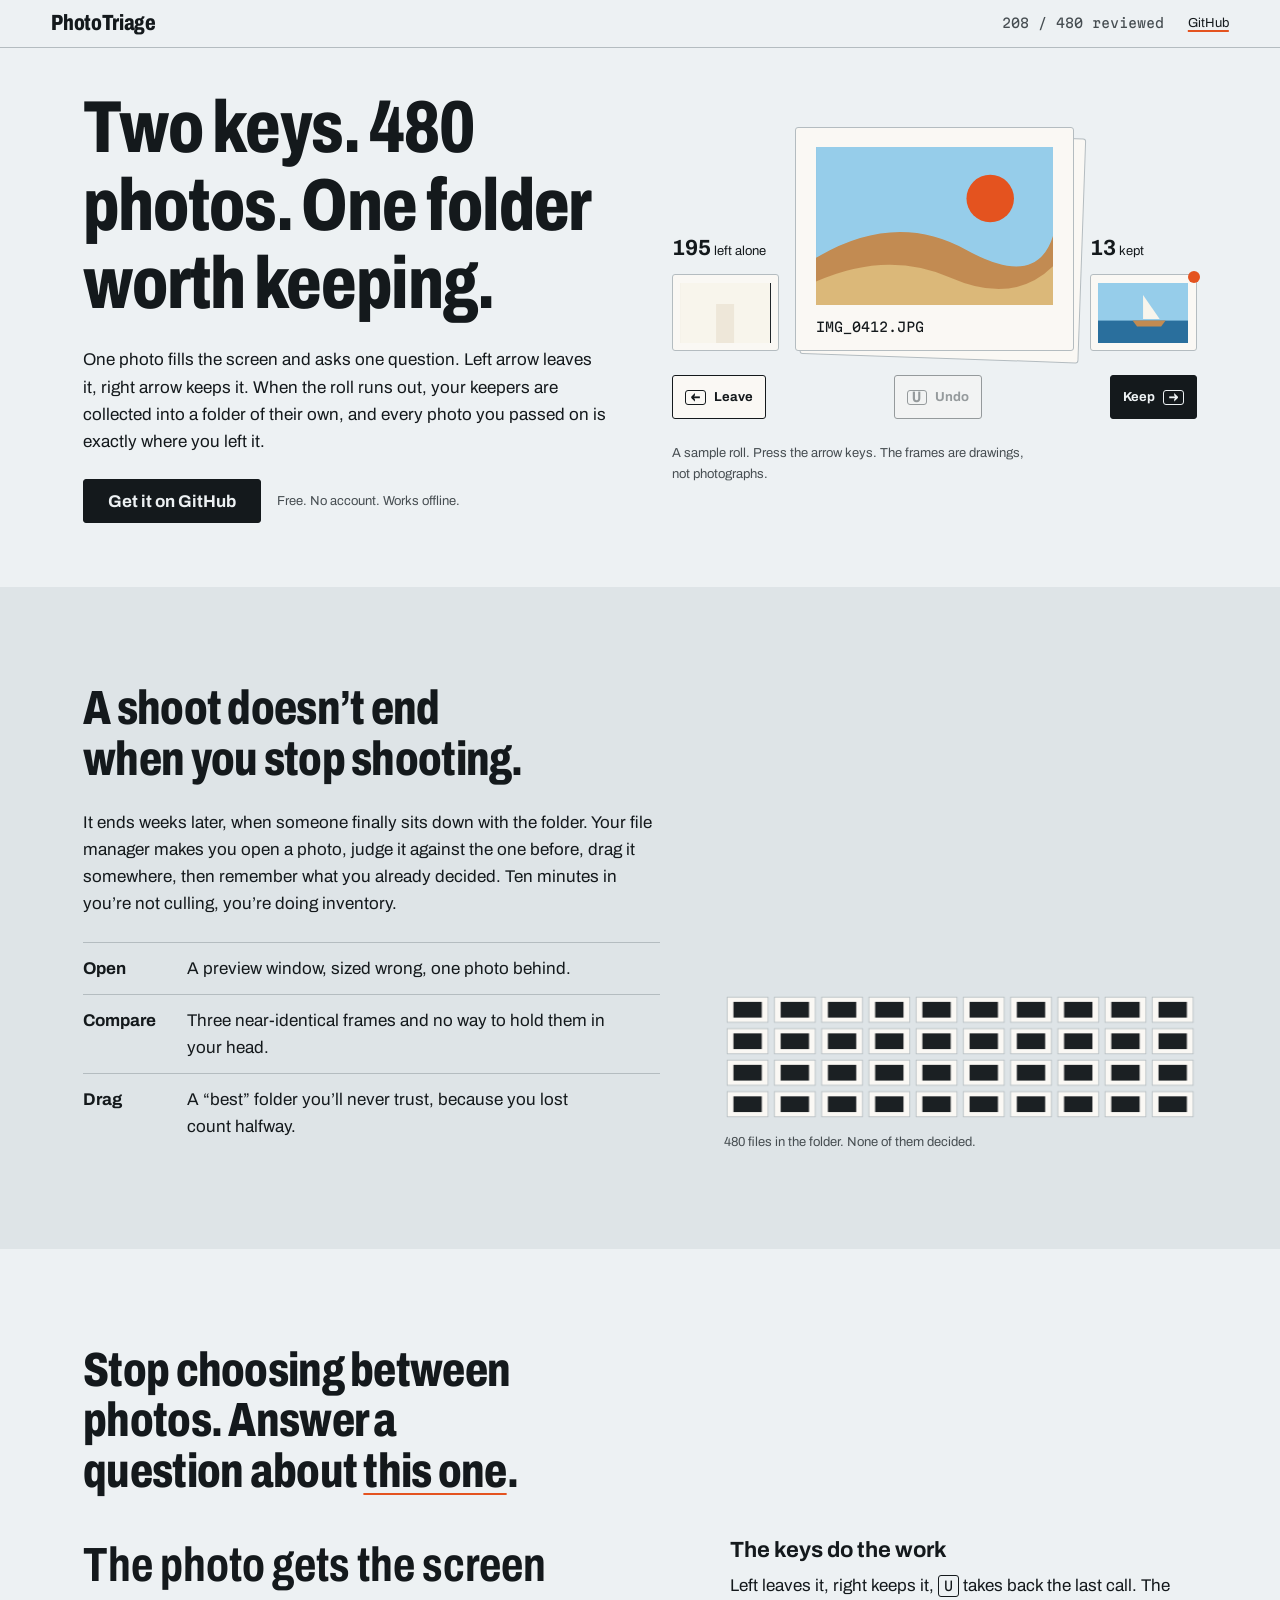
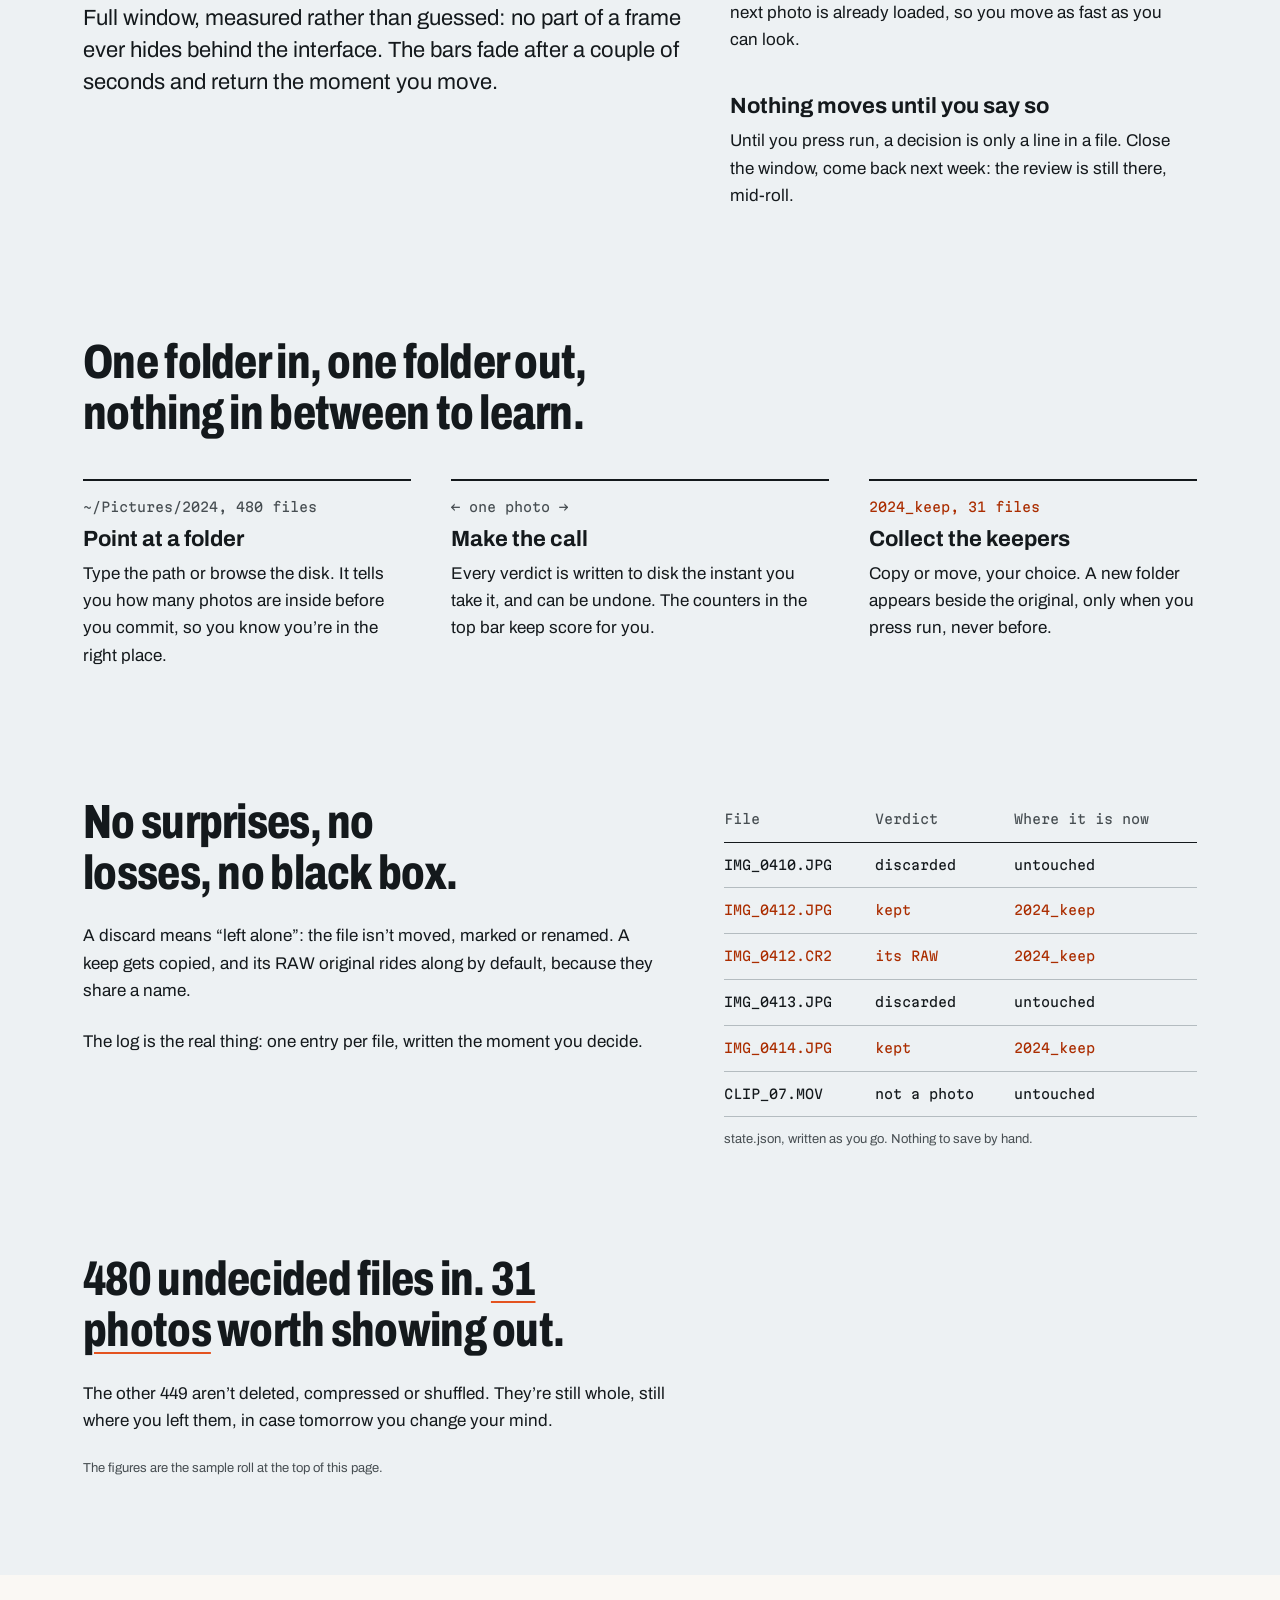
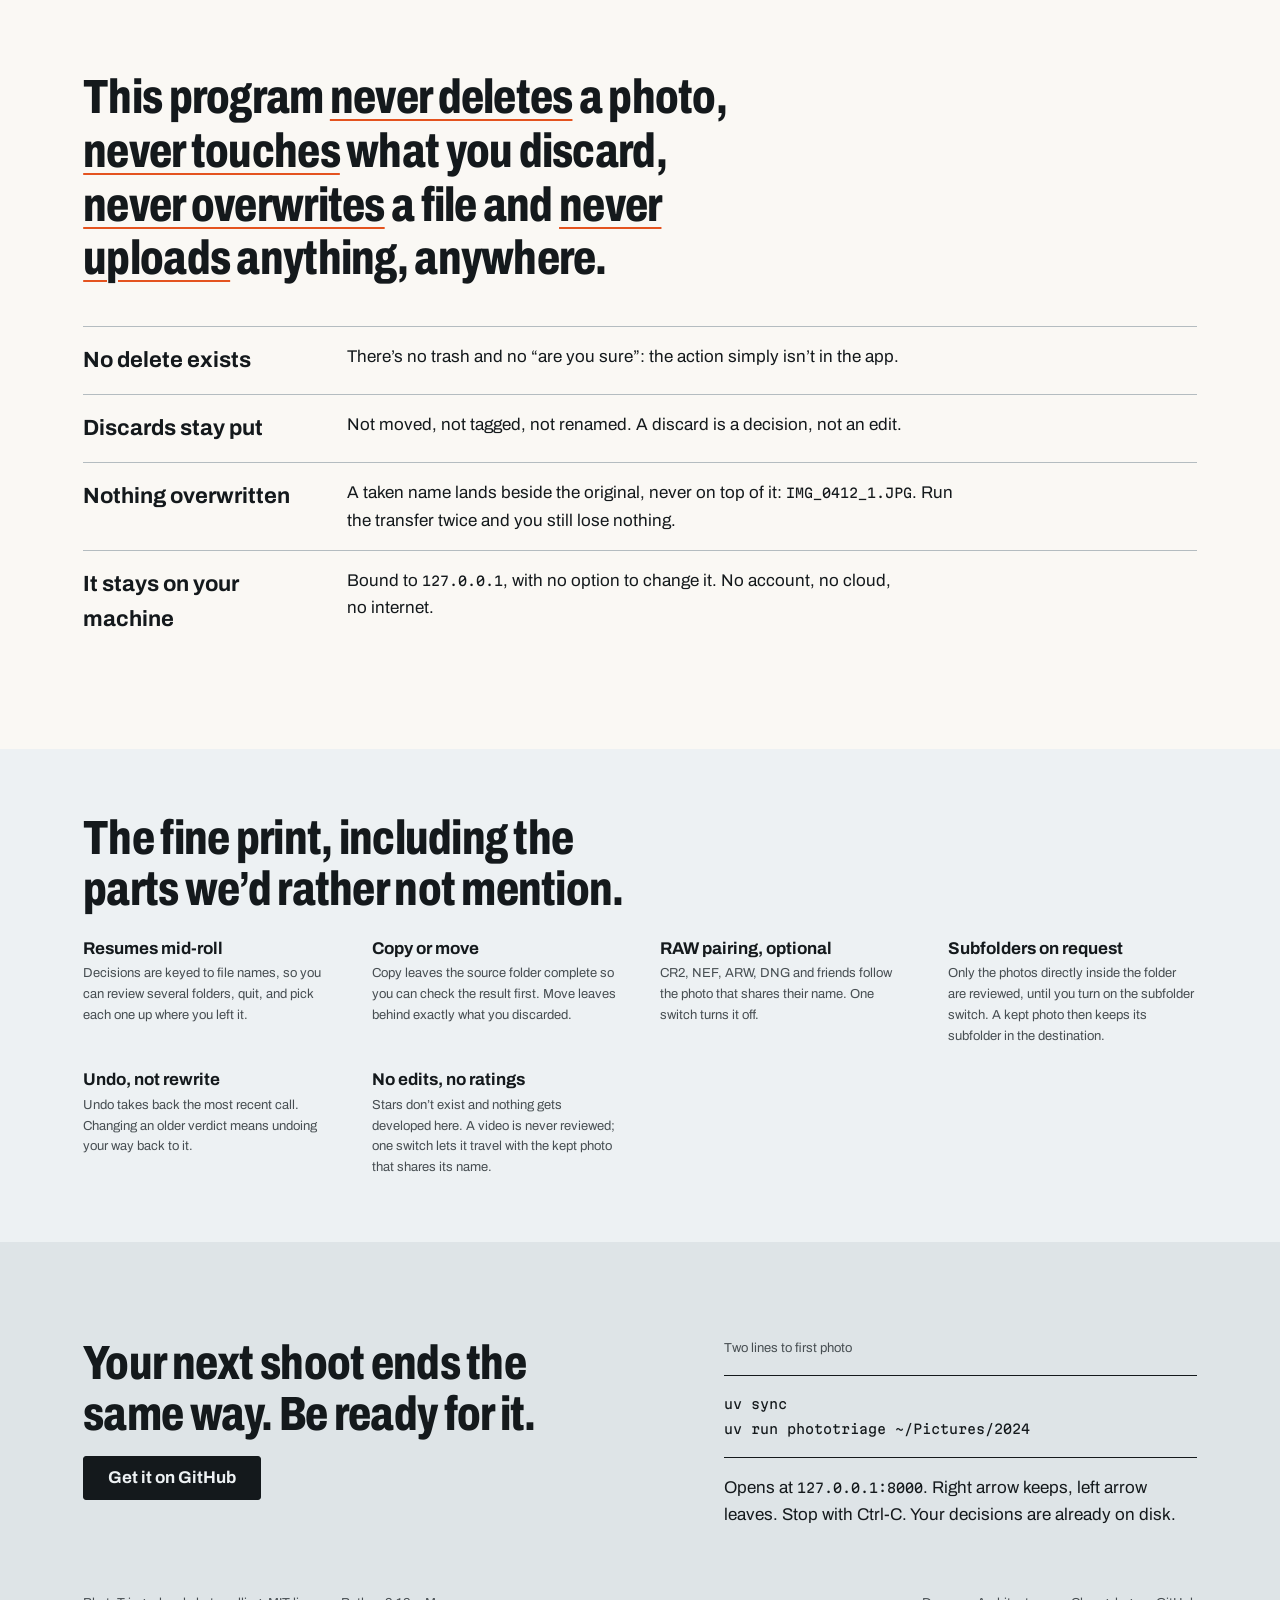
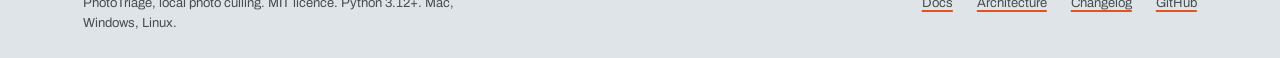
==== site/index.html @ 4d566e94 "refactor: the interface is in English, and the code says less about itself The interface, the messag" ====
<!DOCTYPE html>
<html lang="en">
  <head>
    <meta charset="utf-8" />
    <meta name="viewport" content="width=device-width, initial-scale=1, viewport-fit=cover" />
    <title>PhotoTriage - photo culling that never leaves your machine</title>
    <meta
      name="description"
      content="Review a folder of photos one at a time, keep with the right arrow, discard with the left, and collect the keepers into a folder of their own. Runs on your own machine."
    />
    <link rel="preconnect" href="https://fonts.googleapis.com" />
    <link rel="preconnect" href="https://fonts.gstatic.com" crossorigin />
    <link
      rel="stylesheet"
      href="https://fonts.googleapis.com/css2?family=Archivo:wdth,wght@62..125,400..800&amp;family=Martian+Mono:wght@400&amp;display=swap"
    />
    <link rel="stylesheet" href="style.css" />
    <script src="demo.js" defer></script>
  </head>
  <body>
    <!-- The sample frames. -->
    <svg class="plates" aria-hidden="true">
      <symbol id="p1" viewBox="0 0 60 40">
        <rect class="sky" width="60" height="40" />
        <circle class="sun" cx="44" cy="13" r="6" />
        <path class="sand-far" d="M0 28Q20 16 38 26T60 22V40H0Z" />
        <path class="sand" d="M0 34Q18 26 34 33T60 30V40H0Z" />
      </symbol>
      <!-- The same dune with the horizon off level. -->
      <symbol id="p2" viewBox="0 0 60 40">
        <rect class="sky" width="60" height="40" />
        <g transform="rotate(-8 30 20) scale(1.2)">
          <circle class="sun" cx="40" cy="12" r="6" />
          <path class="sand-far" d="M-10 28Q20 16 38 26T70 22V50H-10Z" />
          <path class="sand" d="M-10 34Q18 26 34 33T70 30V50H-10Z" />
        </g>
      </symbol>
      <symbol id="p3" viewBox="0 0 60 40">
        <rect class="sky" width="60" height="40" />
        <rect class="sea" y="25" width="60" height="15" />
        <path class="sail" d="M30 24V8l11 16Z" />
        <path class="hull" d="M23 25h22l-3 4H26Z" />
      </symbol>
      <!-- The same boat, cut by the edge of the frame. -->
      <symbol id="p4" viewBox="0 0 60 40">
        <rect class="sky" width="60" height="40" />
        <rect class="sea" y="25" width="60" height="15" />
        <g transform="translate(26 0)">
          <path class="sail" d="M30 24V8l11 16Z" />
          <path class="hull" d="M23 25h22l-3 4H26Z" />
        </g>
      </symbol>
      <symbol id="p5" viewBox="0 0 60 40">
        <rect class="wall" width="60" height="40" />
        <rect class="shade" x="24" y="14" width="12" height="26" />
        <rect class="sky" x="6" y="8" width="10" height="10" />
        <rect class="sky" x="44" y="8" width="10" height="10" />
      </symbol>
      <!-- The same wall, overexposed until nothing is left. -->
      <symbol id="p6" viewBox="0 0 60 40">
        <rect class="blown" width="60" height="40" />
        <rect class="blown-2" x="24" y="14" width="12" height="26" />
      </symbol>
    </svg>

    <header class="top">
      <span class="wordmark">PhotoTriage</span>
      <span class="score"><span id="demo-count">208 / 480</span><span class="score-word"> reviewed</span></span>
      <a class="top-link" href="https://github.com/LaiqianDS/phototriage">GitHub</a>
    </header>

    <main>
      <!-- ============ The table: the mechanism, working ============ -->
      <section class="table wrap">
        <div class="table-copy">
          <h1>Two keys. 480 photos. One folder worth keeping.</h1>
          <p>
            One photo fills the screen and asks one question. Left arrow leaves it, right arrow
            keeps it. When the roll runs out, your keepers are collected into a folder of their
            own, and every photo you passed on is exactly where you left it.
          </p>
          <p class="cta-row">
            <a class="btn" href="https://github.com/LaiqianDS/phototriage">Get it on GitHub</a>
            <span class="note">Free. No account. Works offline.</span>
          </p>
        </div>

        <div class="bench" role="group" aria-label="Try it: a sample review">
          <div class="tray">
            <p class="tray-count"><b id="demo-left">195</b> left alone</p>
            <div class="mount mount-small">
              <svg viewBox="0 0 60 40" aria-hidden="true"><use id="demo-left-plate" href="#p6" /></svg>
            </div>
          </div>

          <div class="stack">
            <div class="mount mount-next" aria-hidden="true">
              <svg viewBox="0 0 60 40"><use id="demo-next" href="#p2" /></svg>
              <span class="mount-label">&nbsp;</span>
            </div>
            <div class="mount" id="demo-slide">
              <svg viewBox="0 0 60 40" aria-hidden="true"><use id="demo-plate" href="#p1" /></svg>
              <span class="mount-label" id="demo-name">IMG_0412.JPG</span>
            </div>
          </div>

          <div class="tray tray-kept">
            <p class="tray-count"><b id="demo-kept">13</b> kept</p>
            <div class="mount mount-small">
              <svg viewBox="0 0 60 40" aria-hidden="true"><use id="demo-kept-plate" href="#p3" /></svg>
            </div>
          </div>

          <div class="keys">
            <button type="button" class="key" id="demo-leave"><kbd>&larr;</kbd> Leave</button>
            <button type="button" class="key" id="demo-undo" disabled><kbd>U</kbd> Undo</button>
            <button type="button" class="key key-keep" id="demo-keep">Keep <kbd>&rarr;</kbd></button>
          </div>
          <p class="note bench-note">
            A sample roll. Press the arrow keys. The frames are drawings, not photographs.
          </p>
          <p class="visually-hidden" id="demo-status" role="status"></p>
        </div>
      </section>

      <!-- ============ The pile: the tension ============ -->
      <section class="pile">
        <div class="wrap split">
          <div>
            <h2>A shoot doesn&rsquo;t end when you stop shooting.</h2>
            <p>
              It ends weeks later, when someone finally sits down with the folder. Your file
              manager makes you open a photo, judge it against the one before, drag it somewhere,
              then remember what you already decided. Ten minutes in you&rsquo;re not culling,
              you&rsquo;re doing inventory.
            </p>
            <dl class="rows">
              <div>
                <dt>Open</dt>
                <dd>A preview window, sized wrong, one photo behind.</dd>
              </div>
              <div>
                <dt>Compare</dt>
                <dd>Three near-identical frames and no way to hold them in your head.</dd>
              </div>
              <div>
                <dt>Drag</dt>
                <dd>
                  A &ldquo;best&rdquo; folder you&rsquo;ll never trust, because you lost count
                  halfway.
                </dd>
              </div>
            </dl>
          </div>
          <figure class="heap">
            <svg class="heap-sheet" viewBox="0 0 150 40" aria-hidden="true">
              <pattern id="blank" width="15" height="10" patternUnits="userSpaceOnUse">
                <rect class="blank" x="1" y="1" width="13" height="8" />
                <rect class="shade" x="3" y="2.5" width="9" height="5" />
              </pattern>
              <rect width="150" height="40" fill="url(#blank)" />
            </svg>
            <figcaption class="note">480 files in the folder. None of them decided.</figcaption>
          </figure>
        </div>
      </section>

      <!-- ============ The rule: the reframe ============ -->
      <section class="wrap rule">
        <h2>
          Stop choosing between photos. Answer a question about <span class="mark">this one</span>.
        </h2>
        <div class="rule-grid">
          <div class="rule-lead">
            <h3>The photo gets the screen</h3>
            <p>
              Full window, measured rather than guessed: no part of a frame ever hides behind the
              interface. The bars fade after a couple of seconds and return the moment you move.
            </p>
          </div>
          <div>
            <h3>The keys do the work</h3>
            <p>
              Left leaves it, right keeps it, <kbd>U</kbd> takes back the last call. The next photo
              is already loaded, so you move as fast as you can look.
            </p>
          </div>
          <div>
            <h3>Nothing moves until you say so</h3>
            <p>
              Until you press run, a decision is only a line in a file. Close the window, come back
              next week: the review is still there, mid-roll.
            </p>
          </div>
        </div>
      </section>

      <!-- ============ The pass: the mechanics, in order ============ -->
      <section class="wrap">
        <h2>One folder in, one folder out, nothing in between to learn.</h2>
        <ol class="steps">
          <li>
            <p class="path">~/Pictures/2024, 480 files</p>
            <h3>Point at a folder</h3>
            <p>
              Type the path or browse the disk. It tells you how many photos are inside before you
              commit, so you know you&rsquo;re in the right place.
            </p>
          </li>
          <li>
            <p class="path">&larr; one photo &rarr;</p>
            <h3>Make the call</h3>
            <p>
              Every verdict is written to disk the instant you take it, and can be undone. The
              counters in the top bar keep score for you.
            </p>
          </li>
          <li>
            <p class="path path-kept">2024_keep, 31 files</p>
            <h3>Collect the keepers</h3>
            <p>
              Copy or move, your choice. A new folder appears beside the original, only when you
              press run, never before.
            </p>
          </li>
        </ol>
      </section>

      <!-- ============ The ledger: the trust ============ -->
      <section class="wrap split">
        <div>
          <h2>No surprises, no losses, no black box.</h2>
          <p>
            A discard means &ldquo;left alone&rdquo;: the file isn&rsquo;t moved, marked or renamed.
            A keep gets copied, and its RAW original rides along by default, because they share a
            name.
          </p>
          <p>The log is the real thing: one entry per file, written the moment you decide.</p>
        </div>
        <div class="scroll">
          <table>
            <caption class="note">
              state.json, written as you go. Nothing to save by hand.
            </caption>
            <thead>
              <tr>
                <th scope="col">File</th>
                <th scope="col">Verdict</th>
                <th scope="col">Where it is now</th>
              </tr>
            </thead>
            <tbody>
              <tr>
                <td>IMG_0410.JPG</td>
                <td>discarded</td>
                <td>untouched</td>
              </tr>
              <tr class="is-kept">
                <td>IMG_0412.JPG</td>
                <td>kept</td>
                <td>2024_keep</td>
              </tr>
              <tr class="is-kept">
                <td>IMG_0412.CR2</td>
                <td>its RAW</td>
                <td>2024_keep</td>
              </tr>
              <tr>
                <td>IMG_0413.JPG</td>
                <td>discarded</td>
                <td>untouched</td>
              </tr>
              <tr class="is-kept">
                <td>IMG_0414.JPG</td>
                <td>kept</td>
                <td>2024_keep</td>
              </tr>
              <tr>
                <td>CLIP_07.MOV</td>
                <td>not a photo</td>
                <td>untouched</td>
              </tr>
            </tbody>
          </table>
        </div>
      </section>

      <!-- ============ The keep: the payoff ============ -->
      <section class="wrap keep">
        <p class="statement">
          480 undecided files in. <span class="mark">31 photos</span> worth showing out.
        </p>
        <p>
          The other 449 aren&rsquo;t deleted, compressed or shuffled. They&rsquo;re still whole,
          still where you left them, in case tomorrow you change your mind.
        </p>
        <p class="note">The figures are the sample roll at the top of this page.</p>
      </section>

      <!-- ============ The guarantee: the objection ============ -->
      <section class="guarantee">
        <div class="wrap">
          <h2>
            This program <span class="mark">never deletes</span> a photo,
            <span class="mark">never touches</span> what you discard,
            <span class="mark">never overwrites</span> a file and
            <span class="mark">never uploads</span> anything, anywhere.
          </h2>
          <dl class="rows rows-wide">
            <div>
              <dt>No delete exists</dt>
              <dd>
                There&rsquo;s no trash and no &ldquo;are you sure&rdquo;: the action simply
                isn&rsquo;t in the app.
              </dd>
            </div>
            <div>
              <dt>Discards stay put</dt>
              <dd>Not moved, not tagged, not renamed. A discard is a decision, not an edit.</dd>
            </div>
            <div>
              <dt>Nothing overwritten</dt>
              <dd>
                A taken name lands beside the original, never on top of it:
                <code>IMG_0412_1.JPG</code>. Run the transfer twice and you still lose nothing.
              </dd>
            </div>
            <div>
              <dt>It stays on your machine</dt>
              <dd>
                Bound to <code>127.0.0.1</code>, with no option to change it. No account, no cloud,
                no internet.
              </dd>
            </div>
          </dl>
        </div>
      </section>

      <!-- ============ The fine print ============ -->
      <section class="wrap fine">
        <h2>The fine print, including the parts we&rsquo;d rather not mention.</h2>
        <div class="fine-grid">
          <div>
            <h3>Resumes mid-roll</h3>
            <p>
              Decisions are keyed to file names, so you can review several folders, quit, and pick
              each one up where you left it.
            </p>
          </div>
          <div>
            <h3>Copy or move</h3>
            <p>
              Copy leaves the source folder complete so you can check the result first. Move leaves
              behind exactly what you discarded.
            </p>
          </div>
          <div>
            <h3>RAW pairing, optional</h3>
            <p>
              CR2, NEF, ARW, DNG and friends follow the photo that shares their name. One switch
              turns it off.
            </p>
          </div>
          <div>
            <h3>Subfolders on request</h3>
            <p>
              Only the photos directly inside the folder are reviewed, until you turn on the
              subfolder switch. A kept photo then keeps its subfolder in the destination.
            </p>
          </div>
          <div>
            <h3>Undo, not rewrite</h3>
            <p>
              Undo takes back the most recent call. Changing an older verdict means undoing your
              way back to it.
            </p>
          </div>
          <div>
            <h3>No edits, no ratings</h3>
            <p>
              Stars don&rsquo;t exist and nothing gets developed here. A video is never reviewed;
              one switch lets it travel with the kept photo that shares its name.
            </p>
          </div>
        </div>
      </section>
    </main>

    <!-- ============ The close ============ -->
    <footer class="close">
      <div class="wrap split">
        <div>
          <h2>Your next shoot ends the same way. Be ready for it.</h2>
          <p class="cta-row">
            <a class="btn" href="https://github.com/LaiqianDS/phototriage">Get it on GitHub</a>
          </p>
        </div>
        <div>
          <p class="note">Two lines to first photo</p>
          <pre><code>uv sync
uv run phototriage ~/Pictures/2024</code></pre>
          <p>
            Opens at <code>127.0.0.1:8000</code>. Right arrow keeps, left arrow leaves. Stop with
            Ctrl-C. Your decisions are already on disk.
          </p>
        </div>
      </div>
      <div class="wrap colophon">
        <p>PhotoTriage, local photo culling. MIT licence. Python 3.12+. Mac, Windows, Linux.</p>
        <p class="colophon-links">
          <a href="https://github.com/LaiqianDS/phototriage#readme">Docs</a>
          <a href="https://github.com/LaiqianDS/phototriage/blob/main/docs/architecture.md"
            >Architecture</a
          >
          <a href="https://github.com/LaiqianDS/phototriage/blob/main/CHANGELOG.md">Changelog</a>
          <a href="https://github.com/LaiqianDS/phototriage">GitHub</a>
        </p>
      </div>
    </footer>
  </body>
</html>
---- site/style.css ----
/* Hallmark · genre: editorial · macrostructure: Marquee Hero · nav: N9 · footer: Ft4 · design-system: PRODUCT.md · designed-as-app
 * theme: custom · vibe: "slides on a lit table, sorted by hand" · paper: oklch(95.5% 0.005 230) · accent: oklch(63% 0.19 38)
 * display: Archivo condensed 800 · body: Archivo · axes: light / display-condensed-bold / warm
 * enrichment: Tier B hand-built SVG plates, working demo · studied: no · context: user-provided
 * contrast: pass (40-41) · tokens: pass (48) · mobile: not seen in a browser (34, 49-57 read from the code)
 * pre-emit critique: P4 H4 E3 S4 R4 V4
 */

/* PhotoTriage landing page. */

:root {
  color-scheme: light;

  --color-glass: oklch(95.5% 0.005 230);
  --color-glass-2: oklch(91.5% 0.007 230);
  --color-mount: oklch(98% 0.006 90);
  --color-film: oklch(24% 0.01 230);
  --color-ink: oklch(21% 0.01 230);
  --color-ink-2: oklch(42% 0.012 230);
  --color-rule: oklch(79% 0.01 230);
  --color-accent: oklch(63% 0.19 38);
  /* The accent, dark enough to carry small text on the glass. */
  --color-accent-strong: oklch(49% 0.17 38);
  --color-focus: oklch(49% 0.17 38);

  /* The inks of the sample frames. */
  --plate-sky: oklch(82% 0.07 232);
  --plate-sea: oklch(52% 0.1 242);
  --plate-sand: oklch(80% 0.09 82);
  --plate-sand-far: oklch(68% 0.1 66);
  --plate-wall: oklch(70% 0.09 52);
  --plate-blown: oklch(97% 0.012 90);
  --plate-blown-2: oklch(93% 0.02 85);

  /* The fallbacks are named rather than left to the generic families: the page has to hold its
     shape when the Google Fonts request fails, which is the only request it makes. */
  --font-display: "Archivo", "Arial Narrow", "Helvetica Neue", Arial, sans-serif;
  --font-body: "Archivo", "Helvetica Neue", Helvetica, Arial, sans-serif;
  --font-outlier: "Martian Mono", ui-monospace, SFMono-Regular, Menlo, Consolas, monospace;

  --text-sm: 0.8125rem;
  --text-base: 1.0625rem;
  --text-md: 1.375rem;
  --text-xl: clamp(1.875rem, 2.2vw + 1.25rem, 3rem);
  --text-display: clamp(2.5rem, 4.5vw + 1rem, 4.75rem);

  --space-2xs: 0.25rem;
  --space-xs: 0.5rem;
  --space-sm: 0.75rem;
  --space-md: 1rem;
  --space-lg: 1.5rem;
  --space-xl: 2.5rem;
  --space-2xl: 4rem;
  --space-3xl: 6rem;

  --radius-mount: 3px;
  --rule-hair: 1px;
  --ease-out: cubic-bezier(0.16, 1, 0.3, 1);
  --dur-micro: 120ms;
  --z-sticky: 200;
}

*,
*::before,
*::after {
  box-sizing: border-box;
}

html,
body {
  overflow-x: clip;
}

body {
  margin: 0;
  background: var(--color-glass);
  color: var(--color-ink);
  font: 400 var(--text-base) / 1.6 var(--font-body);
}

::selection {
  background: var(--color-accent-strong);
  color: var(--color-glass);
}

:focus-visible {
  outline: 2px solid var(--color-focus);
  outline-offset: 3px;
}

h1,
h2,
h3,
p,
dl,
dd,
ol,
figure,
pre {
  margin: 0;
}

h1,
h2,
.statement,
.wordmark {
  font-family: var(--font-display);
  font-stretch: 75%;
  font-weight: 800;
  line-height: 1.06;
  letter-spacing: -0.015em;
  text-wrap: balance;
  overflow-wrap: anywhere;
  min-width: 0;
}

h1 {
  font-size: var(--text-display);
}

h2,
.statement {
  font-size: var(--text-xl);
  max-width: 24ch;
}

h3 {
  font-size: var(--text-md);
  font-weight: 700;
  line-height: 1.2;
}

p,
dd {
  max-width: 62ch;
  text-wrap: pretty;
}

a {
  color: inherit;
  text-decoration-color: var(--color-accent);
  text-decoration-thickness: 2px;
  text-underline-offset: 0.2em;
}

/* File names, paths and commands: the things a reader would type or look up. */
code,
kbd,
pre,
table,
.path,
.mount-label,
.score {
  font-family: var(--font-outlier);
  font-size: var(--text-sm);
  font-variant-numeric: tabular-nums;
}

kbd {
  display: inline-block;
  min-width: 1.6em;
  padding: 0 var(--space-2xs);
  border: var(--rule-hair) solid currentColor;
  border-radius: var(--radius-mount);
  text-align: center;
}

.note {
  color: var(--color-ink-2);
  font-size: var(--text-sm);
}

/* The wax mark: a drawn line under the words that carry the sentence. */
.mark {
  text-decoration-line: underline;
  text-decoration-color: var(--color-accent);
  text-decoration-thickness: 2px;
  text-underline-offset: 0.12em;
}

/* Off the layout, still read aloud. */
.visually-hidden {
  position: absolute;
  width: 1px;
  height: 1px;
  margin: -1px;
  overflow: hidden;
  clip-path: inset(50%);
  white-space: nowrap;
}

.plates {
  position: absolute;
  width: 0;
  height: 0;
}

.sky {
  fill: var(--plate-sky);
}

.sea {
  fill: var(--plate-sea);
}

.sun {
  fill: var(--color-accent);
}

.sand {
  fill: var(--plate-sand);
}

.sand-far,
.hull {
  fill: var(--plate-sand-far);
}

.sail,
.blown {
  fill: var(--plate-blown);
}

.blown-2 {
  fill: var(--plate-blown-2);
}

.wall {
  fill: var(--plate-wall);
}

.shade {
  fill: var(--color-film);
}

/* ---------- shell ---------- */

.wrap {
  max-width: 76rem;
  margin-inline: auto;
  padding-inline: clamp(1rem, 4vw, 3.5rem);
}

section {
  padding-block: var(--space-2xl);
}

section > * + *,
.wrap > * + *,
.split > div > * + * {
  margin-top: var(--space-lg);
}

.split {
  display: grid;
  gap: var(--space-xl);
}

.split > * {
  margin-top: 0;
  min-width: 0;
}

/* ---------- top ---------- */

.top {
  position: sticky;
  top: 0;
  z-index: var(--z-sticky);
  display: flex;
  align-items: center;
  gap: var(--space-lg);
  padding: var(--space-sm) clamp(1rem, 4vw, 3.5rem);
  line-height: 1;
  border-bottom: var(--rule-hair) solid var(--color-rule);
  background: var(--color-glass);
}

.wordmark {
  font-size: var(--text-md);
}

.score {
  margin-left: auto;
  color: var(--color-ink-2);
  white-space: nowrap;
}

.score-word,
.top-link {
  display: none;
  font-size: var(--text-sm);
  white-space: nowrap;
}

/* ---------- buttons ---------- */

.btn,
.key {
  display: inline-flex;
  align-items: center;
  justify-content: center;
  gap: var(--space-xs);
  min-height: 2.75rem;
  border: var(--rule-hair) solid var(--color-ink);
  border-radius: var(--radius-mount);
  font: 700 var(--text-base) / 1 var(--font-body);
  white-space: nowrap;
  cursor: pointer;
  transition:
    background-color var(--dur-micro) var(--ease-out),
    transform var(--dur-micro) var(--ease-out);
}

.btn {
  background: var(--color-ink);
  color: var(--color-glass);
  text-decoration: none;
}

.btn {
  padding: var(--space-sm) var(--space-lg);
}

.key {
  padding: var(--space-xs) var(--space-sm);
  background: var(--color-mount);
  color: var(--color-ink);
  font-size: var(--text-sm);
}

.key-keep {
  background: var(--color-ink);
  color: var(--color-glass);
}

@media (hover: hover) {
  .btn:hover,
  .key-keep:hover:not(:disabled) {
    border-color: var(--color-accent-strong);
    background: var(--color-accent-strong);
  }

  .key:hover:not(:disabled, .key-keep) {
    background: var(--color-glass-2);
  }
}

.btn:active,
.key:active:not(:disabled) {
  transform: translateY(1px);
}

.key:disabled {
  opacity: 0.4;
  cursor: default;
}

.cta-row {
  display: flex;
  flex-wrap: wrap;
  align-items: center;
  gap: var(--space-md);
}

/* ---------- the table ---------- */

.table {
  display: grid;
  gap: var(--space-xl);
  padding-block: var(--space-xl) var(--space-2xl);
}

.table > * {
  margin-top: 0;
  min-width: 0;
}

.table-copy > * + * {
  margin-top: var(--space-lg);
}

.bench {
  display: grid;
  grid-template-columns: minmax(0, 1fr) minmax(0, 1fr);
  grid-template-areas:
    "stack stack"
    "left kept"
    "keys keys"
    "note note";
  gap: var(--space-lg) var(--space-md);
  align-items: end;
}

/* A slide mount. */
.mount {
  padding: 7% 7% 0;
  border: var(--rule-hair) solid var(--color-rule);
  border-radius: var(--radius-mount);
  background: var(--color-mount);
}

.mount svg {
  display: block;
  width: 100%;
  background: var(--color-film);
}

.mount-label {
  display: block;
  padding-block: var(--space-sm);
}

.mount-small {
  padding-bottom: 7%;
}

.stack {
  grid-area: stack;
  position: relative;
}

.stack > :last-child {
  position: relative;
}

/* The frame the next key press brings, already on the table. */
.mount-next {
  position: absolute;
  inset: 0;
  transform: translate(3%, 3%) rotate(2deg);
}

.tray {
  grid-area: left;
}

.tray-kept {
  grid-area: kept;
}

.tray-kept .mount {
  position: relative;
}

/* The wax mark on a kept slide. */
.tray-kept .mount::after {
  content: "";
  position: absolute;
  top: calc(var(--space-2xs) * -1);
  right: calc(var(--space-2xs) * -1);
  width: 0.75rem;
  height: 0.75rem;
  border-radius: 50%;
  background: var(--color-accent);
}

.tray-count {
  margin-bottom: var(--space-xs);
  font-size: var(--text-sm);
}

.tray-count b {
  font-size: var(--text-md);
  font-variant-numeric: tabular-nums;
}

.keys {
  grid-area: keys;
  display: flex;
  justify-content: space-between;
  gap: var(--space-xs);
}

.bench-note {
  grid-area: note;
}

/* ---------- the pile ---------- */

.pile {
  padding-block: var(--space-3xl);
  background: var(--color-glass-2);
}

/* Forty mounts nobody has looked at yet. */
.heap-sheet {
  display: block;
  width: 100%;
}

.blank {
  fill: var(--color-mount);
  stroke: var(--color-rule);
  stroke-width: 0.25;
}

.heap figcaption {
  margin-top: var(--space-sm);
}

/* A term and what it means, one hairline apart. */
.rows > div {
  display: grid;
  grid-template-columns: 5.5rem minmax(0, 1fr);
  gap: var(--space-md);
  padding-block: var(--space-sm);
  border-top: var(--rule-hair) solid var(--color-rule);
}

.rows dt {
  font-weight: 700;
}

.rows-wide > div {
  grid-template-columns: minmax(0, 1fr);
  gap: var(--space-2xs);
  padding-block: var(--space-md);
}

.rows-wide dt {
  font-size: var(--text-md);
}

/* ---------- the rule ---------- */

.rule {
  padding-block: var(--space-3xl) var(--space-2xl);
}

.rule-grid {
  display: grid;
  gap: var(--space-xl);
  margin-top: var(--space-xl);
}

.rule-grid h3 + p {
  margin-top: var(--space-xs);
}

/* ---------- the pass ---------- */

.steps {
  display: grid;
  gap: var(--space-xl);
  margin-top: var(--space-xl);
  padding: 0;
  list-style: none;
}

.steps li {
  padding-top: var(--space-md);
  border-top: 2px solid var(--color-ink);
}

.steps li > * + * {
  margin-top: var(--space-xs);
}

.path {
  color: var(--color-ink-2);
}

.path-kept {
  color: var(--color-accent-strong);
}

/* ---------- the ledger ---------- */

.scroll {
  overflow-x: auto;
}

table {
  width: 100%;
  border-collapse: collapse;
}

caption {
  caption-side: bottom;
  padding-top: var(--space-sm);
  font-family: var(--font-body);
  text-align: left;
}

th,
td {
  padding: var(--space-sm) var(--space-md) var(--space-sm) 0;
  border-bottom: var(--rule-hair) solid var(--color-rule);
  text-align: left;
  white-space: nowrap;
}

th {
  border-bottom-color: var(--color-ink);
  color: var(--color-ink-2);
  font-weight: 400;
}

.is-kept td {
  color: var(--color-accent-strong);
}

/* ---------- the keep ---------- */

.keep {
  padding-block: var(--space-xl) var(--space-3xl);
}

/* ---------- the guarantee ---------- */

.guarantee {
  padding-block: var(--space-3xl);
  background: var(--color-mount);
}

.guarantee h2 {
  max-width: 30ch;
  line-height: 1.12;
}

.rows-wide {
  margin-top: var(--space-xl);
}

/* ---------- the fine print ---------- */

.fine-grid {
  display: grid;
  grid-template-columns: repeat(auto-fit, minmax(min(15rem, 100%), 1fr));
  gap: var(--space-lg) var(--space-xl);
}

.fine h3 {
  font-size: var(--text-base);
}

.fine p {
  margin-top: var(--space-2xs);
  color: var(--color-ink-2);
  font-size: var(--text-sm);
}

/* ---------- the close ---------- */

.close {
  padding-block: var(--space-3xl) var(--space-lg);
  background: var(--color-glass-2);
}

.close .split > div > * + * {
  margin-top: var(--space-md);
}

pre {
  padding-block: var(--space-md);
  border-block: var(--rule-hair) solid var(--color-ink);
  overflow-x: auto;
  line-height: 1.9;
}

.colophon {
  display: flex;
  flex-wrap: wrap;
  justify-content: space-between;
  gap: var(--space-sm) var(--space-xl);
  margin-top: var(--space-2xl);
  color: var(--color-ink-2);
  font-size: var(--text-sm);
}

.colophon > * {
  margin-top: 0;
}

.colophon-links {
  display: flex;
  flex-wrap: wrap;
  gap: var(--space-xs) var(--space-lg);
}

.colophon-links a {
  white-space: nowrap;
}

/* ========================================================================== Wider screens. */

@media (min-width: 26rem) {
  .score-word,
  .top-link {
    display: inline;
  }
}

@media (min-width: 40rem) {
  .rows-wide > div {
    grid-template-columns: 14rem minmax(0, 1fr);
    gap: var(--space-xl);
  }

  .bench {
    grid-template-columns: minmax(0, 1fr) minmax(0, 2.6fr) minmax(0, 1fr);
    grid-template-areas:
      "left stack kept"
      "keys keys keys"
      "note note note";
  }
}

@media (min-width: 60rem) {
  .table {
    grid-template-columns: minmax(0, 1fr) minmax(0, 1fr);
    align-items: center;
    gap: var(--space-2xl);
  }

  .split {
    grid-template-columns: minmax(0, 1.1fr) minmax(0, 0.9fr);
    gap: var(--space-2xl);
  }

  .heap {
    align-self: end;
  }

  .rule-grid {
    grid-template-columns: minmax(0, 1.3fr) minmax(0, 1fr);
  }

  /* The first rule is the one the other two follow from, so it gets the wide column to itself and
     the larger text. */
  .rule-lead {
    grid-row: span 2;
    font-size: var(--text-md);
    line-height: 1.45;
  }

  .rule-lead h3 {
    font-size: var(--text-xl);
    font-family: var(--font-display);
    font-stretch: 75%;
  }

  .steps {
    grid-template-columns: minmax(0, 1fr) minmax(0, 1.15fr) minmax(0, 1fr);
  }
}

@media (prefers-reduced-motion: reduce) {
  *,
  *::before,
  *::after {
    transition-duration: 0.01ms !important;
  }
}
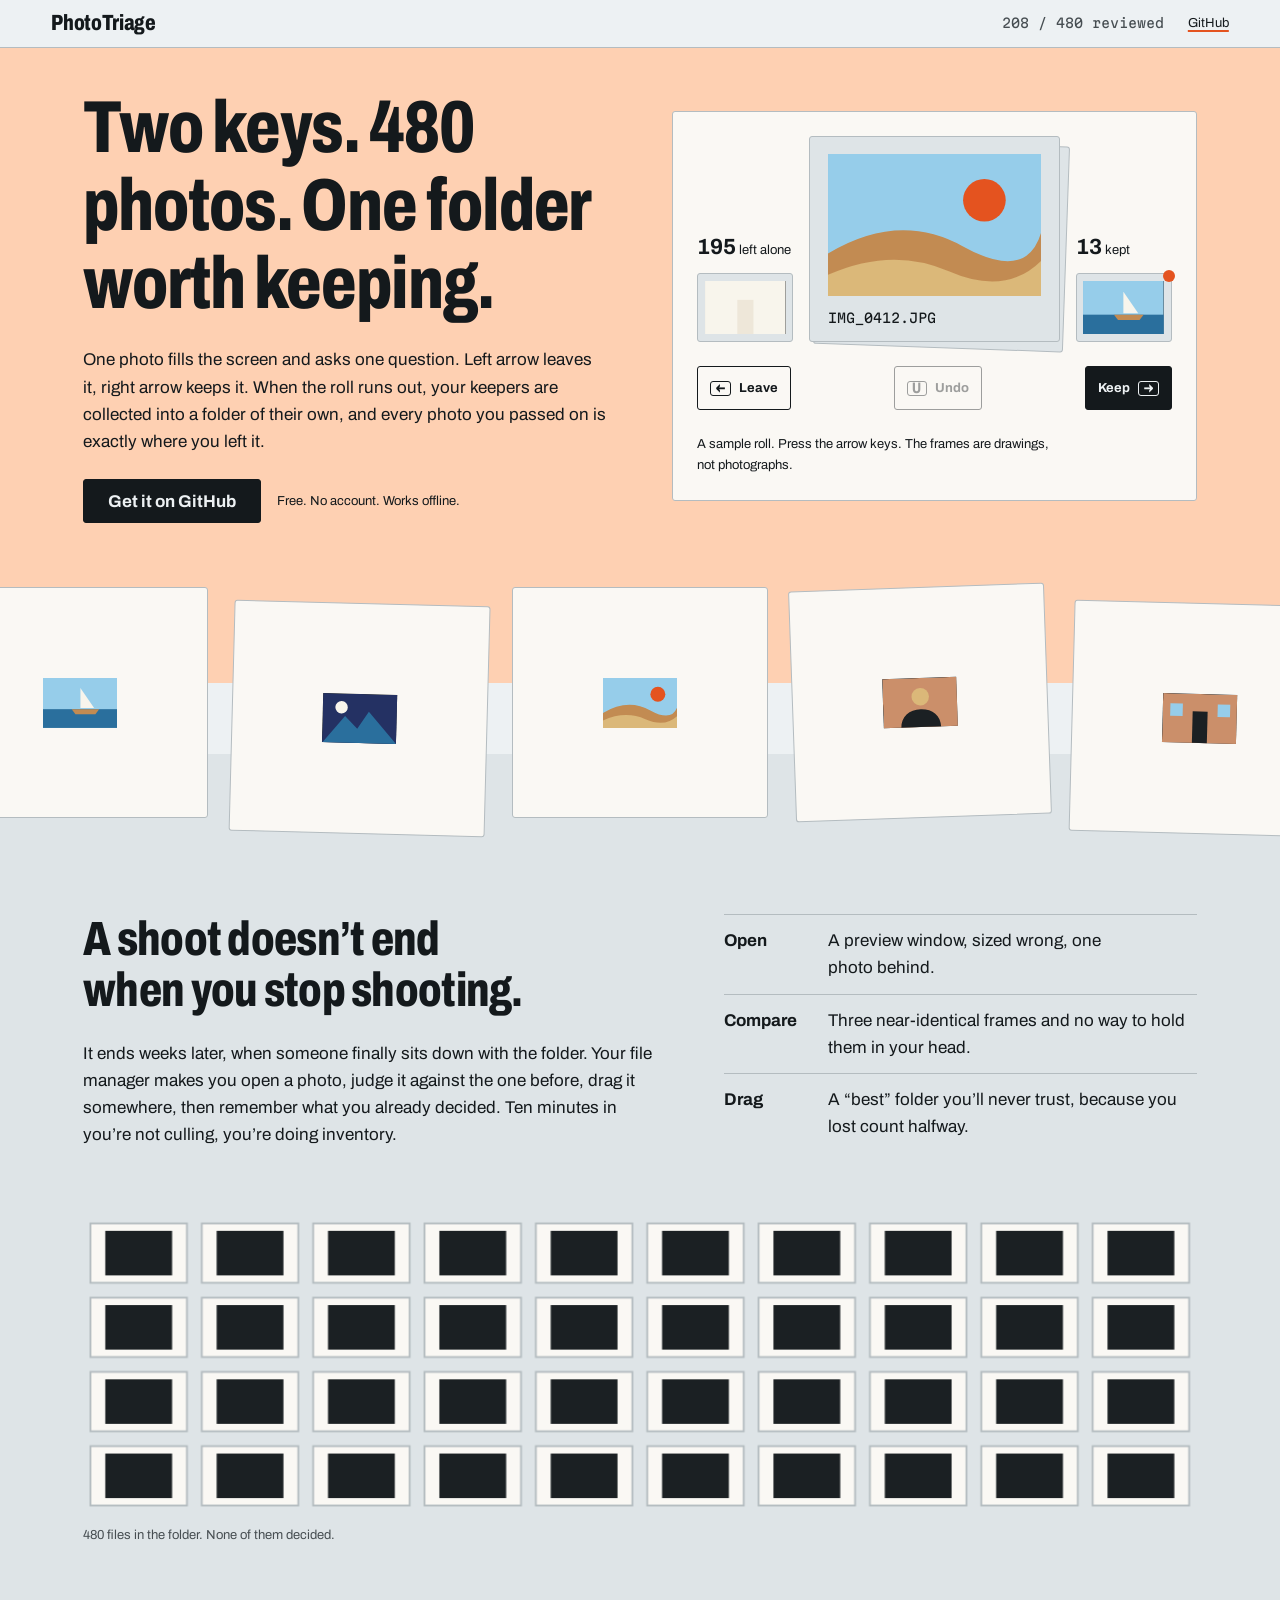
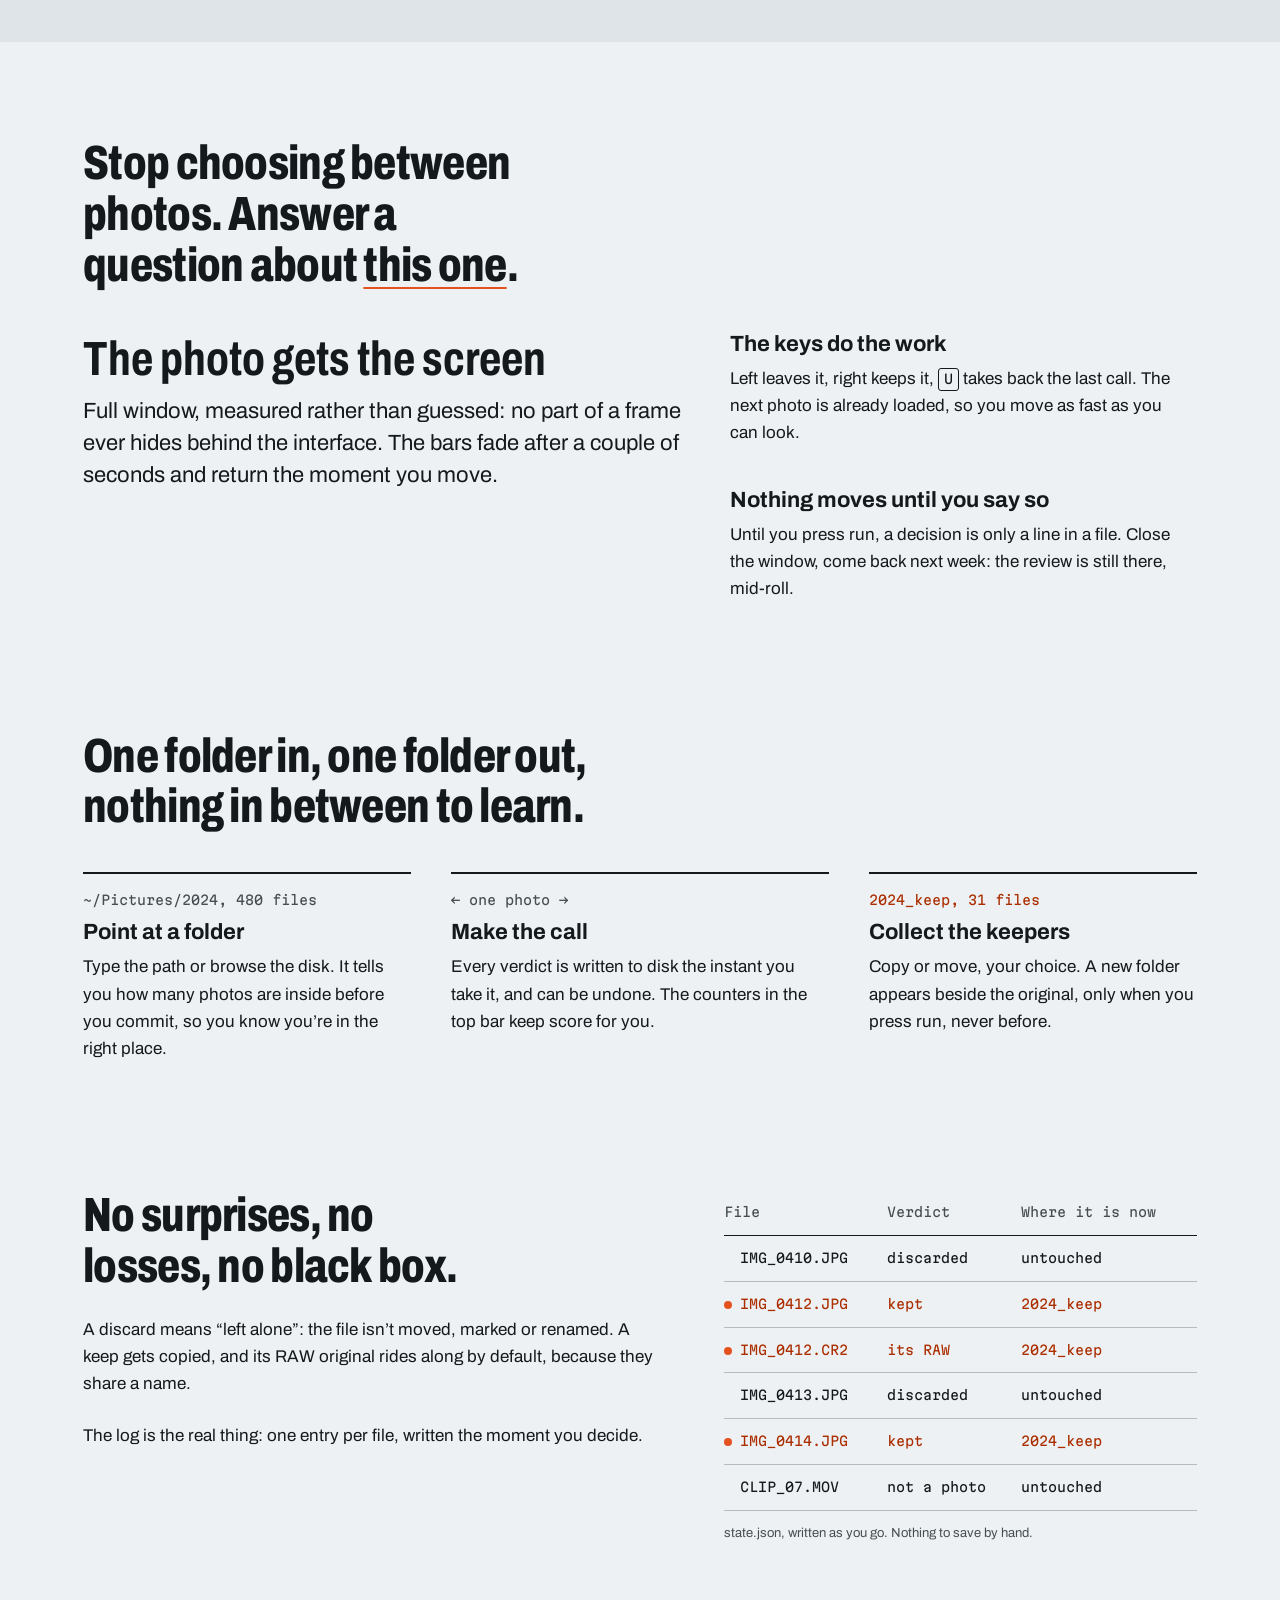
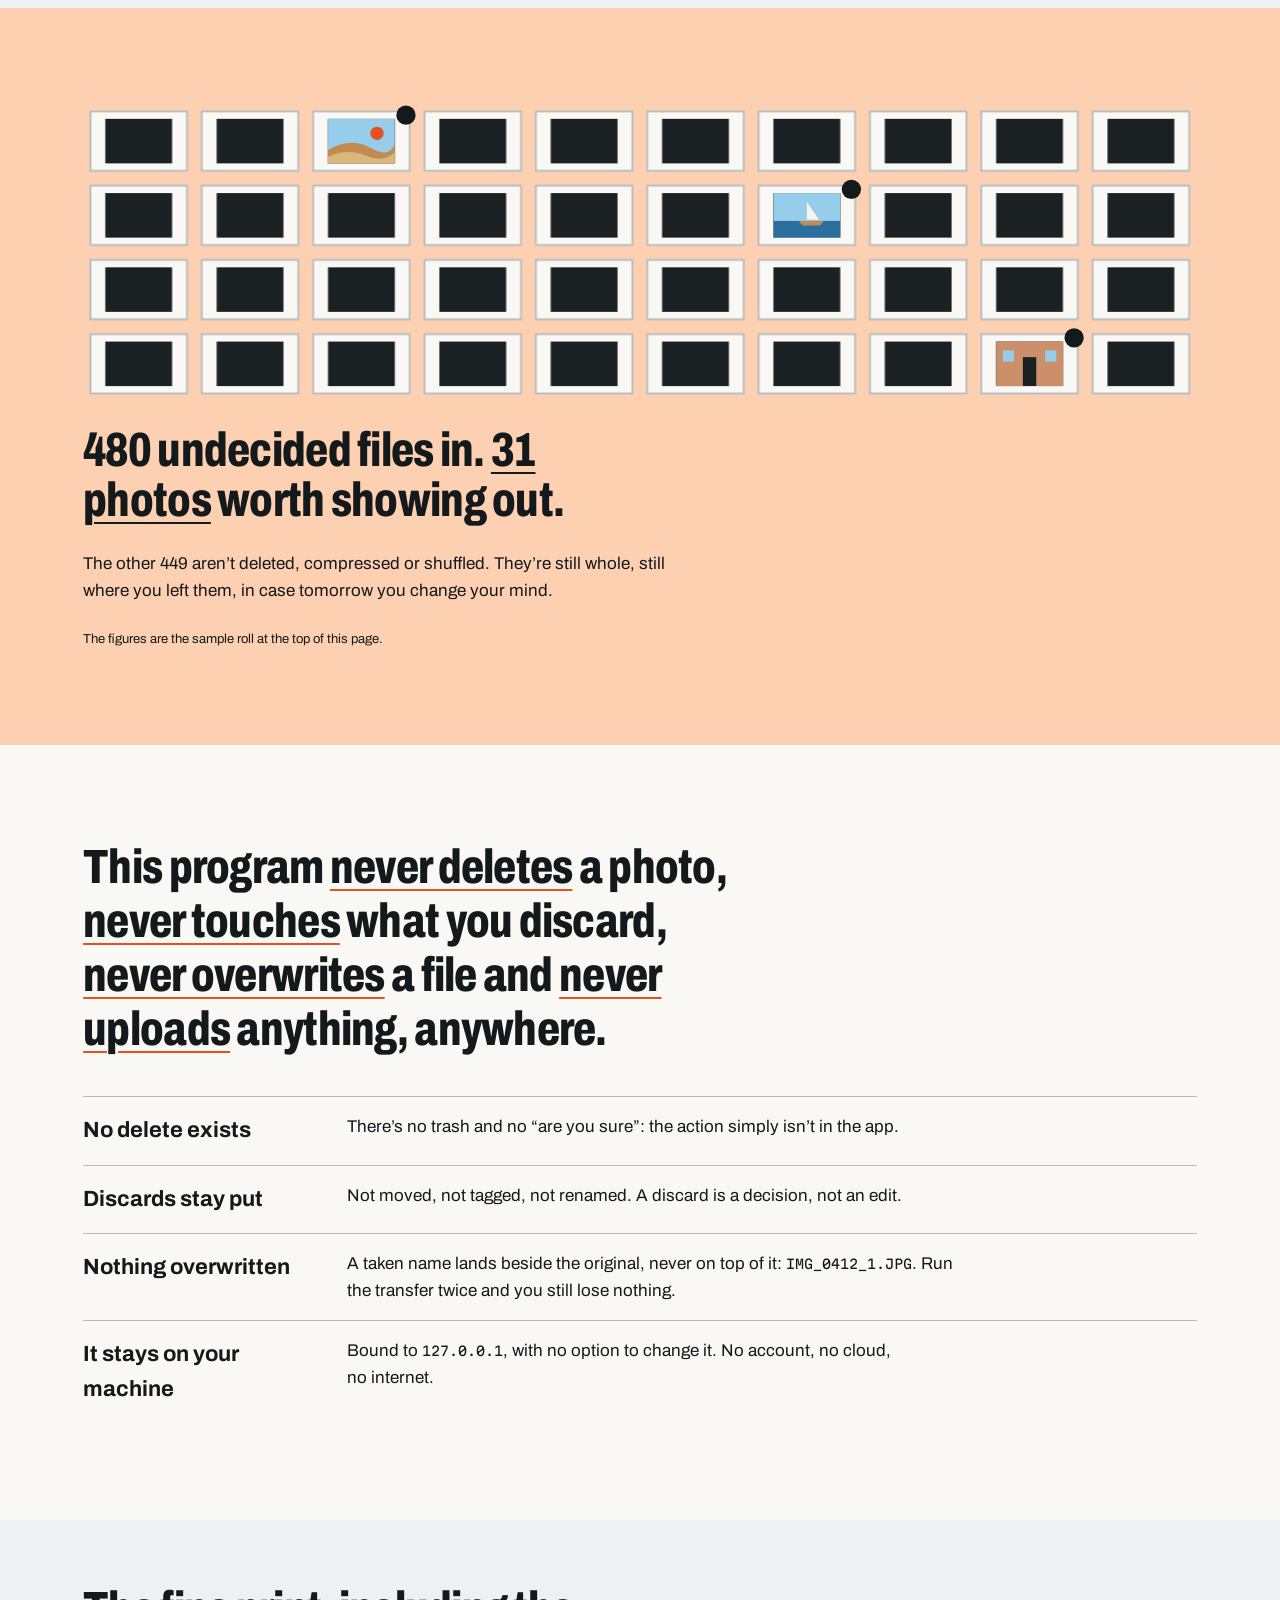
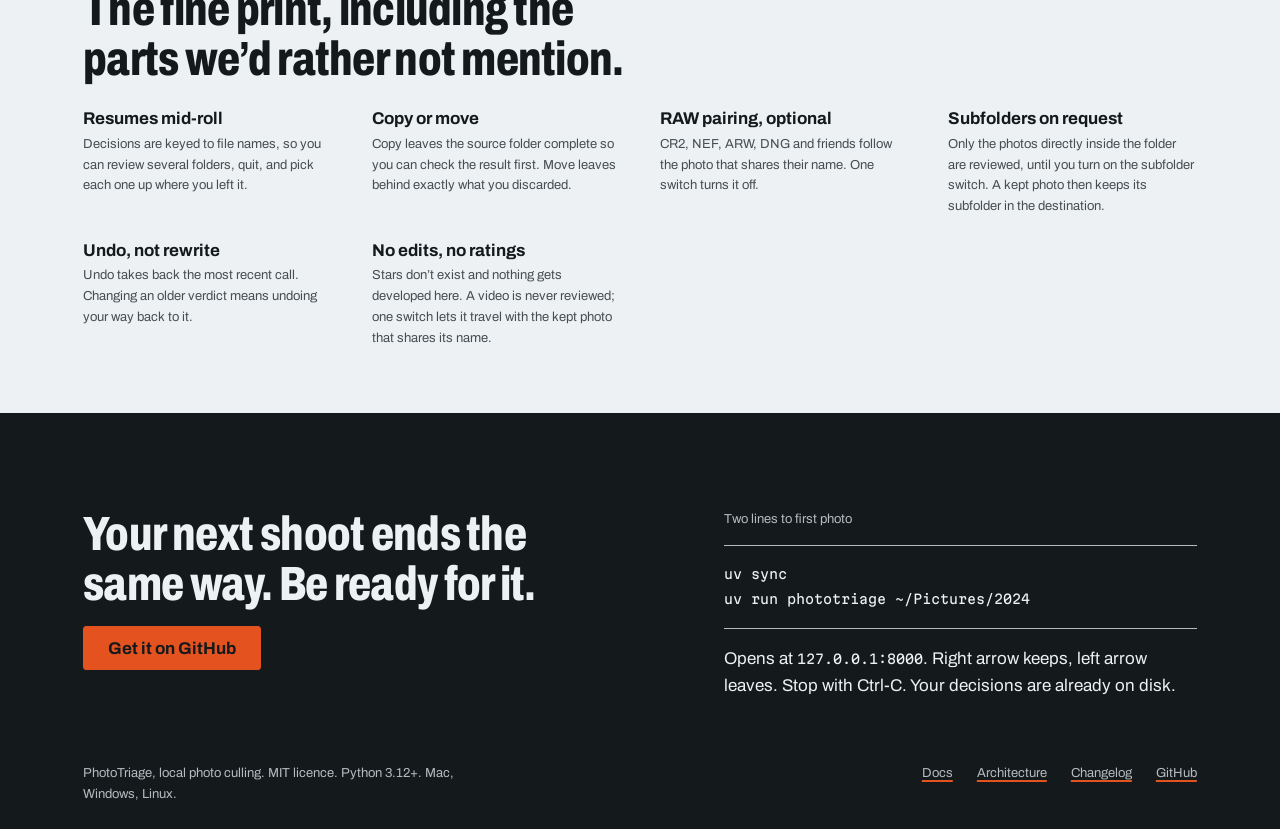
==== commit 9310c298: "Merge feat/landing-colour: the landing page has more colour and more to look at What this changes. T" ====
--- a/site/index.html
+++ b/site/index.html
@@ -61,6 +61,22 @@
         <rect class="blown" width="60" height="40" />
         <rect class="blown-2" x="24" y="14" width="12" height="26" />
       </symbol>
+      <symbol id="p7" viewBox="0 0 60 40">
+        <rect class="night" width="60" height="40" />
+        <circle class="blown" cx="15" cy="11" r="5" />
+        <path class="sea" d="M0 40L18 18l10 10 9-14 23 26Z" />
+      </symbol>
+      <symbol id="p8" viewBox="0 0 60 40">
+        <rect class="sky" width="60" height="40" />
+        <rect class="field" y="25" width="60" height="15" />
+        <rect class="shade" x="41" y="22" width="2" height="9" />
+        <circle class="leaf" cx="42" cy="17" r="8" />
+      </symbol>
+      <symbol id="p9" viewBox="0 0 60 40">
+        <rect class="wall" width="60" height="40" />
+        <circle class="sand" cx="30" cy="15" r="7" />
+        <path class="shade" d="M14 40c0-10 7-15 16-15s16 5 16 15Z" />
+      </symbol>
     </svg>
 
     <header class="top">
@@ -71,7 +87,8 @@
 
     <main>
       <!-- ============ The table: the mechanism, working ============ -->
-      <section class="table wrap">
+      <section class="hero field">
+      <div class="table wrap">
         <div class="table-copy">
           <h1>Two keys. 480 photos. One folder worth keeping.</h1>
           <p>
@@ -121,7 +138,18 @@
           </p>
           <p class="visually-hidden" id="demo-status" role="status"></p>
         </div>
-      </section>
+      </div>
+      </section>
+
+      <div class="strip" aria-hidden="true">
+          <div class="mount"><svg viewBox="0 0 60 40"><use href="#p8" /></svg></div>
+          <div class="mount"><svg viewBox="0 0 60 40"><use href="#p3" /></svg></div>
+          <div class="mount"><svg viewBox="0 0 60 40"><use href="#p7" /></svg></div>
+          <div class="mount"><svg viewBox="0 0 60 40"><use href="#p1" /></svg></div>
+          <div class="mount"><svg viewBox="0 0 60 40"><use href="#p9" /></svg></div>
+          <div class="mount"><svg viewBox="0 0 60 40"><use href="#p5" /></svg></div>
+          <div class="mount"><svg viewBox="0 0 60 40"><use href="#p2" /></svg></div>
+      </div>
 
       <!-- ============ The pile: the tension ============ -->
       <section class="pile">
@@ -134,35 +162,35 @@
               then remember what you already decided. Ten minutes in you&rsquo;re not culling,
               you&rsquo;re doing inventory.
             </p>
-            <dl class="rows">
-              <div>
-                <dt>Open</dt>
-                <dd>A preview window, sized wrong, one photo behind.</dd>
-              </div>
-              <div>
-                <dt>Compare</dt>
-                <dd>Three near-identical frames and no way to hold them in your head.</dd>
-              </div>
-              <div>
-                <dt>Drag</dt>
-                <dd>
-                  A &ldquo;best&rdquo; folder you&rsquo;ll never trust, because you lost count
-                  halfway.
-                </dd>
-              </div>
-            </dl>
-          </div>
-          <figure class="heap">
-            <svg class="heap-sheet" viewBox="0 0 150 40" aria-hidden="true">
-              <pattern id="blank" width="15" height="10" patternUnits="userSpaceOnUse">
-                <rect class="blank" x="1" y="1" width="13" height="8" />
-                <rect class="shade" x="3" y="2.5" width="9" height="5" />
-              </pattern>
-              <rect width="150" height="40" fill="url(#blank)" />
-            </svg>
-            <figcaption class="note">480 files in the folder. None of them decided.</figcaption>
-          </figure>
-        </div>
+          </div>
+          <dl class="rows">
+            <div>
+              <dt>Open</dt>
+              <dd>A preview window, sized wrong, one photo behind.</dd>
+            </div>
+            <div>
+              <dt>Compare</dt>
+              <dd>Three near-identical frames and no way to hold them in your head.</dd>
+            </div>
+            <div>
+              <dt>Drag</dt>
+              <dd>
+                A &ldquo;best&rdquo; folder you&rsquo;ll never trust, because you lost count
+                halfway.
+              </dd>
+            </div>
+          </dl>
+        </div>
+        <figure class="heap wrap">
+          <svg class="heap-sheet" viewBox="0 0 150 40" aria-hidden="true">
+            <pattern id="blank" width="15" height="10" patternUnits="userSpaceOnUse">
+              <rect class="blank" x="1" y="1" width="13" height="8" />
+              <rect class="shade" x="3" y="2" width="9" height="6" />
+            </pattern>
+            <rect width="150" height="40" fill="url(#blank)" />
+          </svg>
+          <figcaption class="note">480 files in the folder. None of them decided.</figcaption>
+        </figure>
       </section>
 
       <!-- ============ The rule: the reframe ============ -->
@@ -286,7 +314,17 @@
       </section>
 
       <!-- ============ The keep: the payoff ============ -->
-      <section class="wrap keep">
+      <section class="keep field">
+      <div class="wrap">
+        <svg class="heap-sheet" viewBox="0 0 150 40" role="img" aria-label="The same forty mounts. Three show a frame and carry the wax mark. The others are as they were.">
+          <rect width="150" height="40" fill="url(#blank)" />
+          <use href="#p1" x="33" y="2" width="9" height="6" />
+          <circle class="wax" cx="43.5" cy="1.5" r="1.3" />
+          <use href="#p3" x="93" y="12" width="9" height="6" />
+          <circle class="wax" cx="103.5" cy="11.5" r="1.3" />
+          <use href="#p5" x="123" y="32" width="9" height="6" />
+          <circle class="wax" cx="133.5" cy="31.5" r="1.3" />
+        </svg>
         <p class="statement">
           480 undecided files in. <span class="mark">31 photos</span> worth showing out.
         </p>
@@ -295,6 +333,7 @@
           still where you left them, in case tomorrow you change your mind.
         </p>
         <p class="note">The figures are the sample roll at the top of this page.</p>
+      </div>
       </section>
 
       <!-- ============ The guarantee: the objection ============ -->
--- a/site/style.css
+++ b/site/style.css
@@ -22,6 +22,8 @@
   /* The accent, dark enough to carry small text on the glass. */
   --color-accent-strong: oklch(49% 0.17 38);
   --color-focus: oklch(49% 0.17 38);
+  /* The wax colour as a ground: the same hue, thinned to a wash. */
+  --color-field: oklch(89% 0.065 55);
 
   /* The inks of the sample frames. */
   --plate-sky: oklch(82% 0.07 232);
@@ -31,6 +33,9 @@
   --plate-wall: oklch(70% 0.09 52);
   --plate-blown: oklch(97% 0.012 90);
   --plate-blown-2: oklch(93% 0.02 85);
+  --plate-night: oklch(33% 0.09 270);
+  --plate-field: oklch(80% 0.14 118);
+  --plate-leaf: oklch(58% 0.14 146);
 
   /* The fallbacks are named rather than left to the generic families: the page has to hold its
      shape when the Google Fonts request fails, which is the only request it makes. */
@@ -229,6 +234,22 @@
   fill: var(--plate-wall);
 }
 
+.night {
+  fill: var(--plate-night);
+}
+
+rect.field {
+  fill: var(--plate-field);
+}
+
+.leaf {
+  fill: var(--plate-leaf);
+}
+
+.wax {
+  fill: var(--color-ink);
+}
+
 .shade {
   fill: var(--color-film);
 }
@@ -259,6 +280,33 @@
 .split > * {
   margin-top: 0;
   min-width: 0;
+}
+
+/* ---------- colour fields ---------- */
+
+/* Colour means decided. The hero and the payoff stand on the wax colour, the
+   pile stays grey, and the page closes on the ink. */
+section.field {
+  background: var(--color-field);
+  --color-focus: var(--color-ink);
+}
+
+.field .note {
+  color: var(--color-ink);
+}
+
+.field .mark,
+.field a {
+  text-decoration-color: var(--color-ink);
+}
+
+@media (hover: hover) {
+  .field .btn:hover,
+  .close .btn:hover {
+    border-color: var(--color-mount);
+    background: var(--color-mount);
+    color: var(--color-ink);
+  }
 }
 
 /* ---------- top ---------- */
@@ -365,6 +413,33 @@
 
 /* ---------- the table ---------- */
 
+.hero {
+  padding-block: 0 var(--space-3xl);
+}
+
+/* A row of slides, laid across the edge where the colour ends. */
+.strip {
+  position: relative;
+  display: flex;
+  justify-content: center;
+  gap: var(--space-lg);
+  margin-top: calc(var(--space-3xl) * -1);
+}
+
+.strip .mount {
+  flex: none;
+  width: clamp(9rem, 20vw, 17rem);
+  padding-bottom: 7%;
+}
+
+.strip .mount:nth-child(odd) {
+  transform: rotate(-2deg);
+}
+
+.strip .mount:nth-child(3n) {
+  transform: rotate(1.5deg) translateY(var(--space-md));
+}
+
 .table {
   display: grid;
   gap: var(--space-xl);
@@ -380,7 +455,12 @@
   margin-top: var(--space-lg);
 }
 
+/* The lit panel of the table. */
 .bench {
+  padding: var(--space-lg);
+  border: var(--rule-hair) solid var(--color-rule);
+  border-radius: var(--radius-mount);
+  background: var(--color-mount);
   display: grid;
   grid-template-columns: minmax(0, 1fr) minmax(0, 1fr);
   grid-template-areas:
@@ -404,6 +484,11 @@
   display: block;
   width: 100%;
   background: var(--color-film);
+}
+
+/* On the lit panel a mount is the darker card, as it is on a real table. */
+.bench .mount {
+  background: var(--color-glass-2);
 }
 
 .mount-label {
@@ -479,7 +564,8 @@
 /* ---------- the pile ---------- */
 
 .pile {
-  padding-block: var(--space-3xl);
+  margin-top: calc(var(--space-2xl) * -1);
+  padding-block: calc(var(--space-3xl) + var(--space-2xl)) var(--space-3xl);
   background: var(--color-glass-2);
 }
 
@@ -493,6 +579,10 @@
   fill: var(--color-mount);
   stroke: var(--color-rule);
   stroke-width: 0.25;
+}
+
+.heap {
+  margin-top: var(--space-2xl);
 }
 
 .heap figcaption {
@@ -601,10 +691,24 @@
   color: var(--color-accent-strong);
 }
 
+/* The wax mark, so a kept row is not told by colour alone. */
+td:first-child::before {
+  content: "";
+  display: inline-block;
+  width: var(--space-xs);
+  height: var(--space-xs);
+  margin-right: var(--space-xs);
+  border-radius: 50%;
+}
+
+.is-kept td:first-child::before {
+  background: var(--color-accent);
+}
+
 /* ---------- the keep ---------- */
 
 .keep {
-  padding-block: var(--space-xl) var(--space-3xl);
+  padding-block: var(--space-3xl);
 }
 
 /* ---------- the guarantee ---------- */
@@ -645,7 +749,24 @@
 
 .close {
   padding-block: var(--space-3xl) var(--space-lg);
-  background: var(--color-glass-2);
+  background: var(--color-ink);
+  color: var(--color-glass);
+  --color-focus: var(--color-accent);
+}
+
+.close .note,
+.close .colophon {
+  color: var(--color-rule);
+}
+
+.close pre {
+  border-color: var(--color-rule);
+}
+
+.close .btn {
+  border-color: var(--color-accent);
+  background: var(--color-accent);
+  color: var(--color-ink);
 }
 
 .close .split > div > * + * {
@@ -719,10 +840,6 @@
     gap: var(--space-2xl);
   }
 
-  .heap {
-    align-self: end;
-  }
-
   .rule-grid {
     grid-template-columns: minmax(0, 1.3fr) minmax(0, 1fr);
   }
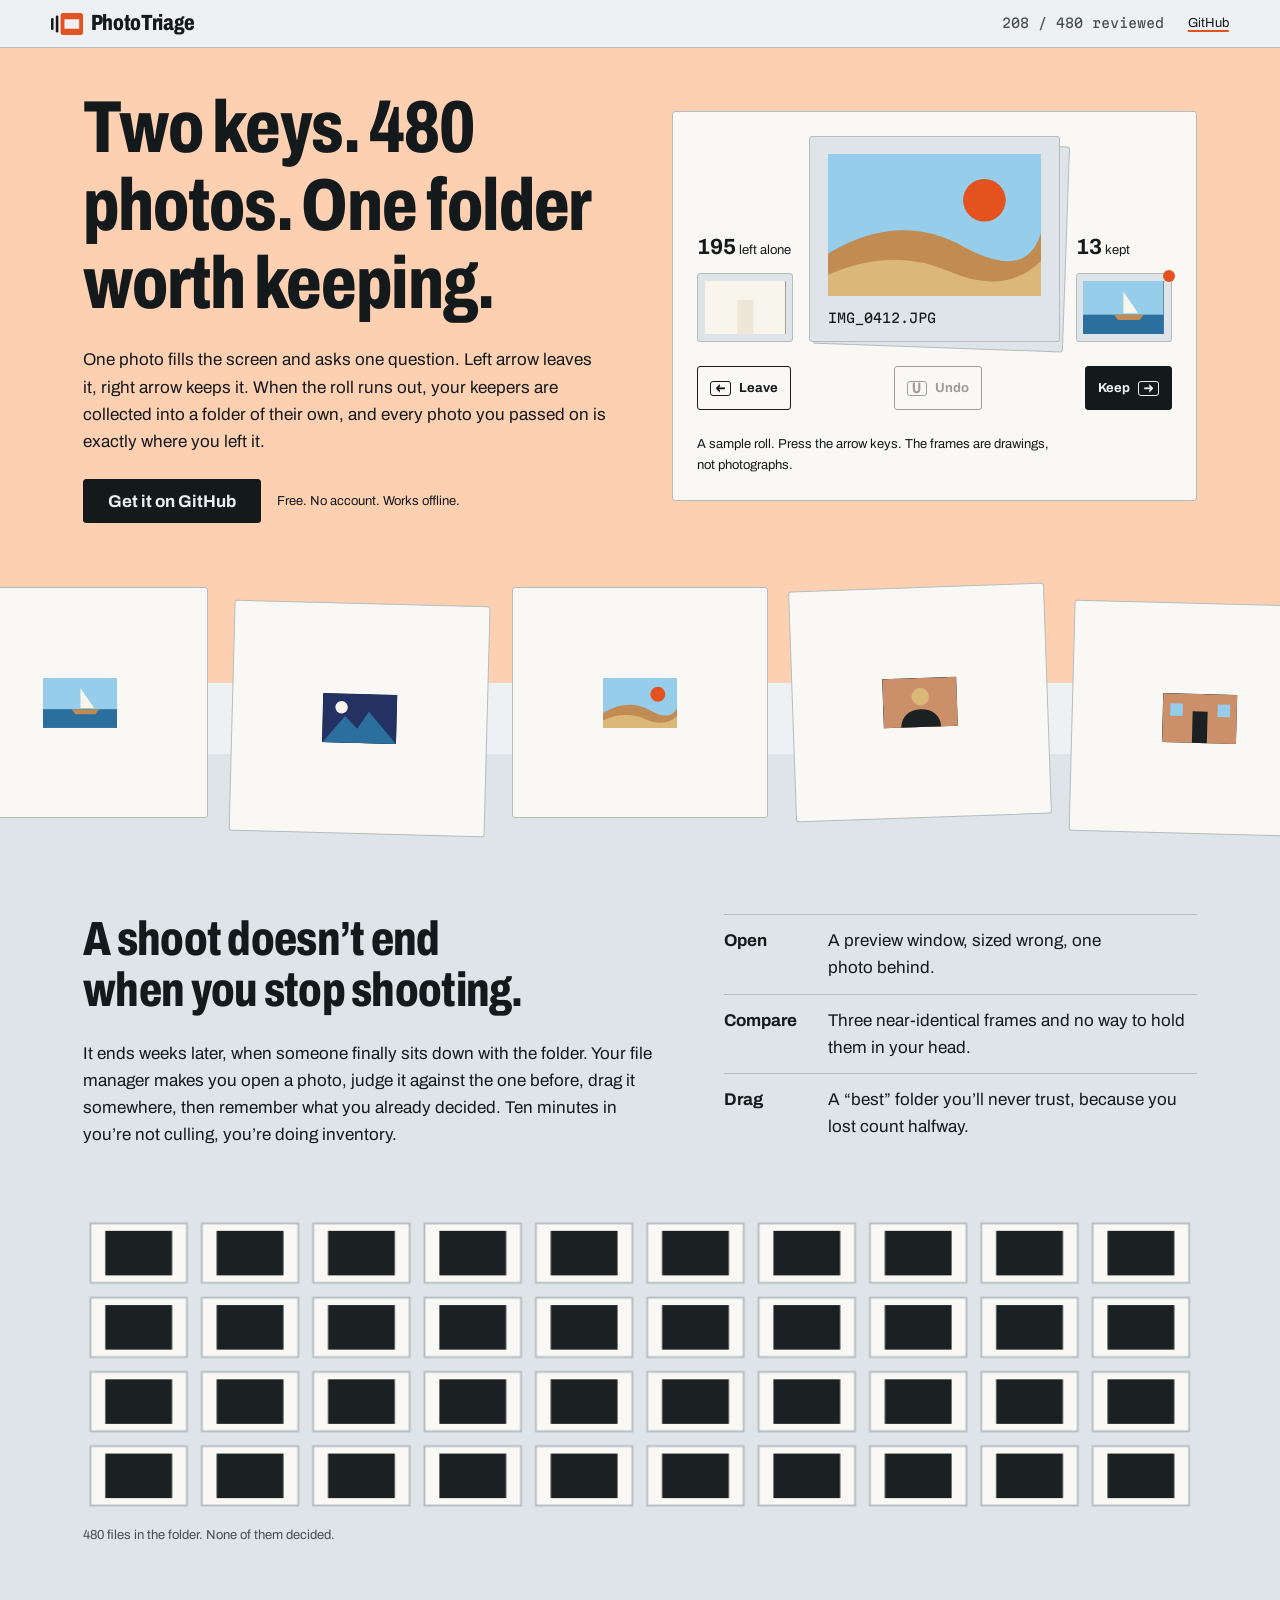
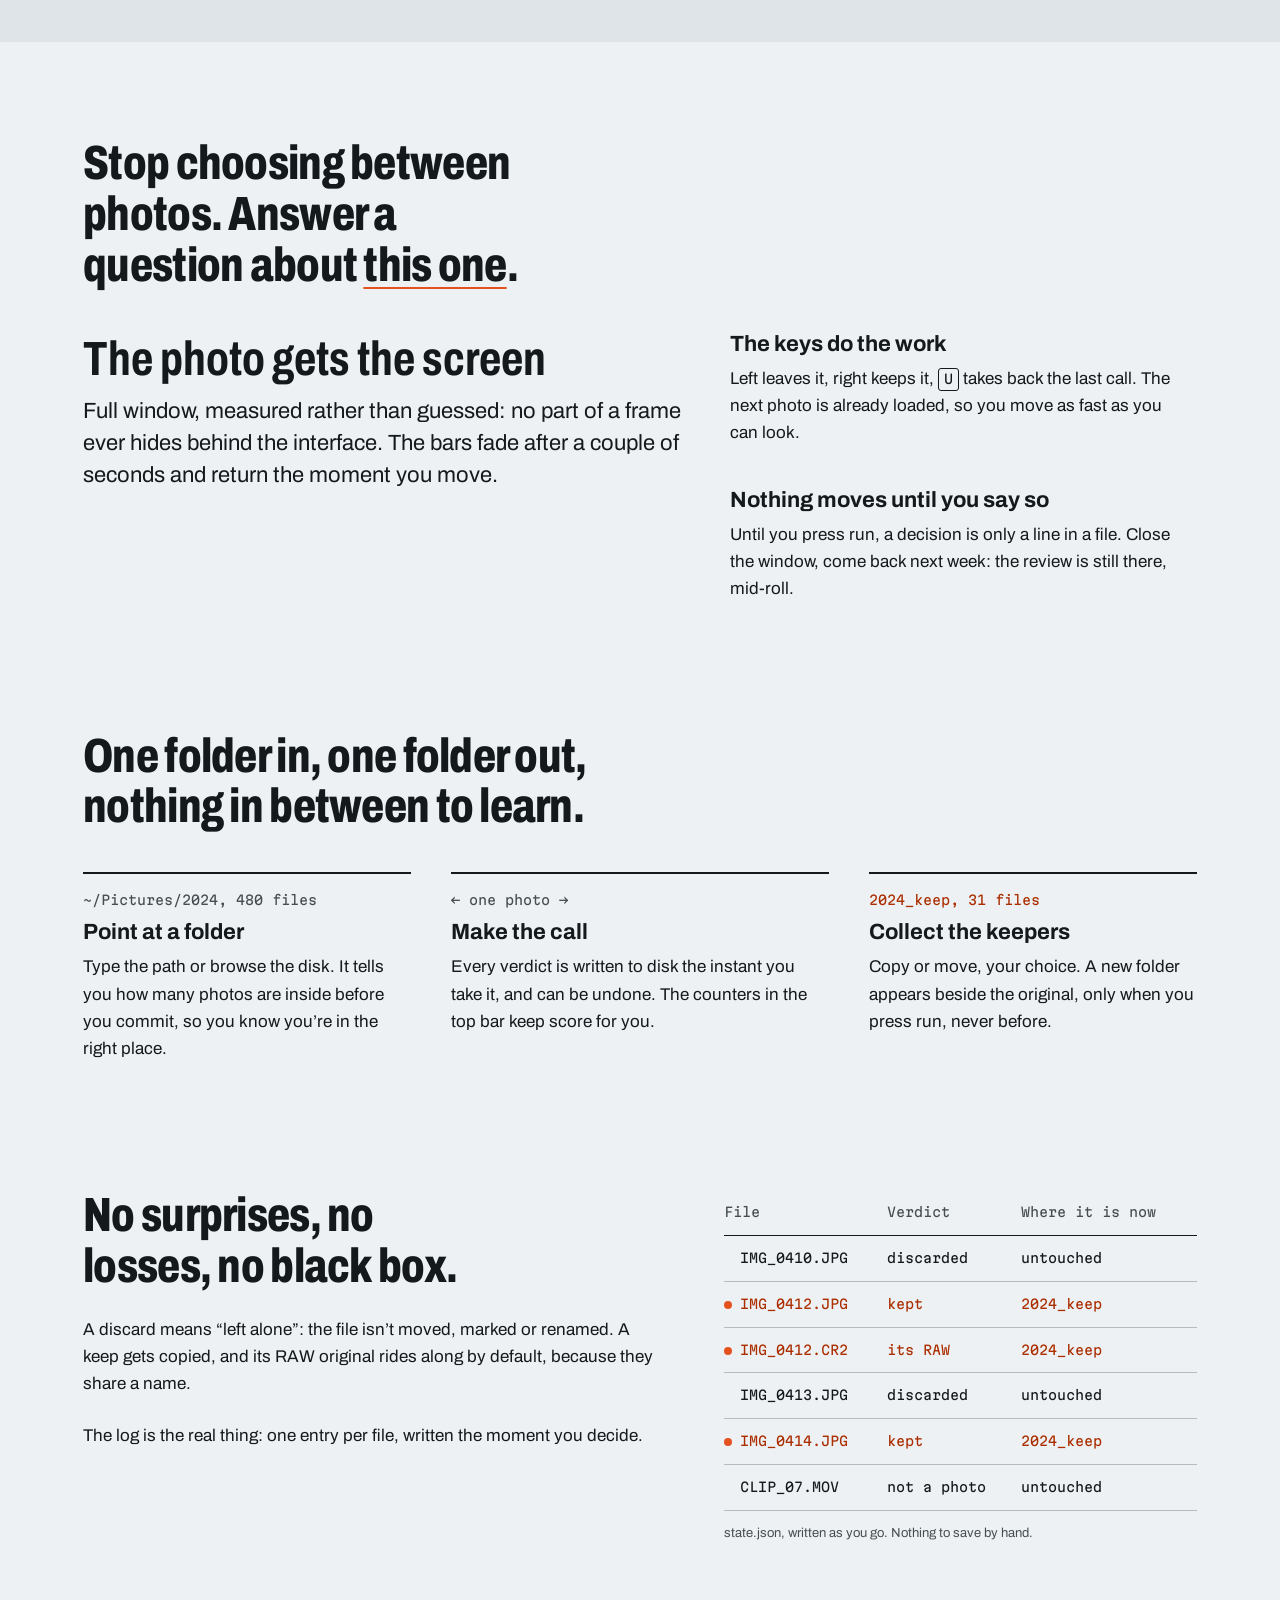
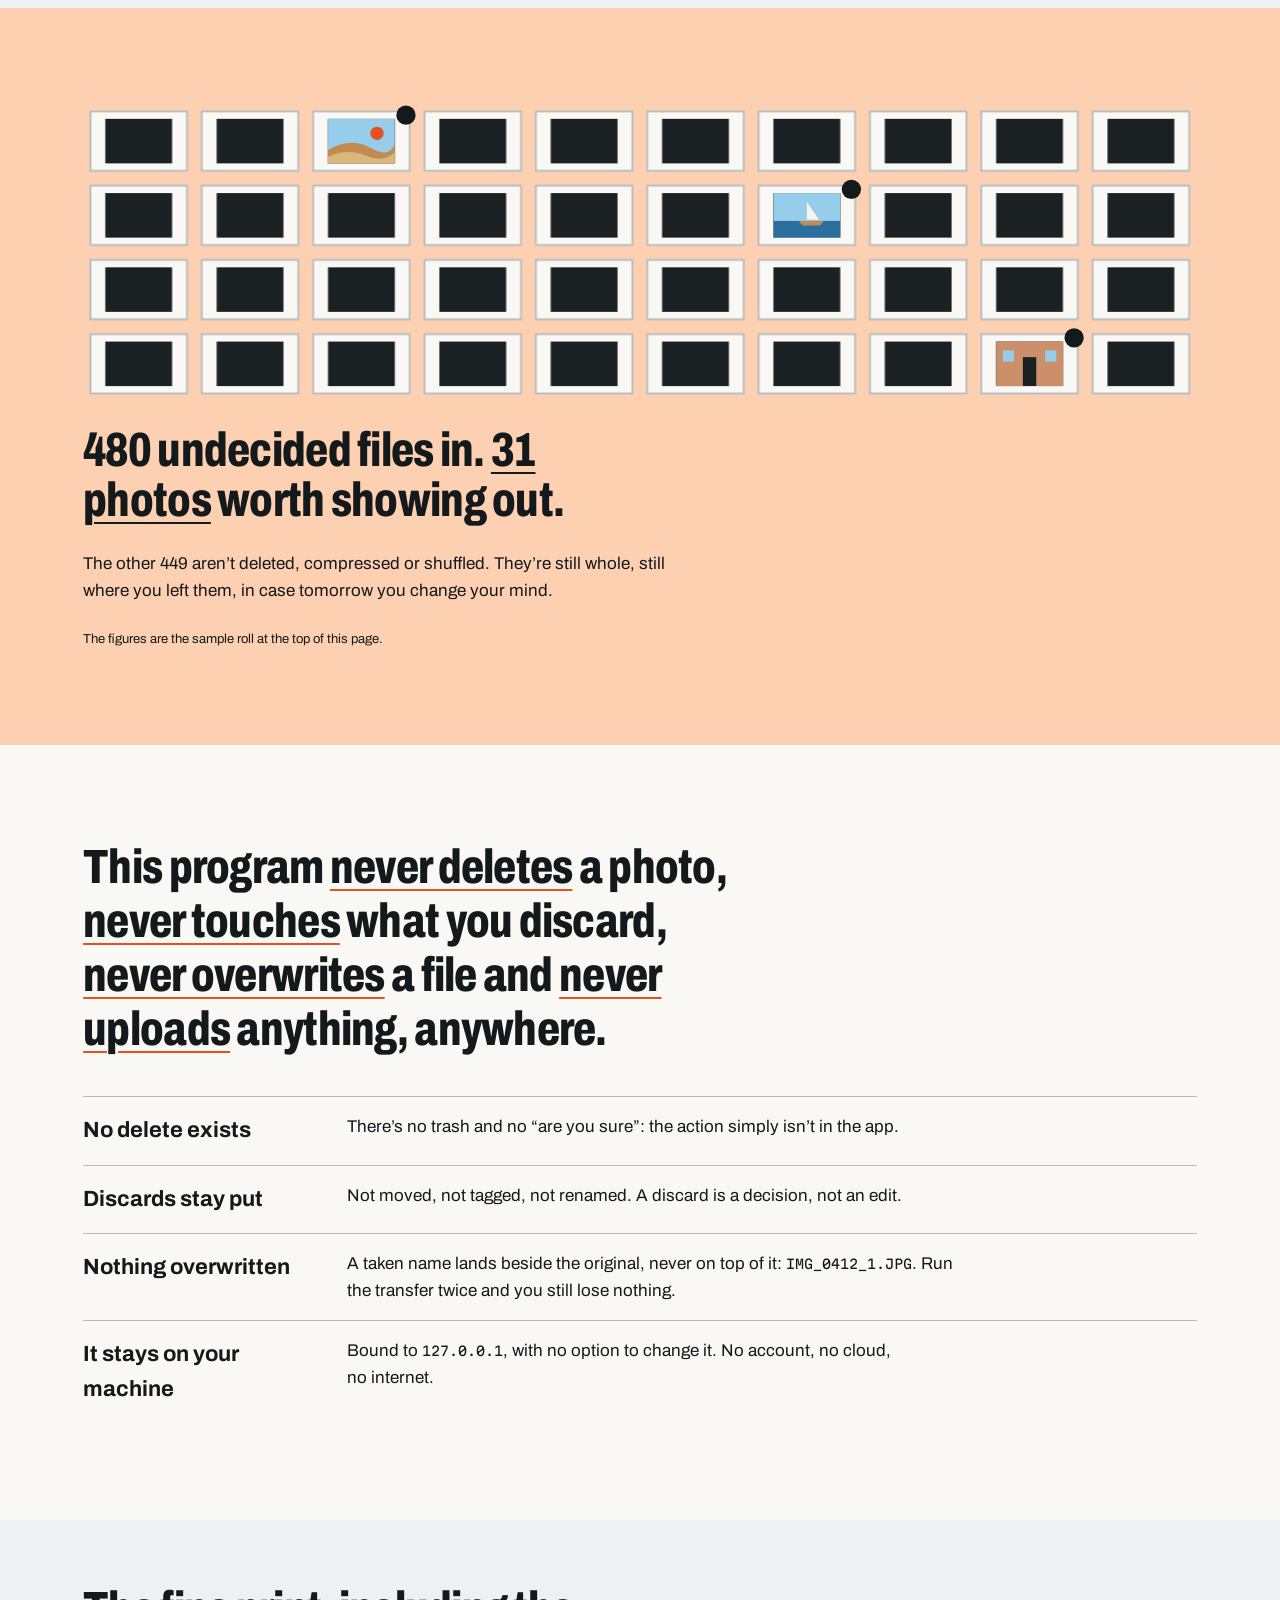
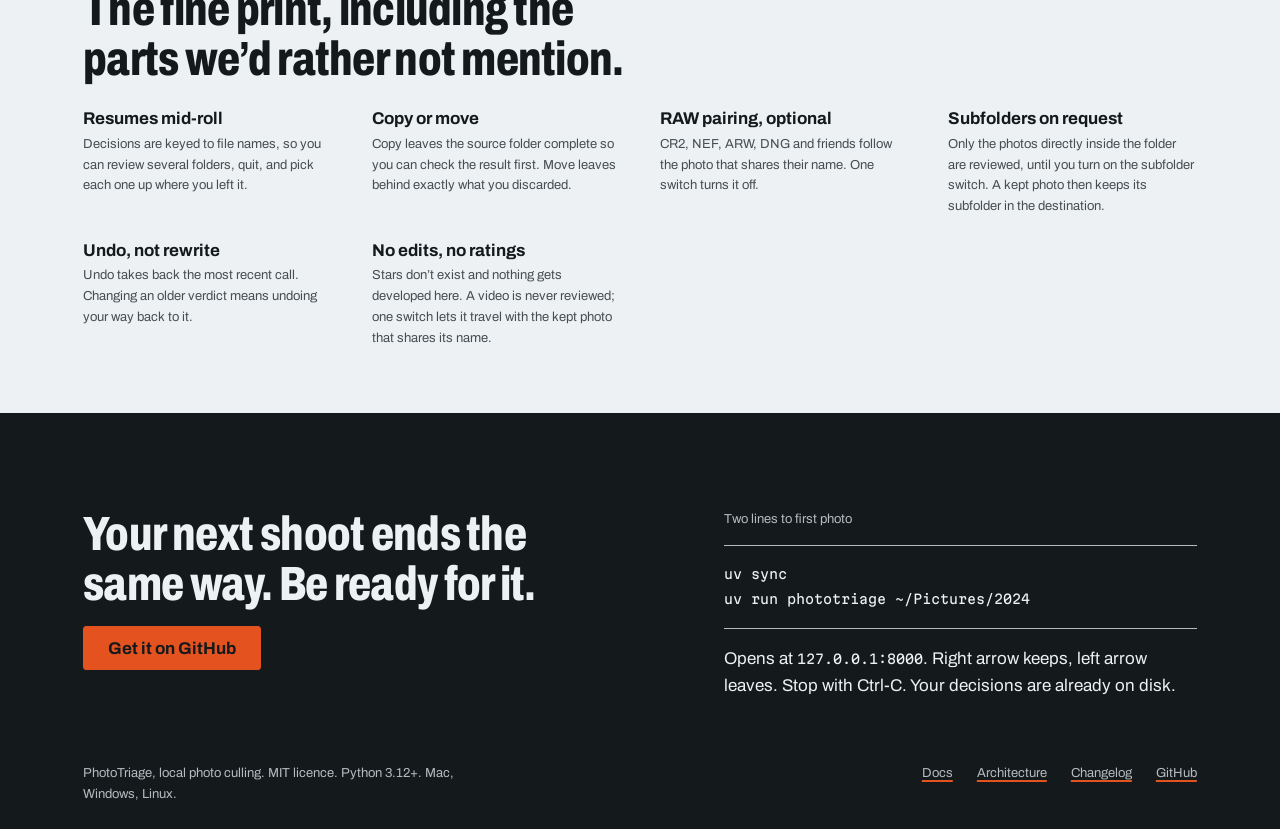
==== commit 8d7a049f: "feat: PhotoTriage has a logo and a tab icon The logo is two bars for the pile and one slide pulled t" ====
--- a/site/index.html
+++ b/site/index.html
@@ -14,6 +14,8 @@
       rel="stylesheet"
       href="https://fonts.googleapis.com/css2?family=Archivo:wdth,wght@62..125,400..800&amp;family=Martian+Mono:wght@400&amp;display=swap"
     />
+    <link rel="icon" href="favicon.ico" sizes="48x48" />
+    <link rel="icon" href="favicon.svg" type="image/svg+xml" />
     <link rel="stylesheet" href="style.css" />
     <script src="demo.js" defer></script>
   </head>
@@ -80,7 +82,7 @@
     </svg>
 
     <header class="top">
-      <span class="wordmark">PhotoTriage</span>
+      <span class="wordmark"><img src="logo.svg" alt="" width="30" height="21" />PhotoTriage</span>
       <span class="score"><span id="demo-count">208 / 480</span><span class="score-word"> reviewed</span></span>
       <a class="top-link" href="https://github.com/LaiqianDS/phototriage">GitHub</a>
     </header>
--- a/site/style.css
+++ b/site/style.css
@@ -325,7 +325,15 @@
 }
 
 .wordmark {
+  display: flex;
+  align-items: center;
+  gap: var(--space-xs);
   font-size: var(--text-md);
+}
+
+.wordmark img {
+  width: auto;
+  height: 1em;
 }
 
 .score {
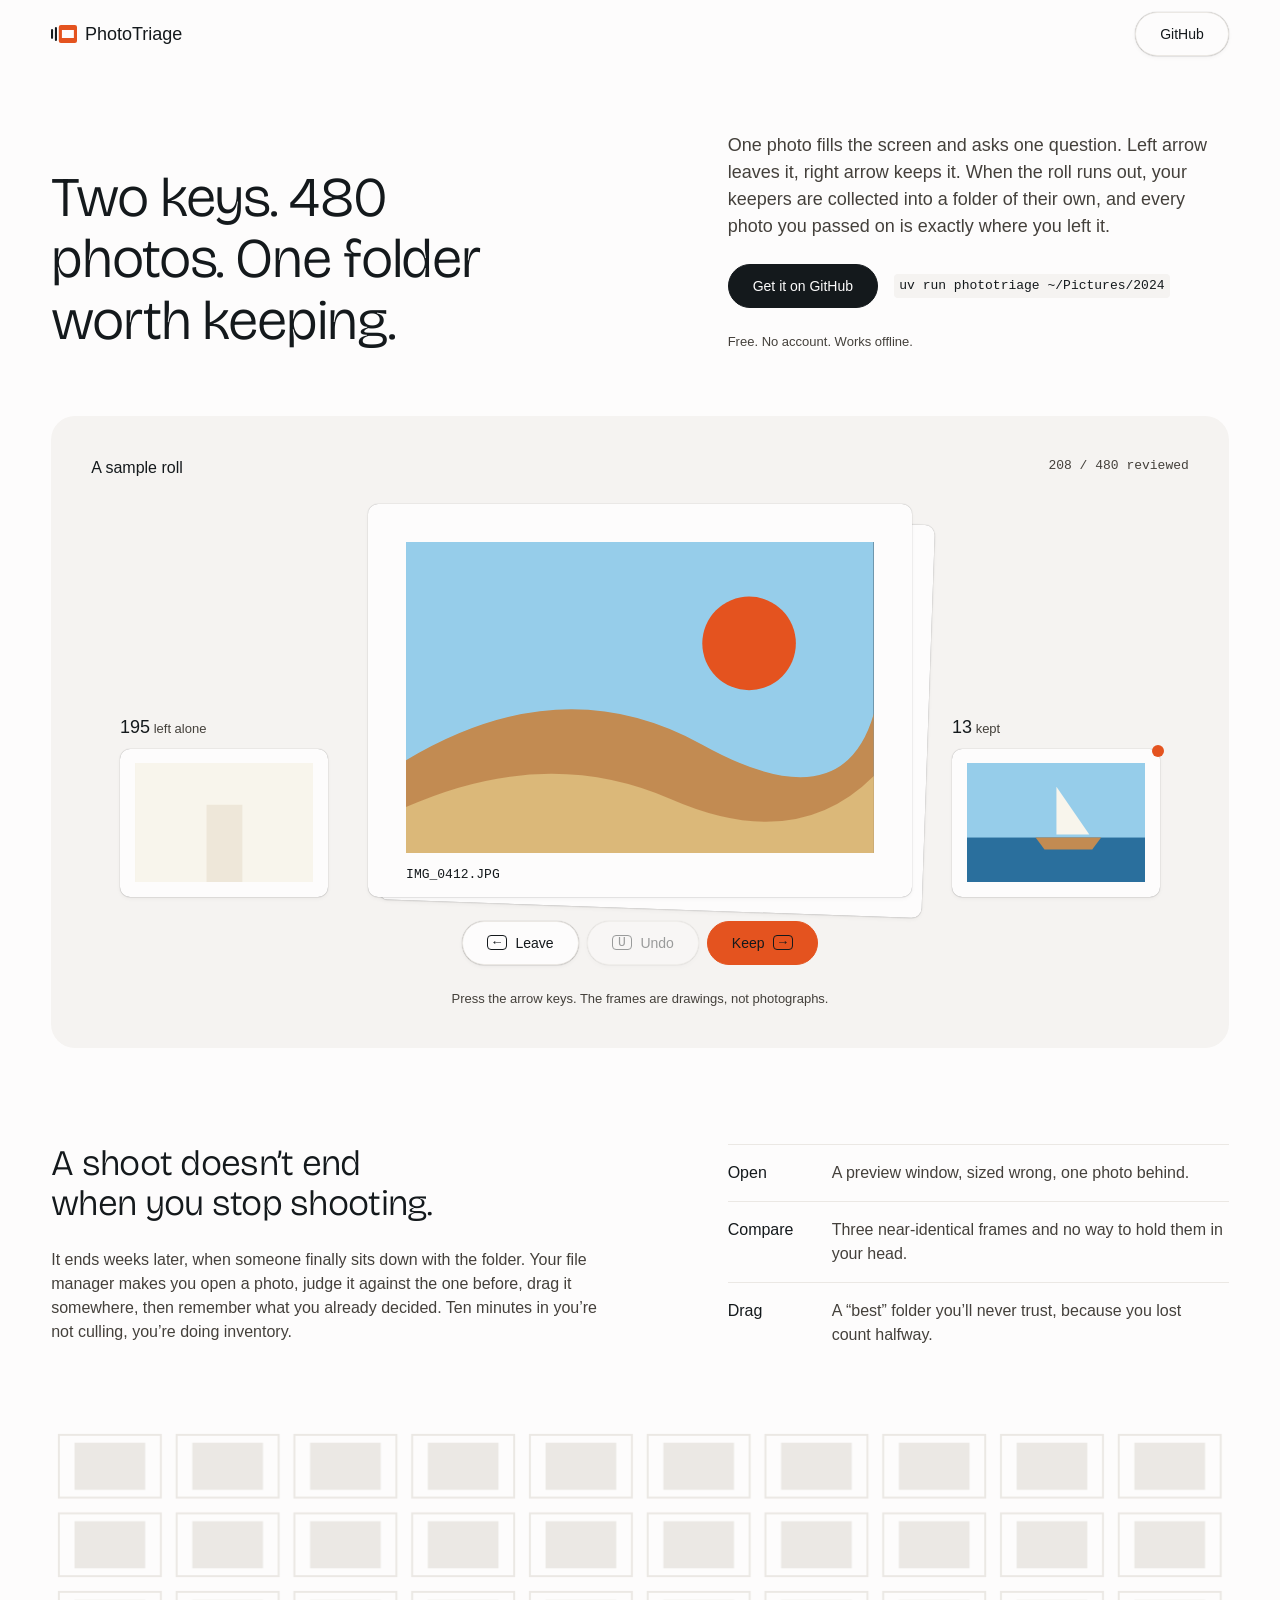
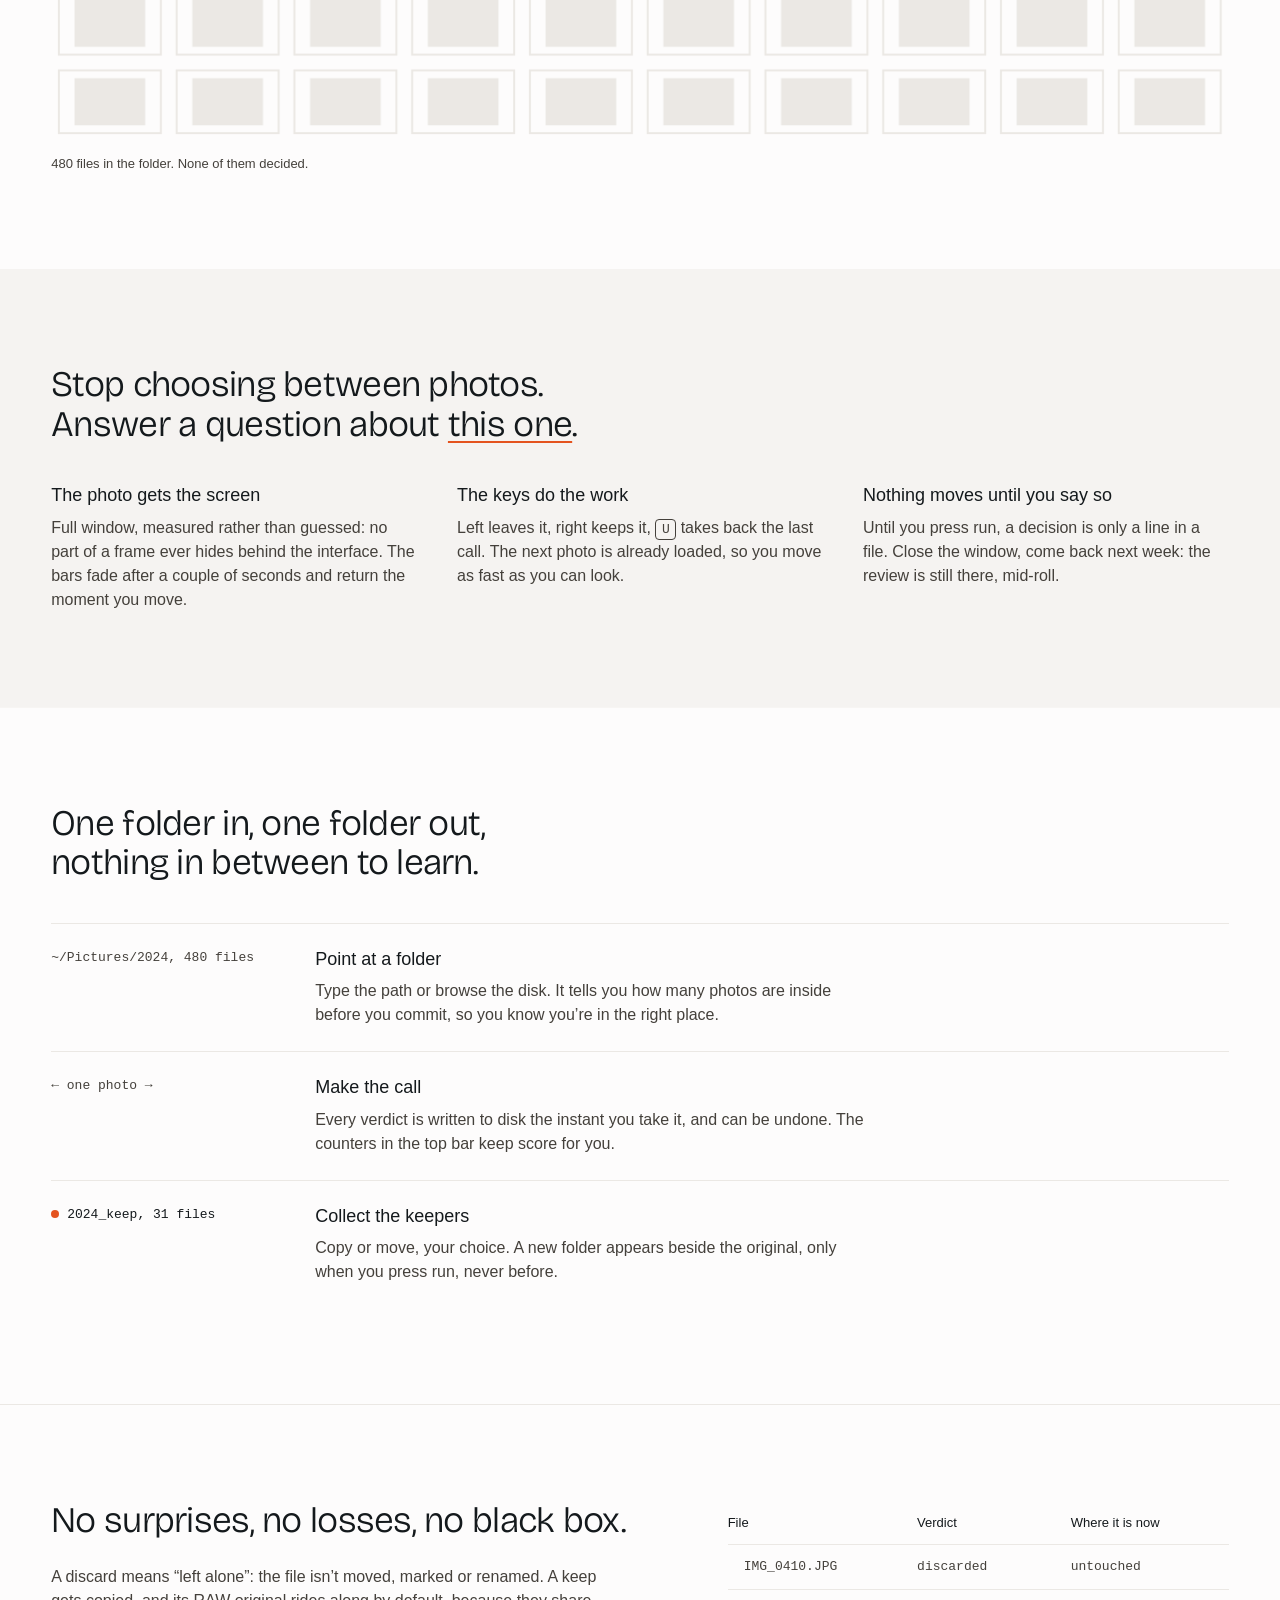
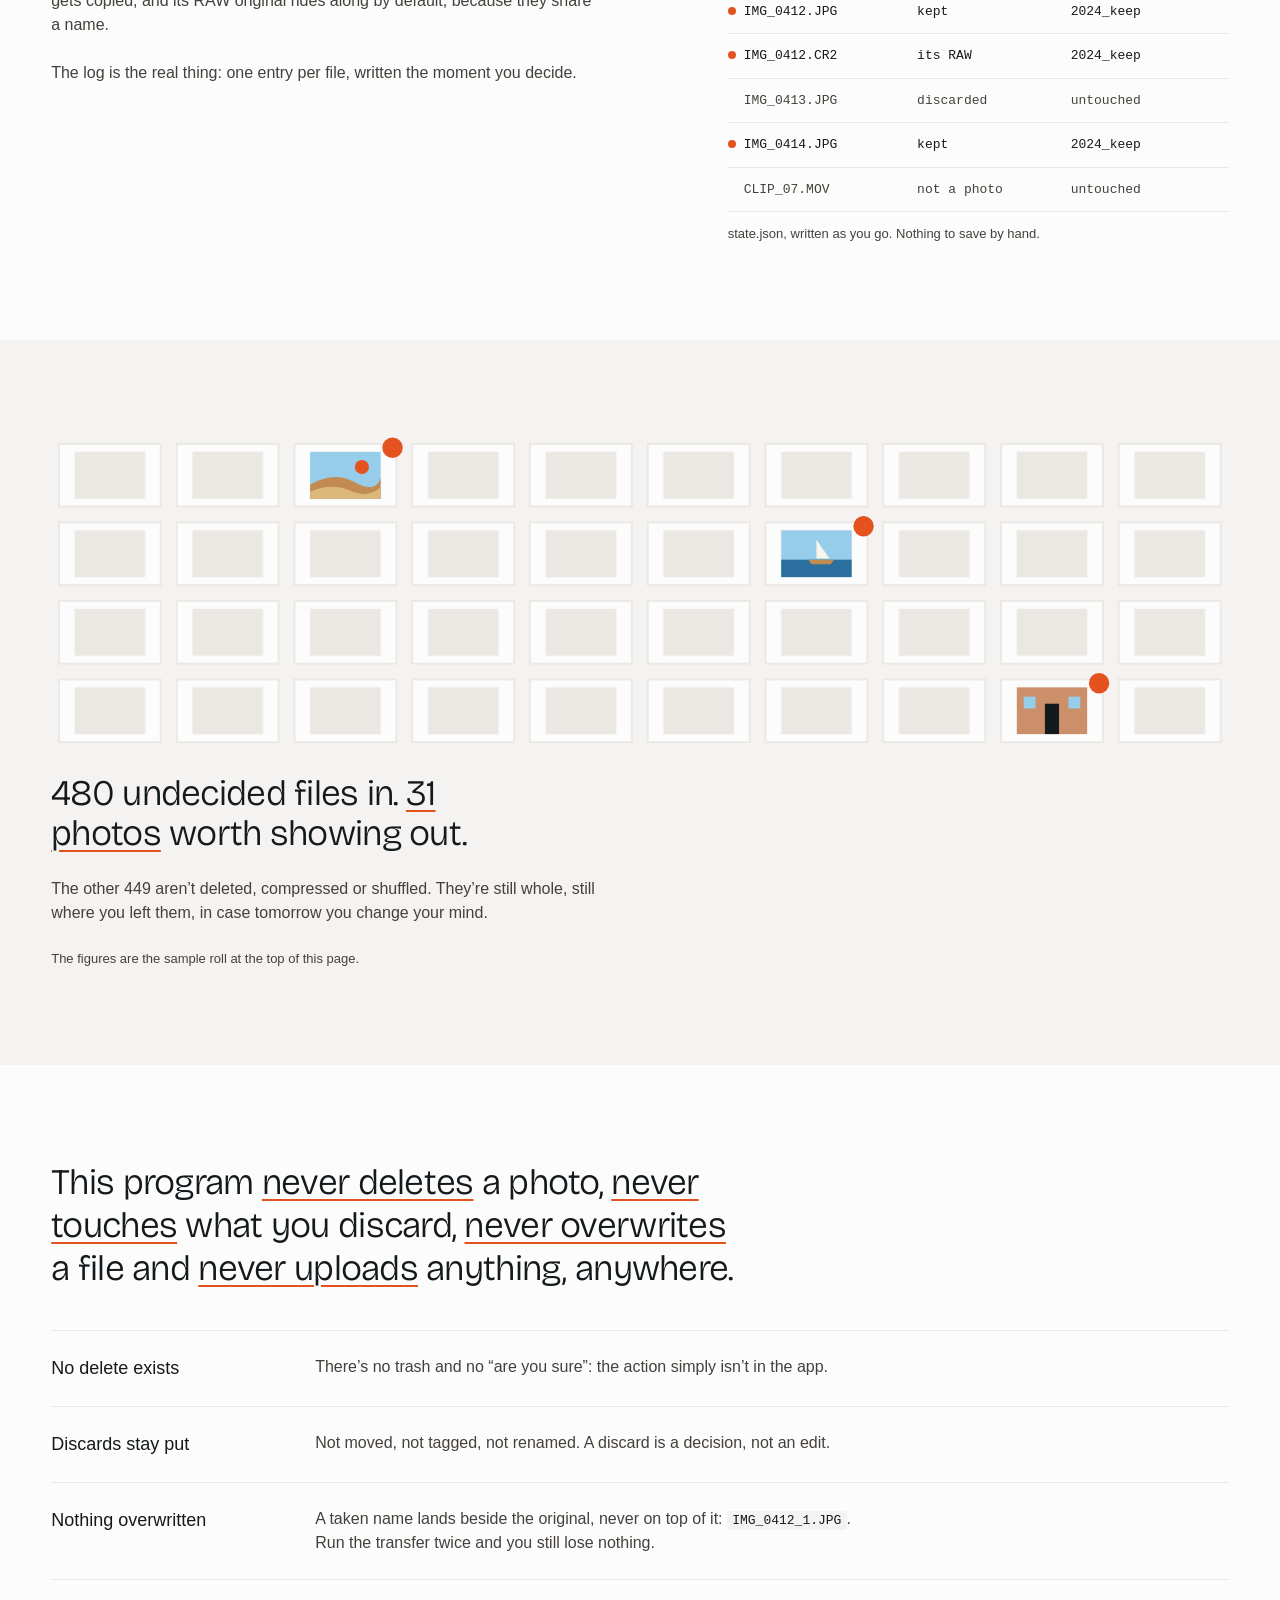
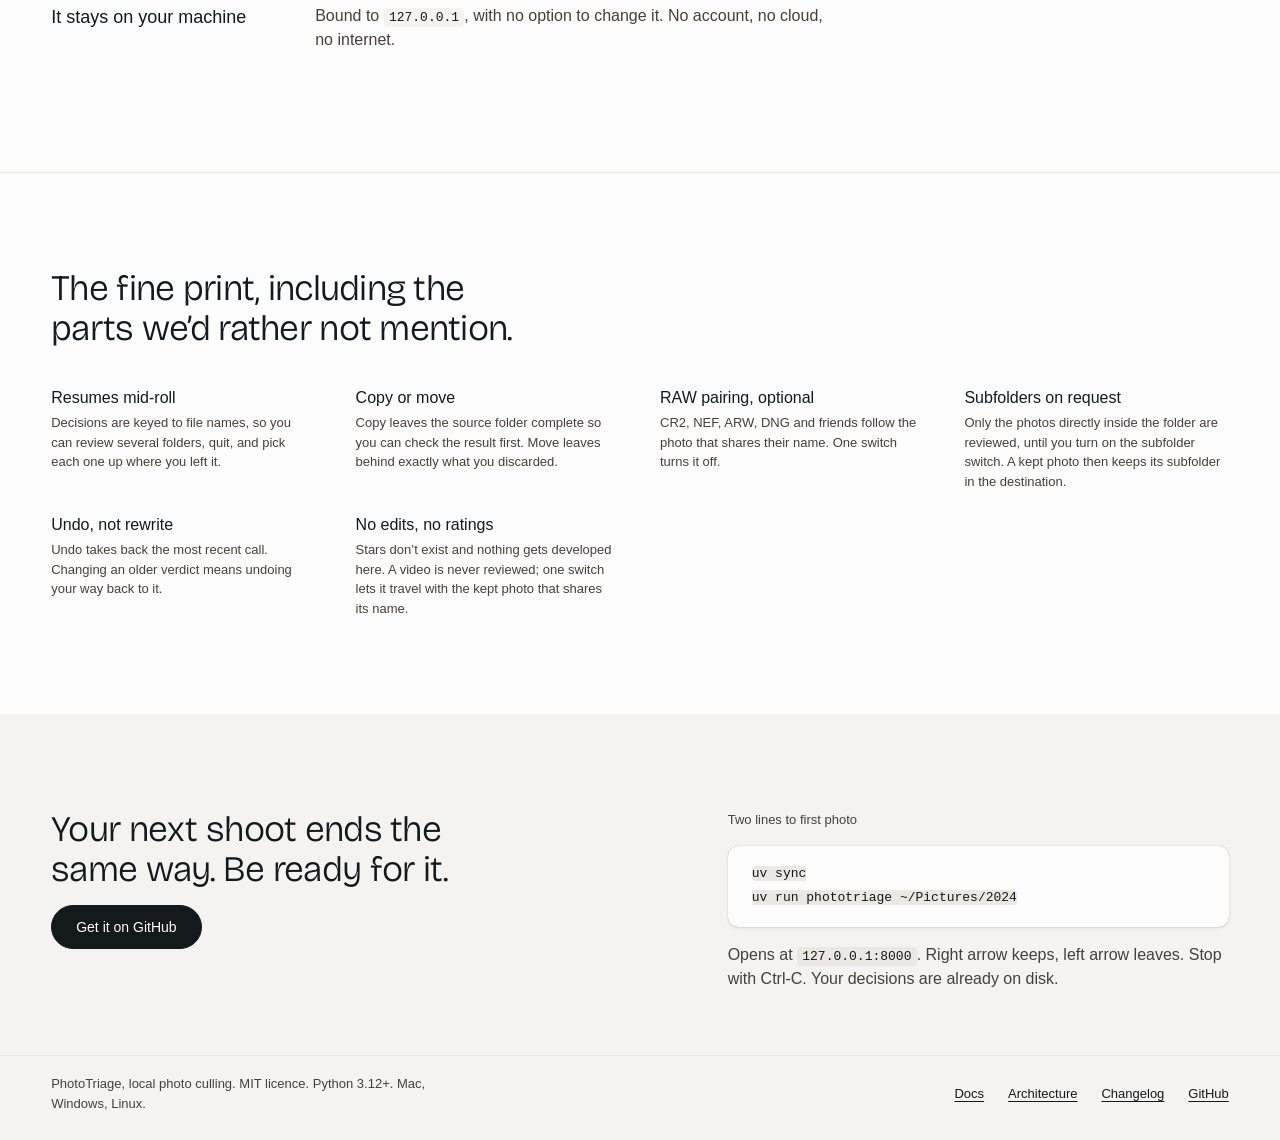
==== commit 92bed3fa: "feat: the landing page and the app have a new look The look starts from the ElevenLabs style referen" ====
--- a/site/index.html
+++ b/site/index.html
@@ -12,7 +12,7 @@
     <link rel="preconnect" href="https://fonts.gstatic.com" crossorigin />
     <link
       rel="stylesheet"
-      href="https://fonts.googleapis.com/css2?family=Archivo:wdth,wght@62..125,400..800&amp;family=Martian+Mono:wght@400&amp;display=swap"
+      href="https://fonts.googleapis.com/css2?family=Bricolage+Grotesque:opsz,wght@12..96,300&amp;display=swap"
     />
     <link rel="icon" href="favicon.ico" sizes="48x48" />
     <link rel="icon" href="favicon.svg" type="image/svg+xml" />
@@ -81,77 +81,76 @@
       </symbol>
     </svg>
 
-    <header class="top">
+    <header class="top wrap">
       <span class="wordmark"><img src="logo.svg" alt="" width="30" height="21" />PhotoTriage</span>
-      <span class="score"><span id="demo-count">208 / 480</span><span class="score-word"> reviewed</span></span>
-      <a class="top-link" href="https://github.com/LaiqianDS/phototriage">GitHub</a>
+      <a class="btn btn-outline" href="https://github.com/LaiqianDS/phototriage">GitHub</a>
     </header>
 
     <main>
       <!-- ============ The table: the mechanism, working ============ -->
-      <section class="hero field">
-      <div class="table wrap">
-        <div class="table-copy">
+      <section class="hero">
+        <div class="wrap hero-copy">
           <h1>Two keys. 480 photos. One folder worth keeping.</h1>
-          <p>
-            One photo fills the screen and asks one question. Left arrow leaves it, right arrow
-            keeps it. When the roll runs out, your keepers are collected into a folder of their
-            own, and every photo you passed on is exactly where you left it.
-          </p>
-          <p class="cta-row">
-            <a class="btn" href="https://github.com/LaiqianDS/phototriage">Get it on GitHub</a>
-            <span class="note">Free. No account. Works offline.</span>
-          </p>
-        </div>
-
-        <div class="bench" role="group" aria-label="Try it: a sample review">
-          <div class="tray">
-            <p class="tray-count"><b id="demo-left">195</b> left alone</p>
-            <div class="mount mount-small">
-              <svg viewBox="0 0 60 40" aria-hidden="true"><use id="demo-left-plate" href="#p6" /></svg>
-            </div>
-          </div>
-
-          <div class="stack">
-            <div class="mount mount-next" aria-hidden="true">
-              <svg viewBox="0 0 60 40"><use id="demo-next" href="#p2" /></svg>
-              <span class="mount-label">&nbsp;</span>
-            </div>
-            <div class="mount" id="demo-slide">
-              <svg viewBox="0 0 60 40" aria-hidden="true"><use id="demo-plate" href="#p1" /></svg>
-              <span class="mount-label" id="demo-name">IMG_0412.JPG</span>
-            </div>
-          </div>
-
-          <div class="tray tray-kept">
-            <p class="tray-count"><b id="demo-kept">13</b> kept</p>
-            <div class="mount mount-small">
-              <svg viewBox="0 0 60 40" aria-hidden="true"><use id="demo-kept-plate" href="#p3" /></svg>
-            </div>
-          </div>
-
-          <div class="keys">
-            <button type="button" class="key" id="demo-leave"><kbd>&larr;</kbd> Leave</button>
-            <button type="button" class="key" id="demo-undo" disabled><kbd>U</kbd> Undo</button>
-            <button type="button" class="key key-keep" id="demo-keep">Keep <kbd>&rarr;</kbd></button>
-          </div>
-          <p class="note bench-note">
-            A sample roll. Press the arrow keys. The frames are drawings, not photographs.
-          </p>
-          <p class="visually-hidden" id="demo-status" role="status"></p>
-        </div>
-      </div>
-      </section>
-
-      <div class="strip" aria-hidden="true">
-          <div class="mount"><svg viewBox="0 0 60 40"><use href="#p8" /></svg></div>
-          <div class="mount"><svg viewBox="0 0 60 40"><use href="#p3" /></svg></div>
-          <div class="mount"><svg viewBox="0 0 60 40"><use href="#p7" /></svg></div>
-          <div class="mount"><svg viewBox="0 0 60 40"><use href="#p1" /></svg></div>
-          <div class="mount"><svg viewBox="0 0 60 40"><use href="#p9" /></svg></div>
-          <div class="mount"><svg viewBox="0 0 60 40"><use href="#p5" /></svg></div>
-          <div class="mount"><svg viewBox="0 0 60 40"><use href="#p2" /></svg></div>
-      </div>
+          <div>
+            <p>
+              One photo fills the screen and asks one question. Left arrow leaves it, right arrow
+              keeps it. When the roll runs out, your keepers are collected into a folder of their
+              own, and every photo you passed on is exactly where you left it.
+            </p>
+            <p class="cta-row">
+              <a class="btn" href="https://github.com/LaiqianDS/phototriage">Get it on GitHub</a>
+              <code>uv run phototriage ~/Pictures/2024</code>
+            </p>
+            <p class="note">Free. No account. Works offline.</p>
+          </div>
+        </div>
+
+        <div class="wrap">
+          <div class="bench" id="demo-bench" role="group" aria-label="Try it: a sample review">
+            <p class="bench-head">
+              <span>A sample roll</span>
+              <span class="score"><span id="demo-count">208 / 480</span> reviewed</span>
+            </p>
+
+            <div class="tray">
+              <p class="tray-count"><b id="demo-left">195</b> left alone</p>
+              <div class="mount mount-small">
+                <svg viewBox="0 0 60 40" aria-hidden="true"><use id="demo-left-plate" href="#p6" /></svg>
+              </div>
+            </div>
+
+            <div class="stack">
+              <div class="mount mount-next" aria-hidden="true">
+                <svg viewBox="0 0 60 40"><use id="demo-next" href="#p2" /></svg>
+                <span class="mount-label">&nbsp;</span>
+              </div>
+              <div class="mount" id="demo-slide">
+                <svg viewBox="0 0 60 40" aria-hidden="true"><use id="demo-plate" href="#p1" /></svg>
+                <span class="mount-label" id="demo-name">IMG_0412.JPG</span>
+              </div>
+            </div>
+
+            <div class="tray tray-kept">
+              <p class="tray-count"><b id="demo-kept">13</b> kept</p>
+              <div class="mount mount-small">
+                <svg viewBox="0 0 60 40" aria-hidden="true"><use id="demo-kept-plate" href="#p3" /></svg>
+              </div>
+            </div>
+
+            <!-- Shown by the script, so a page without it offers no dead control. -->
+            <div class="keys" id="demo-keys" hidden>
+              <button type="button" class="key" id="demo-leave"><kbd>&larr;</kbd> Leave</button>
+              <button type="button" class="key" id="demo-undo" disabled><kbd>U</kbd> Undo</button>
+              <button type="button" class="key key-keep" id="demo-keep">Keep <kbd>&rarr;</kbd></button>
+            </div>
+            <p class="note bench-note">
+              <span id="demo-hint" hidden>Press the arrow keys. </span>The frames are drawings, not
+              photographs.
+            </p>
+            <p class="visually-hidden" id="demo-status" role="status"></p>
+          </div>
+        </div>
+      </section>
 
       <!-- ============ The pile: the tension ============ -->
       <section class="pile">
@@ -187,7 +186,7 @@
           <svg class="heap-sheet" viewBox="0 0 150 40" aria-hidden="true">
             <pattern id="blank" width="15" height="10" patternUnits="userSpaceOnUse">
               <rect class="blank" x="1" y="1" width="13" height="8" />
-              <rect class="shade" x="3" y="2" width="9" height="6" />
+              <rect class="blank-frame" x="3" y="2" width="9" height="6" />
             </pattern>
             <rect width="150" height="40" fill="url(#blank)" />
           </svg>
@@ -196,12 +195,12 @@
       </section>
 
       <!-- ============ The rule: the reframe ============ -->
-      <section class="wrap rule">
+      <section class="wrap rule band">
         <h2>
           Stop choosing between photos. Answer a question about <span class="mark">this one</span>.
         </h2>
         <div class="rule-grid">
-          <div class="rule-lead">
+          <div>
             <h3>The photo gets the screen</h3>
             <p>
               Full window, measured rather than guessed: no part of a frame ever hides behind the
@@ -257,7 +256,7 @@
       </section>
 
       <!-- ============ The ledger: the trust ============ -->
-      <section class="wrap split">
+      <section class="wrap split ledger">
         <div>
           <h2>No surprises, no losses, no black box.</h2>
           <p>
@@ -316,7 +315,7 @@
       </section>
 
       <!-- ============ The keep: the payoff ============ -->
-      <section class="keep field">
+      <section class="keep">
       <div class="wrap">
         <svg class="heap-sheet" viewBox="0 0 150 40" role="img" aria-label="The same forty mounts. Three show a frame and carry the wax mark. The others are as they were.">
           <rect width="150" height="40" fill="url(#blank)" />
--- a/site/style.css
+++ b/site/style.css
@@ -1,29 +1,19 @@
-/* Hallmark · genre: editorial · macrostructure: Marquee Hero · nav: N9 · footer: Ft4 · design-system: PRODUCT.md · designed-as-app
- * theme: custom · vibe: "slides on a lit table, sorted by hand" · paper: oklch(95.5% 0.005 230) · accent: oklch(63% 0.19 38)
- * display: Archivo condensed 800 · body: Archivo · axes: light / display-condensed-bold / warm
- * enrichment: Tier B hand-built SVG plates, working demo · studied: no · context: user-provided
- * contrast: pass (40-41) · tokens: pass (48) · mobile: not seen in a browser (34, 49-57 read from the code)
- * pre-emit critique: P4 H4 E3 S4 R4 V4
- */
-
-/* PhotoTriage landing page. */
+/* PhotoTriage landing page. The tokens, and the rules they follow, are in DESIGN.md. */
 
 :root {
   color-scheme: light;
 
-  --color-glass: oklch(95.5% 0.005 230);
-  --color-glass-2: oklch(91.5% 0.007 230);
-  --color-mount: oklch(98% 0.006 90);
-  --color-film: oklch(24% 0.01 230);
-  --color-ink: oklch(21% 0.01 230);
-  --color-ink-2: oklch(42% 0.012 230);
-  --color-rule: oklch(79% 0.01 230);
-  --color-accent: oklch(63% 0.19 38);
-  /* The accent, dark enough to carry small text on the glass. */
-  --color-accent-strong: oklch(49% 0.17 38);
-  --color-focus: oklch(49% 0.17 38);
-  /* The wax colour as a ground: the same hue, thinned to a wash. */
-  --color-field: oklch(89% 0.065 55);
+  /* Paper, one step deeper, and the hairline. */
+  --color-eggshell: #fdfcfc;
+  --color-taupe: #f5f3f1;
+  --color-stone: #ebe8e4;
+  /* The ink of the logo. */
+  --color-ink: #14191c;
+  --color-graphite: #44403b;
+  /* The orange of the kept slide in the logo. It marks what is kept and nothing else, and it is
+     too light to carry small text. */
+  --color-kept: #e4531f;
+  --color-kept-hover: #ee6a3a;
 
   /* The inks of the sample frames. */
   --plate-sky: oklch(82% 0.07 232);
@@ -37,17 +27,17 @@
   --plate-field: oklch(80% 0.14 118);
   --plate-leaf: oklch(58% 0.14 146);
 
-  /* The fallbacks are named rather than left to the generic families: the page has to hold its
-     shape when the Google Fonts request fails, which is the only request it makes. */
-  --font-display: "Archivo", "Arial Narrow", "Helvetica Neue", Arial, sans-serif;
-  --font-body: "Archivo", "Helvetica Neue", Helvetica, Arial, sans-serif;
-  --font-outlier: "Martian Mono", ui-monospace, SFMono-Regular, Menlo, Consolas, monospace;
+  /* Only the display face is requested. The page has to hold its shape when that request fails,
+     so the fallback is the system face at the same light weight. */
+  --font-display: "Bricolage Grotesque", system-ui, -apple-system, "Segoe UI", Roboto, sans-serif;
+  --font-body: -apple-system, BlinkMacSystemFont, "Segoe UI", Roboto, "Helvetica Neue", Arial, sans-serif;
+  --font-mono: ui-monospace, SFMono-Regular, Menlo, Consolas, monospace;
 
   --text-sm: 0.8125rem;
-  --text-base: 1.0625rem;
-  --text-md: 1.375rem;
-  --text-xl: clamp(1.875rem, 2.2vw + 1.25rem, 3rem);
-  --text-display: clamp(2.5rem, 4.5vw + 1rem, 4.75rem);
+  --text-base: 1rem;
+  --text-md: 1.125rem;
+  --text-xl: clamp(1.75rem, 1.5vw + 1.25rem, 2.25rem);
+  --text-display: clamp(2.25rem, 3vw + 1.25rem, 3.5rem);
 
   --space-2xs: 0.25rem;
   --space-xs: 0.5rem;
@@ -56,13 +46,18 @@
   --space-lg: 1.5rem;
   --space-xl: 2.5rem;
   --space-2xl: 4rem;
-  --space-3xl: 6rem;
-
-  --radius-mount: 3px;
-  --rule-hair: 1px;
+  --space-section: clamp(4rem, 8vw, 6rem);
+  --gutter: clamp(1rem, 4vw, 4rem);
+
+  --radius-sm: 4px;
+  --radius-md: 10px;
+  --radius-lg: 24px;
+  --radius-full: 9999px;
+  /* An edge more than a shadow. */
+  --shadow-whisper: 0 0 1px rgb(0 0 0 / 0.4), 0 1px 1px rgb(0 0 0 / 0.04), 0 2px 4px rgb(0 0 0 / 0.04);
+
   --ease-out: cubic-bezier(0.16, 1, 0.3, 1);
   --dur-micro: 120ms;
-  --z-sticky: 200;
 }
 
 *,
@@ -71,6 +66,11 @@
   box-sizing: border-box;
 }
 
+/* A rule with a `display` must not leave a hidden element on screen. */
+[hidden] {
+  display: none !important;
+}
+
 html,
 body {
   overflow-x: clip;
@@ -78,18 +78,18 @@
 
 body {
   margin: 0;
-  background: var(--color-glass);
-  color: var(--color-ink);
-  font: 400 var(--text-base) / 1.6 var(--font-body);
+  background: var(--color-eggshell);
+  color: var(--color-graphite);
+  font: 400 var(--text-base) / 1.5 var(--font-body);
 }
 
 ::selection {
-  background: var(--color-accent-strong);
-  color: var(--color-glass);
+  background: var(--color-ink);
+  color: var(--color-eggshell);
 }
 
 :focus-visible {
-  outline: 2px solid var(--color-focus);
+  outline: 2px solid var(--color-ink);
   outline-offset: 3px;
 }
 
@@ -107,13 +107,22 @@
 
 h1,
 h2,
+h3,
+dt,
+th,
+b,
 .statement,
 .wordmark {
+  color: var(--color-ink);
+}
+
+h1,
+h2,
+.statement {
   font-family: var(--font-display);
-  font-stretch: 75%;
-  font-weight: 800;
-  line-height: 1.06;
-  letter-spacing: -0.015em;
+  font-weight: 300;
+  line-height: 1.1;
+  letter-spacing: -0.02em;
   text-wrap: balance;
   overflow-wrap: anywhere;
   min-width: 0;
@@ -121,18 +130,19 @@
 
 h1 {
   font-size: var(--text-display);
+  max-width: 16ch;
 }
 
 h2,
 .statement {
   font-size: var(--text-xl);
-  max-width: 24ch;
+  max-width: 26ch;
 }
 
 h3 {
   font-size: var(--text-md);
-  font-weight: 700;
-  line-height: 1.2;
+  font-weight: 500;
+  line-height: 1.3;
 }
 
 p,
@@ -142,9 +152,8 @@
 }
 
 a {
-  color: inherit;
-  text-decoration-color: var(--color-accent);
-  text-decoration-thickness: 2px;
+  color: var(--color-ink);
+  text-decoration-thickness: 1px;
   text-underline-offset: 0.2em;
 }
 
@@ -152,35 +161,41 @@
 code,
 kbd,
 pre,
-table,
+td,
 .path,
 .mount-label,
 .score {
-  font-family: var(--font-outlier);
+  font-family: var(--font-mono);
   font-size: var(--text-sm);
   font-variant-numeric: tabular-nums;
+}
+
+code {
+  padding: 0.15em 0.4em;
+  border-radius: var(--radius-sm);
+  background: var(--color-taupe);
+  color: var(--color-ink);
 }
 
 kbd {
   display: inline-block;
   min-width: 1.6em;
   padding: 0 var(--space-2xs);
-  border: var(--rule-hair) solid currentColor;
-  border-radius: var(--radius-mount);
+  border: 1px solid currentColor;
+  border-radius: var(--radius-sm);
   text-align: center;
 }
 
 .note {
-  color: var(--color-ink-2);
   font-size: var(--text-sm);
 }
 
-/* The wax mark: a drawn line under the words that carry the sentence. */
+/* The kept mark: a drawn line under the words that carry the sentence. */
 .mark {
   text-decoration-line: underline;
-  text-decoration-color: var(--color-accent);
+  text-decoration-color: var(--color-kept);
   text-decoration-thickness: 2px;
-  text-underline-offset: 0.12em;
+  text-underline-offset: 0.14em;
 }
 
 /* Off the layout, still read aloud. */
@@ -208,8 +223,9 @@
   fill: var(--plate-sea);
 }
 
-.sun {
-  fill: var(--color-accent);
+.sun,
+.wax {
+  fill: var(--color-kept);
 }
 
 .sand {
@@ -246,24 +262,20 @@
   fill: var(--plate-leaf);
 }
 
-.wax {
+.shade {
   fill: var(--color-ink);
 }
 
-.shade {
-  fill: var(--color-film);
-}
-
 /* ---------- shell ---------- */
 
 .wrap {
-  max-width: 76rem;
+  max-width: 80rem;
   margin-inline: auto;
-  padding-inline: clamp(1rem, 4vw, 3.5rem);
+  padding-inline: var(--gutter);
 }
 
 section {
-  padding-block: var(--space-2xl);
+  padding-block: var(--space-section);
 }
 
 section > * + *,
@@ -282,46 +294,31 @@
   min-width: 0;
 }
 
-/* ---------- colour fields ---------- */
-
-/* Colour means decided. The hero and the payoff stand on the wax colour, the
-   pile stays grey, and the page closes on the ink. */
-section.field {
-  background: var(--color-field);
-  --color-focus: var(--color-ink);
-}
-
-.field .note {
-  color: var(--color-ink);
-}
-
-.field .mark,
-.field a {
-  text-decoration-color: var(--color-ink);
-}
-
-@media (hover: hover) {
-  .field .btn:hover,
-  .close .btn:hover {
-    border-color: var(--color-mount);
-    background: var(--color-mount);
-    color: var(--color-ink);
-  }
+/* A band of the deeper paper, edge to edge, on a section that is itself only as wide as the text. */
+.band {
+  background: var(--color-taupe);
+  box-shadow: 0 0 0 100vmax var(--color-taupe);
+  clip-path: inset(0 -100vmax);
+}
+
+.band code,
+.keep code,
+.close code {
+  background: var(--color-stone);
 }
 
 /* ---------- top ---------- */
 
 .top {
-  position: sticky;
-  top: 0;
-  z-index: var(--z-sticky);
   display: flex;
   align-items: center;
+  justify-content: space-between;
   gap: var(--space-lg);
-  padding: var(--space-sm) clamp(1rem, 4vw, 3.5rem);
-  line-height: 1;
-  border-bottom: var(--rule-hair) solid var(--color-rule);
-  background: var(--color-glass);
+  padding-block: var(--space-sm);
+}
+
+.top > * {
+  margin-top: 0;
 }
 
 .wordmark {
@@ -329,24 +326,12 @@
   align-items: center;
   gap: var(--space-xs);
   font-size: var(--text-md);
+  font-weight: 500;
 }
 
 .wordmark img {
   width: auto;
   height: 1em;
-}
-
-.score {
-  margin-left: auto;
-  color: var(--color-ink-2);
-  white-space: nowrap;
-}
-
-.score-word,
-.top-link {
-  display: none;
-  font-size: var(--text-sm);
-  white-space: nowrap;
 }
 
 /* ---------- buttons ---------- */
@@ -358,9 +343,13 @@
   justify-content: center;
   gap: var(--space-xs);
   min-height: 2.75rem;
-  border: var(--rule-hair) solid var(--color-ink);
-  border-radius: var(--radius-mount);
-  font: 700 var(--text-base) / 1 var(--font-body);
+  padding: var(--space-xs) var(--space-lg);
+  border: 1px solid var(--color-ink);
+  border-radius: var(--radius-full);
+  background: var(--color-ink);
+  color: var(--color-eggshell);
+  font: 500 0.875rem / 1 var(--font-body);
+  text-decoration: none;
   white-space: nowrap;
   cursor: pointer;
   transition:
@@ -368,37 +357,33 @@
     transform var(--dur-micro) var(--ease-out);
 }
 
-.btn {
-  background: var(--color-ink);
-  color: var(--color-glass);
-  text-decoration: none;
-}
-
-.btn {
-  padding: var(--space-sm) var(--space-lg);
-}
-
+.btn-outline,
 .key {
-  padding: var(--space-xs) var(--space-sm);
-  background: var(--color-mount);
+  border-color: var(--color-stone);
+  background: var(--color-eggshell);
+  box-shadow: var(--shadow-whisper);
   color: var(--color-ink);
-  font-size: var(--text-sm);
-}
-
+}
+
+/* Keep is the one control that carries the colour. */
 .key-keep {
-  background: var(--color-ink);
-  color: var(--color-glass);
+  border-color: var(--color-kept);
+  background: var(--color-kept);
+  box-shadow: none;
 }
 
 @media (hover: hover) {
-  .btn:hover,
+  .btn:hover {
+    background: var(--color-graphite);
+  }
+
+  .btn-outline:hover,
+  .key:hover:not(:disabled) {
+    background: var(--color-taupe);
+  }
+
   .key-keep:hover:not(:disabled) {
-    border-color: var(--color-accent-strong);
-    background: var(--color-accent-strong);
-  }
-
-  .key:hover:not(:disabled, .key-keep) {
-    background: var(--color-glass-2);
+    background: var(--color-kept-hover);
   }
 }
 
@@ -422,86 +407,86 @@
 /* ---------- the table ---------- */
 
 .hero {
-  padding-block: 0 var(--space-3xl);
-}
-
-/* A row of slides, laid across the edge where the colour ends. */
-.strip {
-  position: relative;
-  display: flex;
-  justify-content: center;
-  gap: var(--space-lg);
-  margin-top: calc(var(--space-3xl) * -1);
-}
-
-.strip .mount {
-  flex: none;
-  width: clamp(9rem, 20vw, 17rem);
-  padding-bottom: 7%;
-}
-
-.strip .mount:nth-child(odd) {
-  transform: rotate(-2deg);
-}
-
-.strip .mount:nth-child(3n) {
-  transform: rotate(1.5deg) translateY(var(--space-md));
-}
-
-.table {
+  padding-block: var(--space-2xl) var(--space-section);
+}
+
+.hero-copy {
   display: grid;
   gap: var(--space-xl);
-  padding-block: var(--space-xl) var(--space-2xl);
-}
-
-.table > * {
+}
+
+.hero-copy > * {
   margin-top: 0;
   min-width: 0;
 }
 
-.table-copy > * + * {
+.hero-copy > div > * + * {
   margin-top: var(--space-lg);
 }
 
-/* The lit panel of the table. */
+.hero-copy p {
+  font-size: var(--text-md);
+}
+
+.hero-copy .note {
+  font-size: var(--text-sm);
+}
+
+.hero > .wrap + .wrap {
+  margin-top: var(--space-2xl);
+}
+
+/* The one large panel of the page: a review the visitor runs. */
 .bench {
-  padding: var(--space-lg);
-  border: var(--rule-hair) solid var(--color-rule);
-  border-radius: var(--radius-mount);
-  background: var(--color-mount);
   display: grid;
   grid-template-columns: minmax(0, 1fr) minmax(0, 1fr);
   grid-template-areas:
+    "head head"
     "stack stack"
     "left kept"
     "keys keys"
     "note note";
   gap: var(--space-lg) var(--space-md);
   align-items: end;
-}
-
-/* A slide mount. */
+  padding: clamp(1rem, 4vw, 2.5rem);
+  border-radius: var(--radius-lg);
+  background: var(--color-taupe);
+}
+
+.bench-head {
+  grid-area: head;
+  display: flex;
+  flex-wrap: wrap;
+  justify-content: space-between;
+  gap: var(--space-xs) var(--space-md);
+  max-width: none;
+  color: var(--color-ink);
+  font-weight: 500;
+}
+
+.score {
+  color: var(--color-graphite);
+  font-weight: 400;
+}
+
+/* A slide mount. The frame inside it is a photo, so it keeps its square corners. */
 .mount {
   padding: 7% 7% 0;
-  border: var(--rule-hair) solid var(--color-rule);
-  border-radius: var(--radius-mount);
-  background: var(--color-mount);
+  border-radius: var(--radius-md);
+  background: var(--color-eggshell);
+  box-shadow: var(--shadow-whisper);
 }
 
 .mount svg {
   display: block;
   width: 100%;
-  background: var(--color-film);
-}
-
-/* On the lit panel a mount is the darker card, as it is on a real table. */
-.bench .mount {
-  background: var(--color-glass-2);
+  background: var(--color-ink);
 }
 
 .mount-label {
   display: block;
   padding-block: var(--space-sm);
+  color: var(--color-ink);
 }
 
 .mount-small {
@@ -536,7 +521,7 @@
   position: relative;
 }
 
-/* The wax mark on a kept slide. */
+/* The kept mark on a kept slide. */
 .tray-kept .mount::after {
   content: "";
   position: absolute;
@@ -545,7 +530,7 @@
   width: 0.75rem;
   height: 0.75rem;
   border-radius: 50%;
-  background: var(--color-accent);
+  background: var(--color-kept);
 }
 
 .tray-count {
@@ -555,26 +540,28 @@
 
 .tray-count b {
   font-size: var(--text-md);
+  font-weight: 500;
   font-variant-numeric: tabular-nums;
 }
 
 .keys {
   grid-area: keys;
   display: flex;
-  justify-content: space-between;
+  flex-wrap: wrap;
+  justify-content: center;
   gap: var(--space-xs);
 }
 
 .bench-note {
   grid-area: note;
+  max-width: none;
+  text-align: center;
 }
 
 /* ---------- the pile ---------- */
 
 .pile {
-  margin-top: calc(var(--space-2xl) * -1);
-  padding-block: calc(var(--space-3xl) + var(--space-2xl)) var(--space-3xl);
-  background: var(--color-glass-2);
+  padding-top: 0;
 }
 
 /* Forty mounts nobody has looked at yet. */
@@ -584,9 +571,13 @@
 }
 
 .blank {
-  fill: var(--color-mount);
-  stroke: var(--color-rule);
+  fill: var(--color-eggshell);
+  stroke: var(--color-stone);
   stroke-width: 0.25;
+}
+
+.blank-frame {
+  fill: var(--color-stone);
 }
 
 .heap {
@@ -602,18 +593,18 @@
   display: grid;
   grid-template-columns: 5.5rem minmax(0, 1fr);
   gap: var(--space-md);
-  padding-block: var(--space-sm);
-  border-top: var(--rule-hair) solid var(--color-rule);
+  padding-block: var(--space-md);
+  border-top: 1px solid var(--color-stone);
 }
 
 .rows dt {
-  font-weight: 700;
+  font-weight: 500;
 }
 
 .rows-wide > div {
   grid-template-columns: minmax(0, 1fr);
   gap: var(--space-2xs);
-  padding-block: var(--space-md);
+  padding-block: var(--space-lg);
 }
 
 .rows-wide dt {
@@ -621,10 +612,6 @@
 }
 
 /* ---------- the rule ---------- */
-
-.rule {
-  padding-block: var(--space-3xl) var(--space-2xl);
-}
 
 .rule-grid {
   display: grid;
@@ -639,31 +626,32 @@
 /* ---------- the pass ---------- */
 
 .steps {
-  display: grid;
-  gap: var(--space-xl);
   margin-top: var(--space-xl);
   padding: 0;
   list-style: none;
 }
 
 .steps li {
-  padding-top: var(--space-md);
-  border-top: 2px solid var(--color-ink);
-}
-
-.steps li > * + * {
-  margin-top: var(--space-xs);
+  display: grid;
+  gap: var(--space-xs) var(--space-xl);
+  padding-block: var(--space-lg);
+  border-top: 1px solid var(--color-stone);
 }
 
 .path {
-  color: var(--color-ink-2);
+  color: var(--color-graphite);
 }
 
 .path-kept {
-  color: var(--color-accent-strong);
+  color: var(--color-ink);
 }
 
 /* ---------- the ledger ---------- */
+
+.ledger,
+.fine {
+  border-top: 1px solid var(--color-stone);
+}
 
 .scroll {
   overflow-x: auto;
@@ -677,30 +665,29 @@
 caption {
   caption-side: bottom;
   padding-top: var(--space-sm);
-  font-family: var(--font-body);
   text-align: left;
 }
 
 th,
 td {
   padding: var(--space-sm) var(--space-md) var(--space-sm) 0;
-  border-bottom: var(--rule-hair) solid var(--color-rule);
+  border-bottom: 1px solid var(--color-stone);
   text-align: left;
   white-space: nowrap;
 }
 
 th {
-  border-bottom-color: var(--color-ink);
-  color: var(--color-ink-2);
-  font-weight: 400;
+  font-size: var(--text-sm);
+  font-weight: 500;
 }
 
 .is-kept td {
-  color: var(--color-accent-strong);
-}
-
-/* The wax mark, so a kept row is not told by colour alone. */
-td:first-child::before {
+  color: var(--color-ink);
+}
+
+/* The kept mark, so a kept row is told by more than its ink. */
+td:first-child::before,
+.path-kept::before {
   content: "";
   display: inline-block;
   width: var(--space-xs);
@@ -709,26 +696,22 @@
   border-radius: 50%;
 }
 
-.is-kept td:first-child::before {
-  background: var(--color-accent);
+.is-kept td:first-child::before,
+.path-kept::before {
+  background: var(--color-kept);
 }
 
 /* ---------- the keep ---------- */
 
 .keep {
-  padding-block: var(--space-3xl);
+  background: var(--color-taupe);
 }
 
 /* ---------- the guarantee ---------- */
-
-.guarantee {
-  padding-block: var(--space-3xl);
-  background: var(--color-mount);
-}
 
 .guarantee h2 {
   max-width: 30ch;
-  line-height: 1.12;
+  line-height: 1.2;
 }
 
 .rows-wide {
@@ -741,6 +724,7 @@
   display: grid;
   grid-template-columns: repeat(auto-fit, minmax(min(15rem, 100%), 1fr));
   gap: var(--space-lg) var(--space-xl);
+  margin-top: var(--space-xl);
 }
 
 .fine h3 {
@@ -749,32 +733,14 @@
 
 .fine p {
   margin-top: var(--space-2xs);
-  color: var(--color-ink-2);
   font-size: var(--text-sm);
 }
 
 /* ---------- the close ---------- */
 
 .close {
-  padding-block: var(--space-3xl) var(--space-lg);
-  background: var(--color-ink);
-  color: var(--color-glass);
-  --color-focus: var(--color-accent);
-}
-
-.close .note,
-.close .colophon {
-  color: var(--color-rule);
-}
-
-.close pre {
-  border-color: var(--color-rule);
-}
-
-.close .btn {
-  border-color: var(--color-accent);
-  background: var(--color-accent);
-  color: var(--color-ink);
+  padding-block: var(--space-section) var(--space-lg);
+  background: var(--color-taupe);
 }
 
 .close .split > div > * + * {
@@ -782,19 +748,28 @@
 }
 
 pre {
-  padding-block: var(--space-md);
-  border-block: var(--rule-hair) solid var(--color-ink);
+  padding: var(--space-md) var(--space-lg);
+  border-radius: var(--radius-md);
+  background: var(--color-eggshell);
+  box-shadow: var(--shadow-whisper);
   overflow-x: auto;
   line-height: 1.9;
+}
+
+pre code {
+  padding: 0;
+  background: none;
 }
 
 .colophon {
   display: flex;
   flex-wrap: wrap;
+  align-items: center;
   justify-content: space-between;
   gap: var(--space-sm) var(--space-xl);
   margin-top: var(--space-2xl);
-  color: var(--color-ink-2);
+  padding-top: var(--space-md);
+  border-top: 1px solid var(--color-stone);
   font-size: var(--text-sm);
 }
 
@@ -805,21 +780,18 @@
 .colophon-links {
   display: flex;
   flex-wrap: wrap;
-  gap: var(--space-xs) var(--space-lg);
-}
-
+  gap: 0 var(--space-lg);
+}
+
+/* Tall enough for a finger. */
 .colophon-links a {
+  display: inline-flex;
+  align-items: center;
+  min-height: 2.75rem;
   white-space: nowrap;
 }
 
 /* ========================================================================== Wider screens. */
-
-@media (min-width: 26rem) {
-  .score-word,
-  .top-link {
-    display: inline;
-  }
-}
 
 @media (min-width: 40rem) {
   .rows-wide > div {
@@ -827,47 +799,47 @@
     gap: var(--space-xl);
   }
 
+  .steps li {
+    grid-template-columns: 14rem minmax(0, 1fr);
+  }
+
+  .steps .path {
+    grid-row: span 2;
+  }
+
   .bench {
-    grid-template-columns: minmax(0, 1fr) minmax(0, 2.6fr) minmax(0, 1fr);
+    grid-template-columns: minmax(0, 1fr) minmax(0, 34rem) minmax(0, 1fr);
     grid-template-areas:
+      "head head head"
       "left stack kept"
       "keys keys keys"
       "note note note";
+    gap: var(--space-lg) var(--space-xl);
+  }
+
+  .tray {
+    width: min(100%, 13rem);
+    justify-self: end;
+  }
+
+  .tray-kept {
+    justify-self: start;
   }
 }
 
 @media (min-width: 60rem) {
-  .table {
-    grid-template-columns: minmax(0, 1fr) minmax(0, 1fr);
-    align-items: center;
-    gap: var(--space-2xl);
-  }
-
+  .hero-copy,
   .split {
     grid-template-columns: minmax(0, 1.1fr) minmax(0, 0.9fr);
     gap: var(--space-2xl);
   }
 
+  .hero-copy {
+    align-items: end;
+  }
+
   .rule-grid {
-    grid-template-columns: minmax(0, 1.3fr) minmax(0, 1fr);
-  }
-
-  /* The first rule is the one the other two follow from, so it gets the wide column to itself and
-     the larger text. */
-  .rule-lead {
-    grid-row: span 2;
-    font-size: var(--text-md);
-    line-height: 1.45;
-  }
-
-  .rule-lead h3 {
-    font-size: var(--text-xl);
-    font-family: var(--font-display);
-    font-stretch: 75%;
-  }
-
-  .steps {
-    grid-template-columns: minmax(0, 1fr) minmax(0, 1.15fr) minmax(0, 1fr);
+    grid-template-columns: repeat(3, minmax(0, 1fr));
   }
 }
 
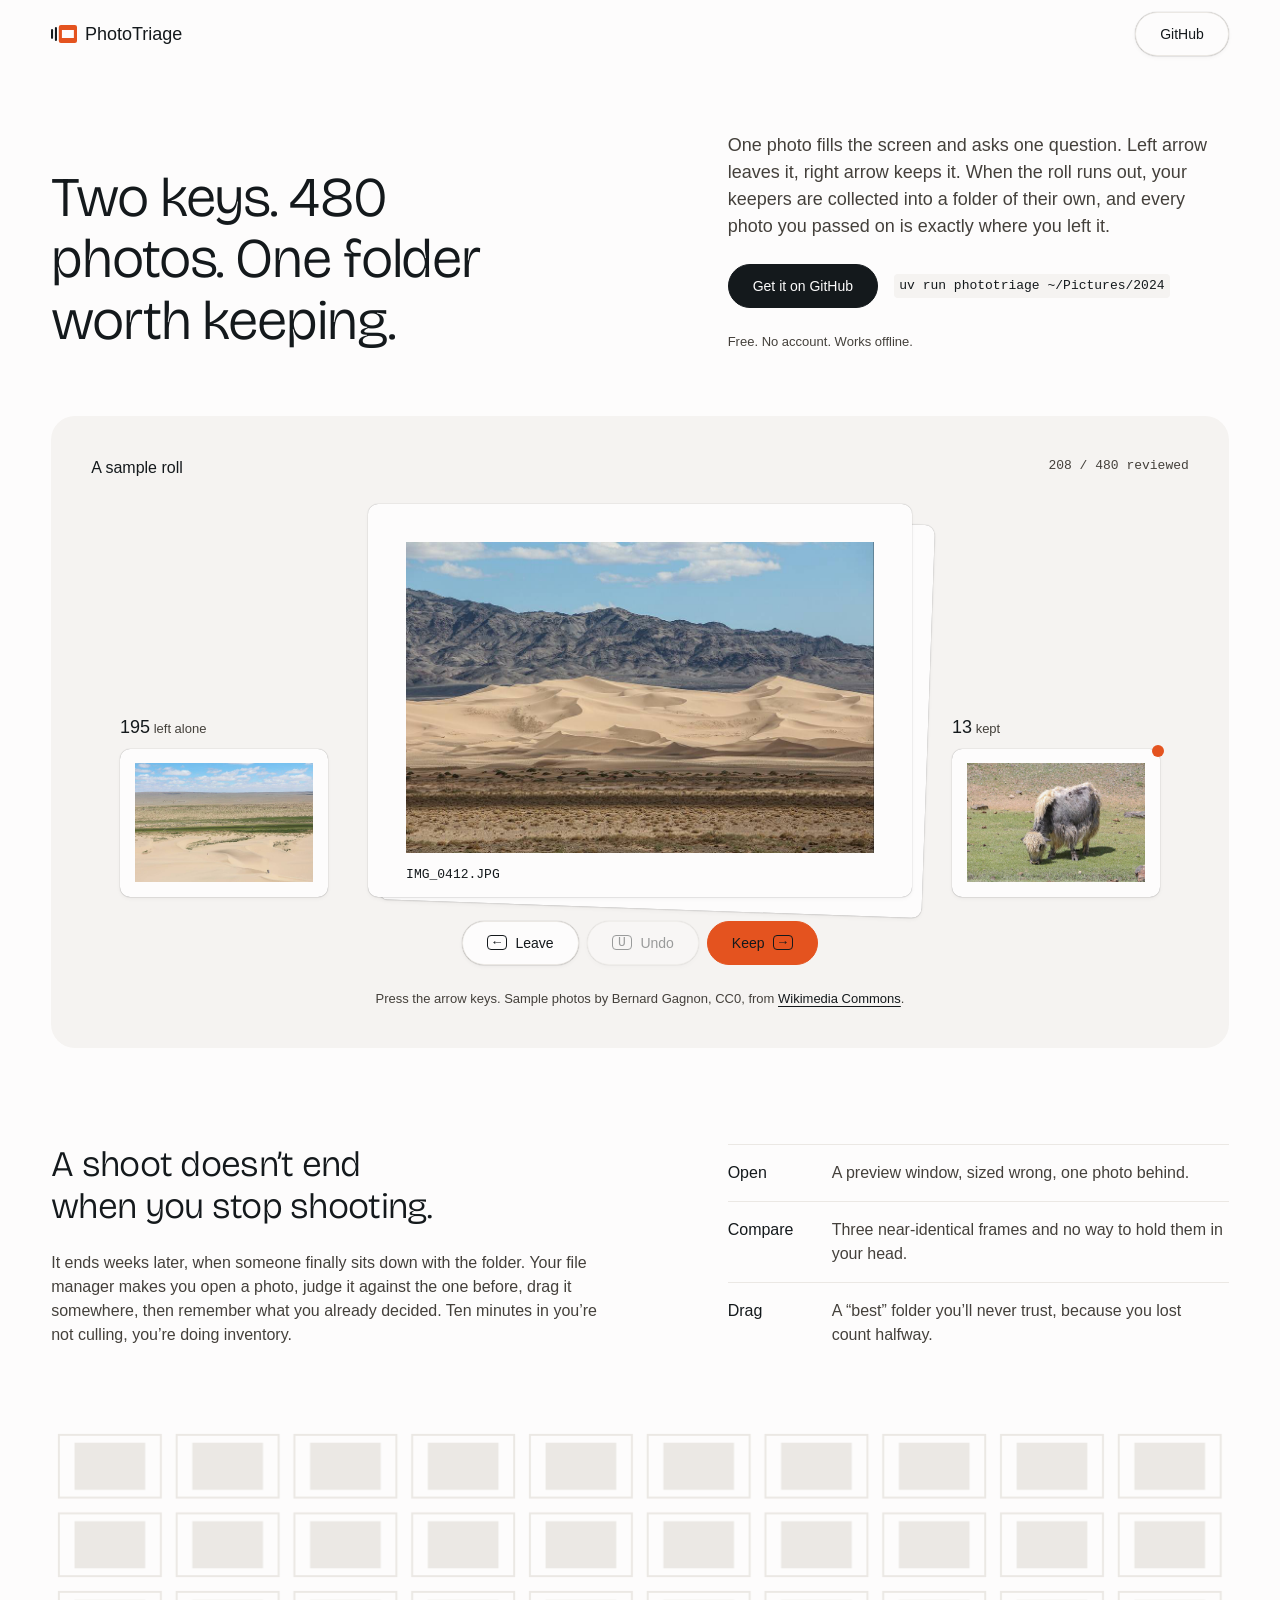
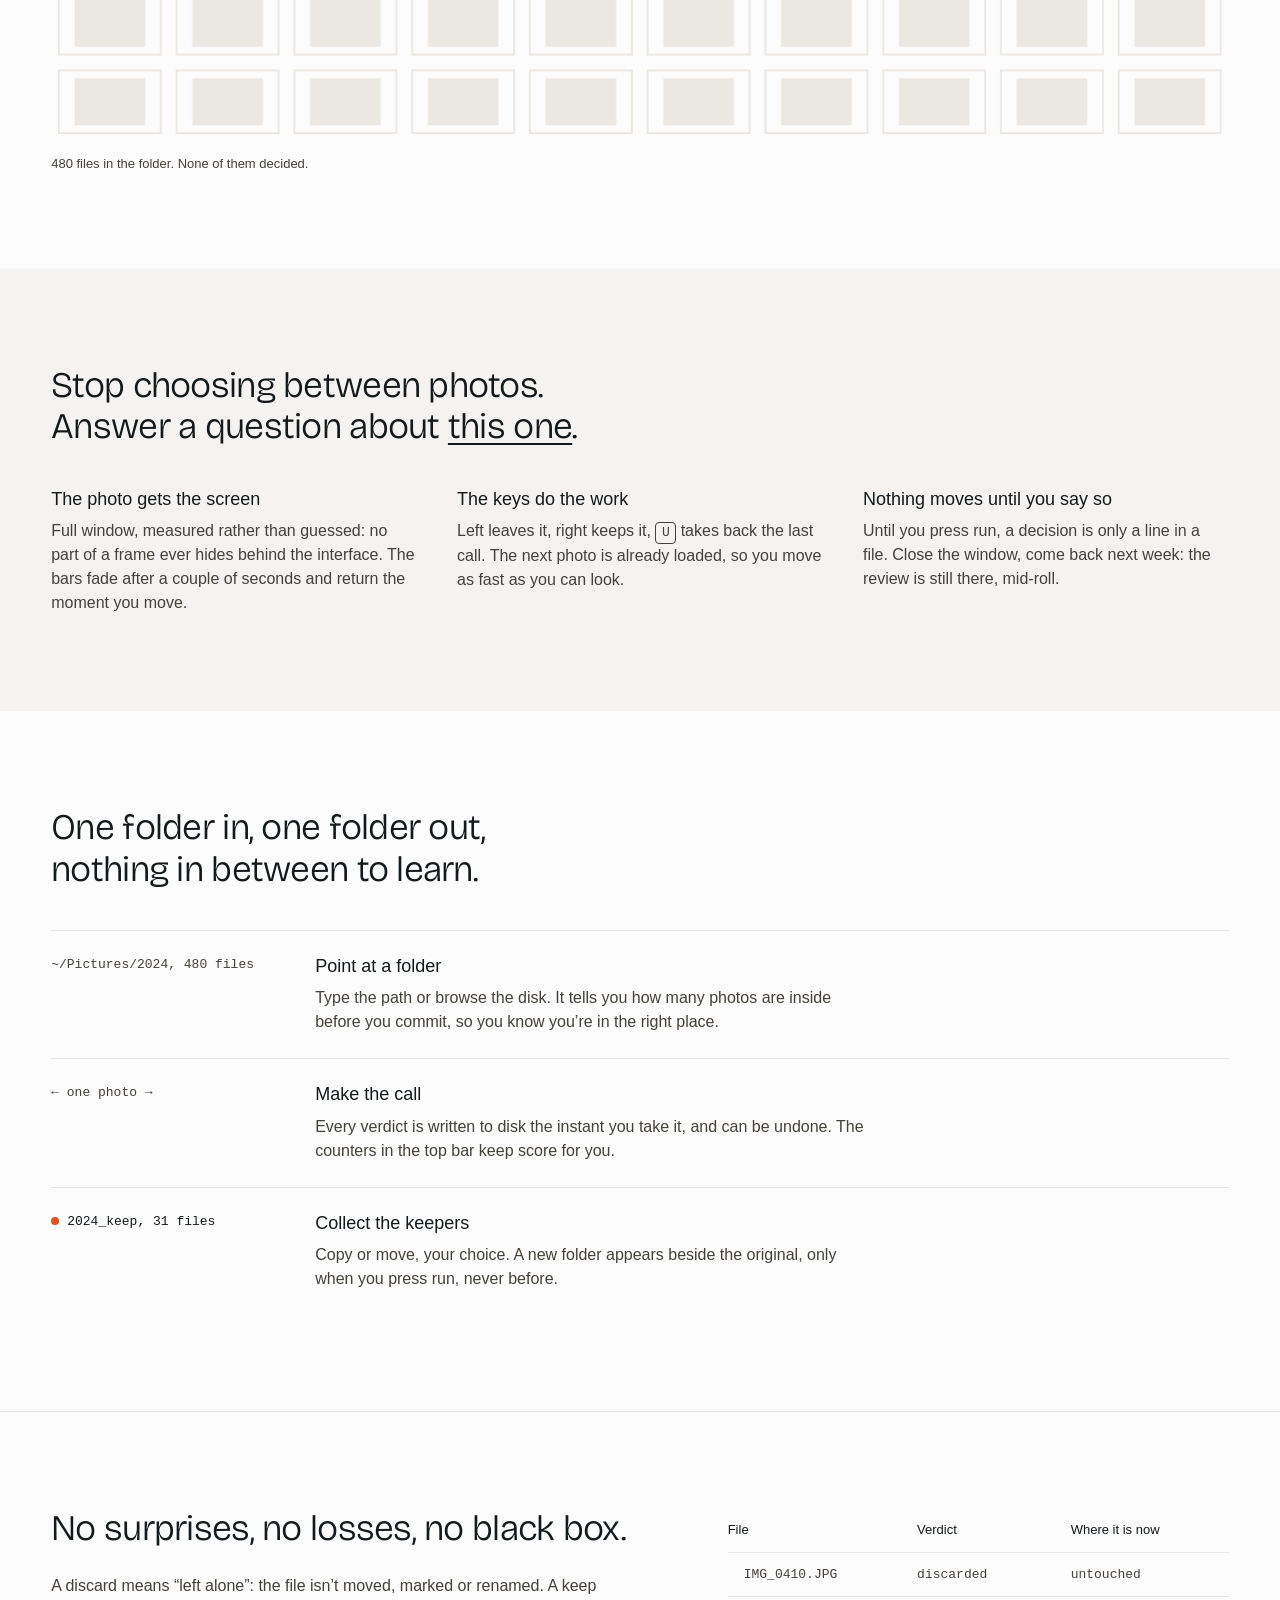
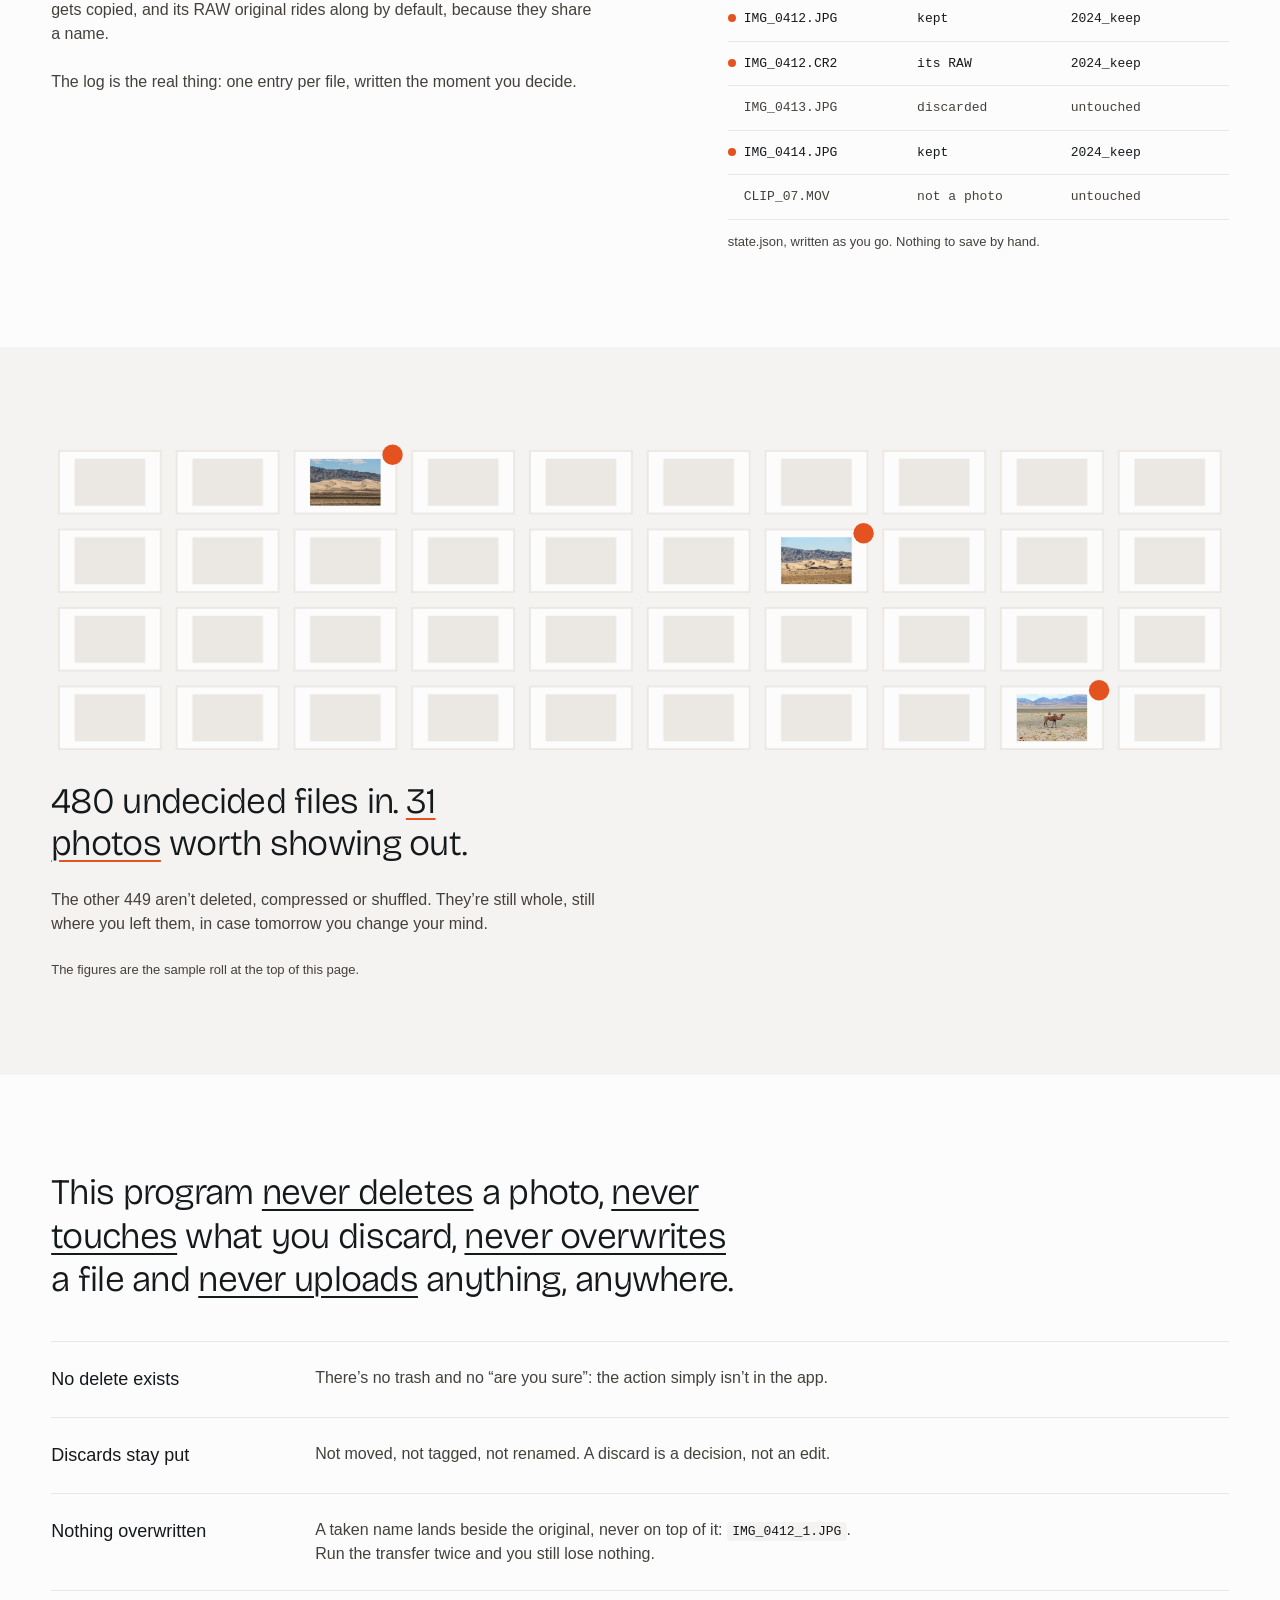
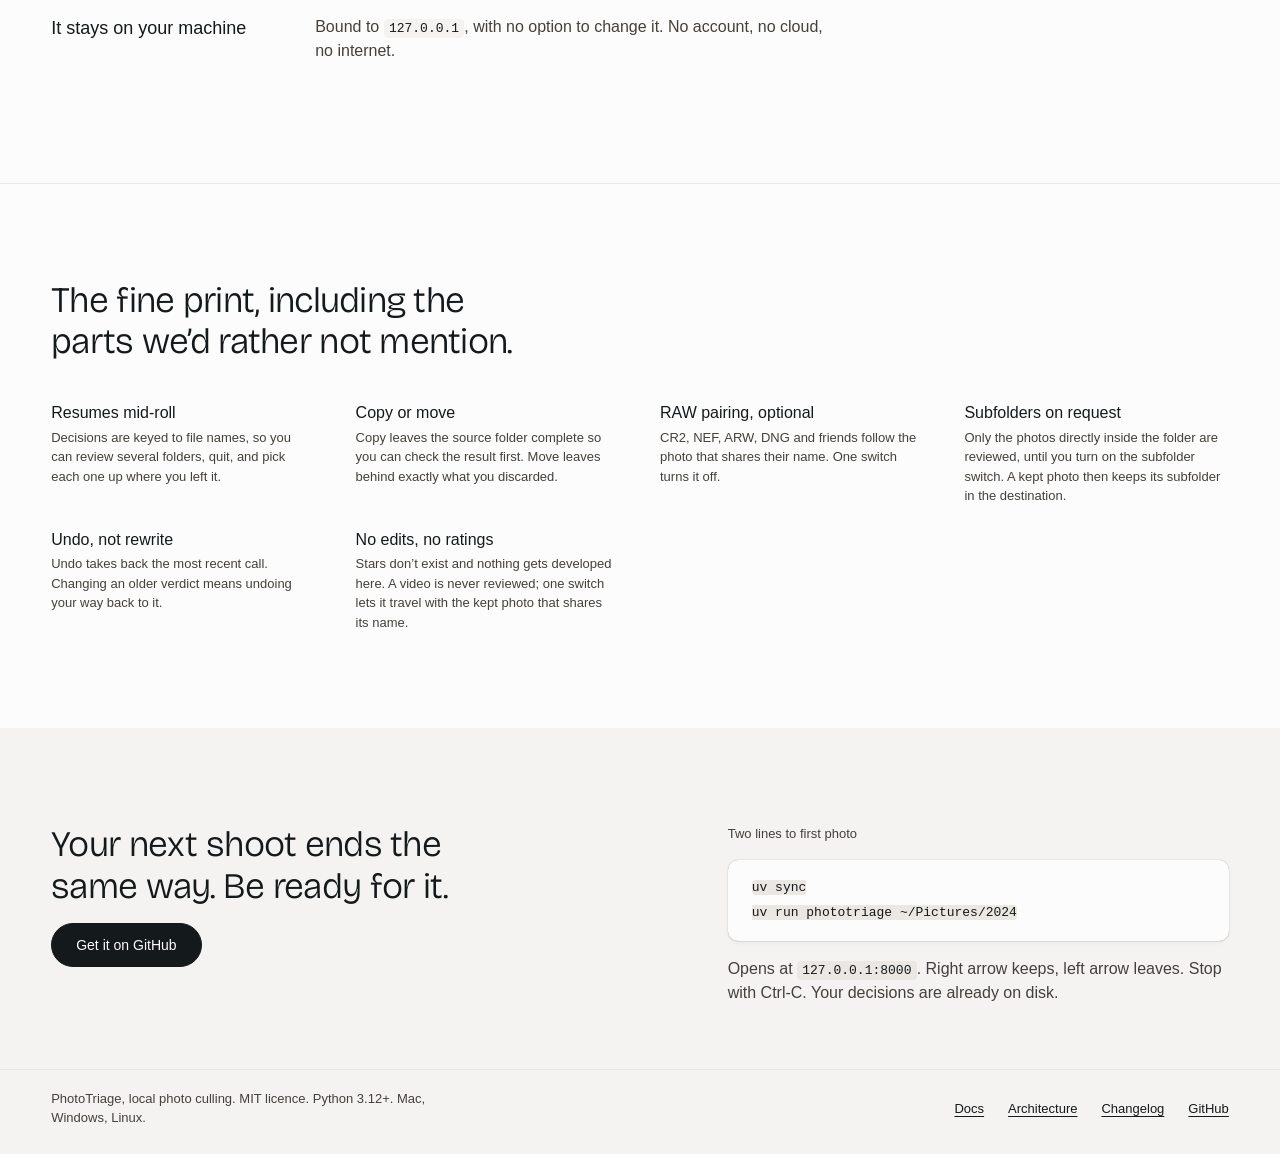
==== commit f886cd0a: "Merge feat/design-record: the landing page has real photos and motion What this changes. The sample " ====
--- a/site/index.html
+++ b/site/index.html
@@ -20,64 +20,40 @@
     <script src="demo.js" defer></script>
   </head>
   <body>
-    <!-- The sample frames. -->
+    <!-- The sample roll: photos by Bernard Gagnon from Wikimedia Commons, each one CC0. -->
     <svg class="plates" aria-hidden="true">
       <symbol id="p1" viewBox="0 0 60 40">
-        <rect class="sky" width="60" height="40" />
-        <circle class="sun" cx="44" cy="13" r="6" />
-        <path class="sand-far" d="M0 28Q20 16 38 26T60 22V40H0Z" />
-        <path class="sand" d="M0 34Q18 26 34 33T60 30V40H0Z" />
-      </symbol>
-      <!-- The same dune with the horizon off level. -->
+        <image href="photos/01.jpg" width="60" height="40" preserveAspectRatio="xMidYMid slice" />
+      </symbol>
       <symbol id="p2" viewBox="0 0 60 40">
-        <rect class="sky" width="60" height="40" />
-        <g transform="rotate(-8 30 20) scale(1.2)">
-          <circle class="sun" cx="40" cy="12" r="6" />
-          <path class="sand-far" d="M-10 28Q20 16 38 26T70 22V50H-10Z" />
-          <path class="sand" d="M-10 34Q18 26 34 33T70 30V50H-10Z" />
-        </g>
+        <image href="photos/02.jpg" width="60" height="40" preserveAspectRatio="xMidYMid slice" />
       </symbol>
       <symbol id="p3" viewBox="0 0 60 40">
-        <rect class="sky" width="60" height="40" />
-        <rect class="sea" y="25" width="60" height="15" />
-        <path class="sail" d="M30 24V8l11 16Z" />
-        <path class="hull" d="M23 25h22l-3 4H26Z" />
-      </symbol>
-      <!-- The same boat, cut by the edge of the frame. -->
+        <image href="photos/03.jpg" width="60" height="40" preserveAspectRatio="xMidYMid slice" />
+      </symbol>
       <symbol id="p4" viewBox="0 0 60 40">
-        <rect class="sky" width="60" height="40" />
-        <rect class="sea" y="25" width="60" height="15" />
-        <g transform="translate(26 0)">
-          <path class="sail" d="M30 24V8l11 16Z" />
-          <path class="hull" d="M23 25h22l-3 4H26Z" />
-        </g>
+        <image href="photos/04.jpg" width="60" height="40" preserveAspectRatio="xMidYMid slice" />
       </symbol>
       <symbol id="p5" viewBox="0 0 60 40">
-        <rect class="wall" width="60" height="40" />
-        <rect class="shade" x="24" y="14" width="12" height="26" />
-        <rect class="sky" x="6" y="8" width="10" height="10" />
-        <rect class="sky" x="44" y="8" width="10" height="10" />
-      </symbol>
-      <!-- The same wall, overexposed until nothing is left. -->
+        <image href="photos/05.jpg" width="60" height="40" preserveAspectRatio="xMidYMid slice" />
+      </symbol>
       <symbol id="p6" viewBox="0 0 60 40">
-        <rect class="blown" width="60" height="40" />
-        <rect class="blown-2" x="24" y="14" width="12" height="26" />
+        <image href="photos/06.jpg" width="60" height="40" preserveAspectRatio="xMidYMid slice" />
       </symbol>
       <symbol id="p7" viewBox="0 0 60 40">
-        <rect class="night" width="60" height="40" />
-        <circle class="blown" cx="15" cy="11" r="5" />
-        <path class="sea" d="M0 40L18 18l10 10 9-14 23 26Z" />
+        <image href="photos/07.jpg" width="60" height="40" preserveAspectRatio="xMidYMid slice" />
       </symbol>
       <symbol id="p8" viewBox="0 0 60 40">
-        <rect class="sky" width="60" height="40" />
-        <rect class="field" y="25" width="60" height="15" />
-        <rect class="shade" x="41" y="22" width="2" height="9" />
-        <circle class="leaf" cx="42" cy="17" r="8" />
+        <image href="photos/08.jpg" width="60" height="40" preserveAspectRatio="xMidYMid slice" />
       </symbol>
       <symbol id="p9" viewBox="0 0 60 40">
-        <rect class="wall" width="60" height="40" />
-        <circle class="sand" cx="30" cy="15" r="7" />
-        <path class="shade" d="M14 40c0-10 7-15 16-15s16 5 16 15Z" />
+        <image href="photos/09.jpg" width="60" height="40" preserveAspectRatio="xMidYMid slice" />
+      </symbol>
+      <symbol id="p10" viewBox="0 0 60 40">
+        <image href="photos/10.jpg" width="60" height="40" preserveAspectRatio="xMidYMid slice" />
+      </symbol>
+      <symbol id="p11" viewBox="0 0 60 40">
+        <image href="photos/11.jpg" width="60" height="40" preserveAspectRatio="xMidYMid slice" />
       </symbol>
     </svg>
 
@@ -115,7 +91,7 @@
             <div class="tray">
               <p class="tray-count"><b id="demo-left">195</b> left alone</p>
               <div class="mount mount-small">
-                <svg viewBox="0 0 60 40" aria-hidden="true"><use id="demo-left-plate" href="#p6" /></svg>
+                <svg viewBox="0 0 60 40" aria-hidden="true"><use id="demo-left-plate" href="#p11" /></svg>
               </div>
             </div>
 
@@ -133,7 +109,7 @@
             <div class="tray tray-kept">
               <p class="tray-count"><b id="demo-kept">13</b> kept</p>
               <div class="mount mount-small">
-                <svg viewBox="0 0 60 40" aria-hidden="true"><use id="demo-kept-plate" href="#p3" /></svg>
+                <svg viewBox="0 0 60 40" aria-hidden="true"><use id="demo-kept-plate" href="#p10" /></svg>
               </div>
             </div>
 
@@ -144,8 +120,9 @@
               <button type="button" class="key key-keep" id="demo-keep">Keep <kbd>&rarr;</kbd></button>
             </div>
             <p class="note bench-note">
-              <span id="demo-hint" hidden>Press the arrow keys. </span>The frames are drawings, not
-              photographs.
+              <span id="demo-hint" hidden>Press the arrow keys. </span>Sample photos by Bernard
+              Gagnon, CC0, from
+              <a href="https://commons.wikimedia.org/wiki/File:Khongoryn_Els_03.jpg">Wikimedia Commons</a>.
             </p>
             <p class="visually-hidden" id="demo-status" role="status"></p>
           </div>
@@ -315,16 +292,22 @@
       </section>
 
       <!-- ============ The keep: the payoff ============ -->
-      <section class="keep">
+      <section class="keep" id="demo-payoff">
       <div class="wrap">
         <svg class="heap-sheet" viewBox="0 0 150 40" role="img" aria-label="The same forty mounts. Three show a frame and carry the wax mark. The others are as they were.">
           <rect width="150" height="40" fill="url(#blank)" />
-          <use href="#p1" x="33" y="2" width="9" height="6" />
-          <circle class="wax" cx="43.5" cy="1.5" r="1.3" />
-          <use href="#p3" x="93" y="12" width="9" height="6" />
-          <circle class="wax" cx="103.5" cy="11.5" r="1.3" />
-          <use href="#p5" x="123" y="32" width="9" height="6" />
-          <circle class="wax" cx="133.5" cy="31.5" r="1.3" />
+          <g class="kept-one">
+            <use href="#p1" x="33" y="2" width="9" height="6" />
+            <circle class="wax" cx="43.5" cy="1.5" r="1.3" />
+          </g>
+          <g class="kept-one">
+            <use href="#p3" x="93" y="12" width="9" height="6" />
+            <circle class="wax" cx="103.5" cy="11.5" r="1.3" />
+          </g>
+          <g class="kept-one">
+            <use href="#p5" x="123" y="32" width="9" height="6" />
+            <circle class="wax" cx="133.5" cy="31.5" r="1.3" />
+          </g>
         </svg>
         <p class="statement">
           480 undecided files in. <span class="mark">31 photos</span> worth showing out.
--- a/site/style.css
+++ b/site/style.css
@@ -15,18 +15,6 @@
   --color-kept: #e4531f;
   --color-kept-hover: #ee6a3a;
 
-  /* The inks of the sample frames. */
-  --plate-sky: oklch(82% 0.07 232);
-  --plate-sea: oklch(52% 0.1 242);
-  --plate-sand: oklch(80% 0.09 82);
-  --plate-sand-far: oklch(68% 0.1 66);
-  --plate-wall: oklch(70% 0.09 52);
-  --plate-blown: oklch(97% 0.012 90);
-  --plate-blown-2: oklch(93% 0.02 85);
-  --plate-night: oklch(33% 0.09 270);
-  --plate-field: oklch(80% 0.14 118);
-  --plate-leaf: oklch(58% 0.14 146);
-
   /* Only the display face is requested. The page has to hold its shape when that request fails,
      so the fallback is the system face at the same light weight. */
   --font-display: "Bricolage Grotesque", system-ui, -apple-system, "Segoe UI", Roboto, sans-serif;
@@ -136,6 +124,7 @@
 h2,
 .statement {
   font-size: var(--text-xl);
+  line-height: 1.15;
   max-width: 26ch;
 }
 
@@ -190,12 +179,16 @@
   font-size: var(--text-sm);
 }
 
-/* The kept mark: a drawn line under the words that carry the sentence. */
+/* A drawn line under the words that carry the sentence. */
 .mark {
   text-decoration-line: underline;
-  text-decoration-color: var(--color-kept);
   text-decoration-thickness: 2px;
   text-underline-offset: 0.14em;
+}
+
+/* The line is orange only under the photos that were kept. */
+.statement .mark {
+  text-decoration-color: var(--color-kept);
 }
 
 /* Off the layout, still read aloud. */
@@ -215,55 +208,8 @@
   height: 0;
 }
 
-.sky {
-  fill: var(--plate-sky);
-}
-
-.sea {
-  fill: var(--plate-sea);
-}
-
-.sun,
 .wax {
   fill: var(--color-kept);
-}
-
-.sand {
-  fill: var(--plate-sand);
-}
-
-.sand-far,
-.hull {
-  fill: var(--plate-sand-far);
-}
-
-.sail,
-.blown {
-  fill: var(--plate-blown);
-}
-
-.blown-2 {
-  fill: var(--plate-blown-2);
-}
-
-.wall {
-  fill: var(--plate-wall);
-}
-
-.night {
-  fill: var(--plate-night);
-}
-
-rect.field {
-  fill: var(--plate-field);
-}
-
-.leaf {
-  fill: var(--plate-leaf);
-}
-
-.shade {
-  fill: var(--color-ink);
 }
 
 /* ---------- shell ---------- */
@@ -502,6 +448,14 @@
   position: relative;
 }
 
+/* The copy of a slide on its way to a tray. */
+.mount-flying {
+  position: absolute;
+  inset: 0;
+  z-index: 1;
+  pointer-events: none;
+}
+
 /* The frame the next key press brings, already on the table. */
 .mount-next {
   position: absolute;
@@ -539,6 +493,8 @@
 }
 
 .tray-count b {
+  /* A box of its own, so the count can move when it changes. */
+  display: inline-block;
   font-size: var(--text-md);
   font-weight: 500;
   font-variant-numeric: tabular-nums;
@@ -705,6 +661,28 @@
 
 .keep {
   background: var(--color-taupe);
+}
+
+/* The three kept frames arrive one after the other. */
+.kept-one {
+  transform-box: fill-box;
+  transform-origin: center;
+  transition:
+    opacity 500ms var(--ease-out),
+    transform 500ms var(--ease-out);
+}
+
+.kept-one:nth-of-type(2) {
+  transition-delay: 150ms;
+}
+
+.kept-one:nth-of-type(3) {
+  transition-delay: 300ms;
+}
+
+.is-waiting .kept-one {
+  opacity: 0;
+  transform: scale(0.8);
 }
 
 /* ---------- the guarantee ---------- */
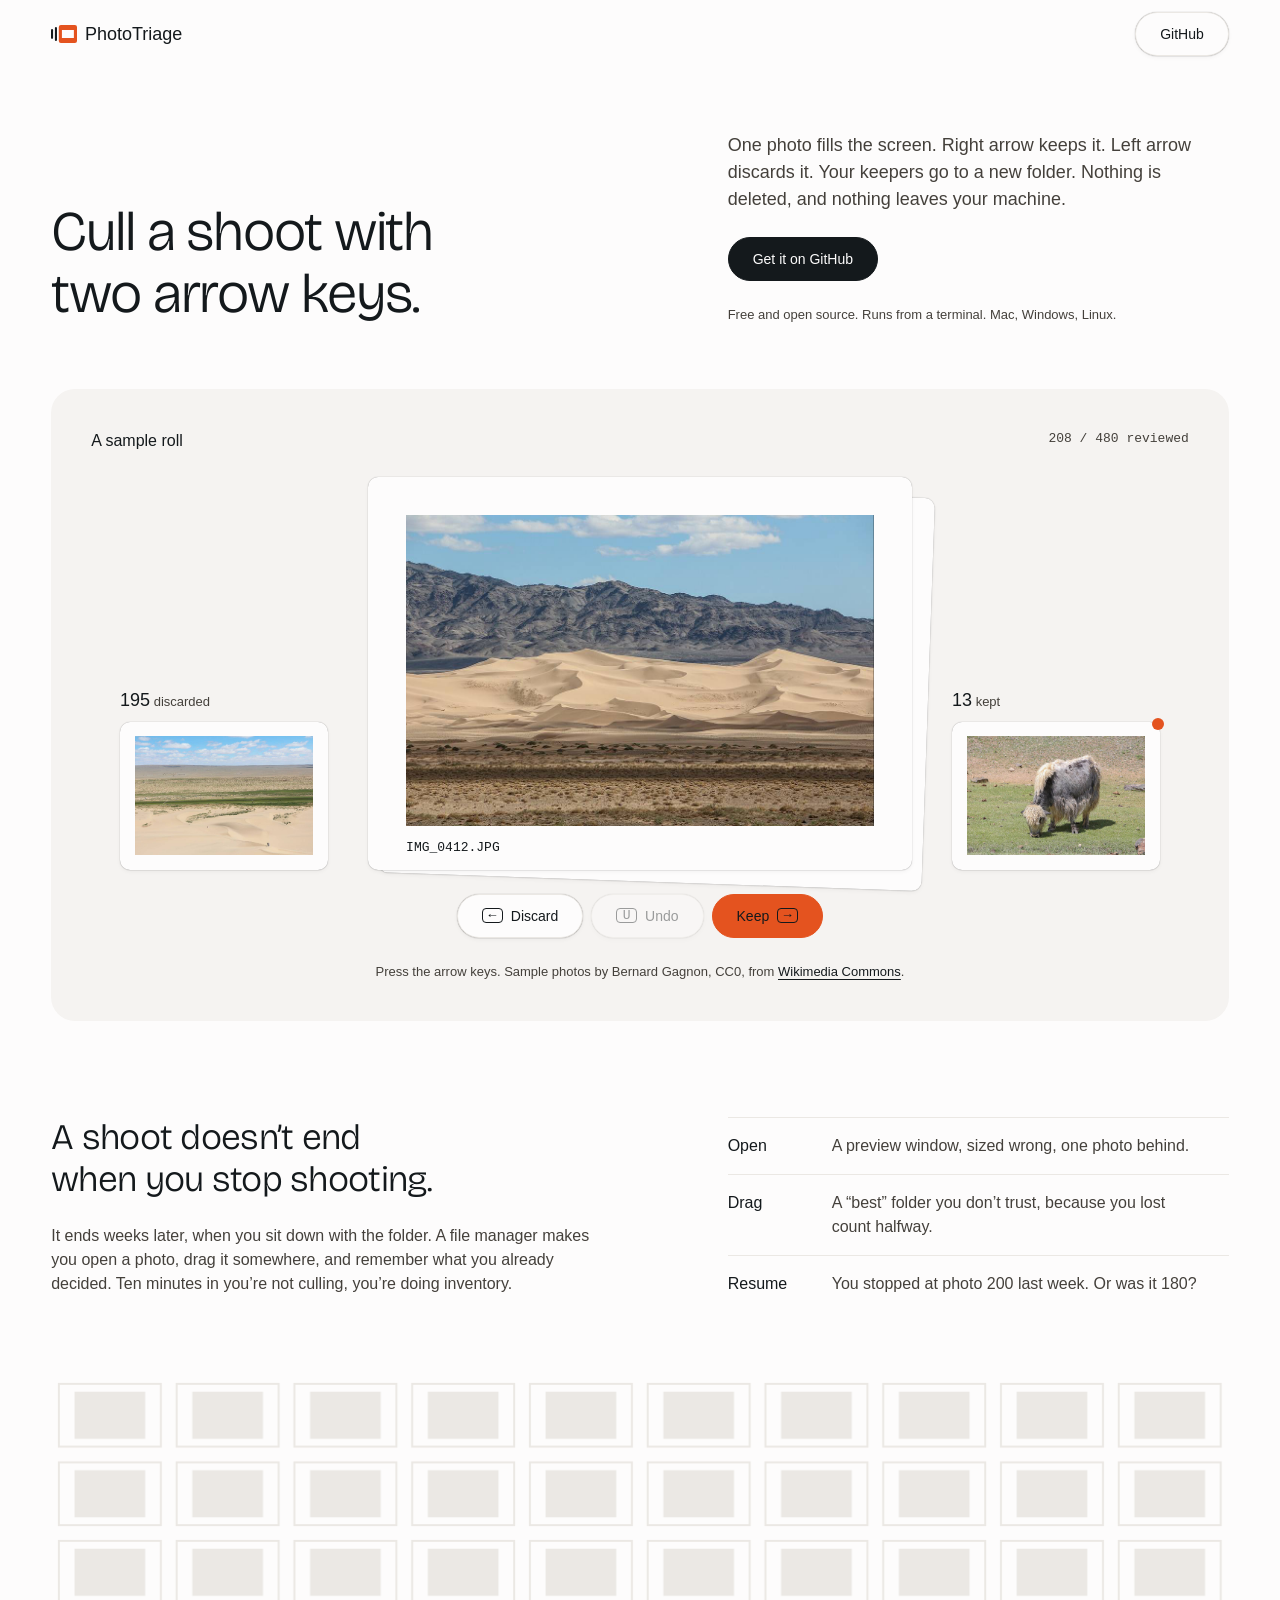
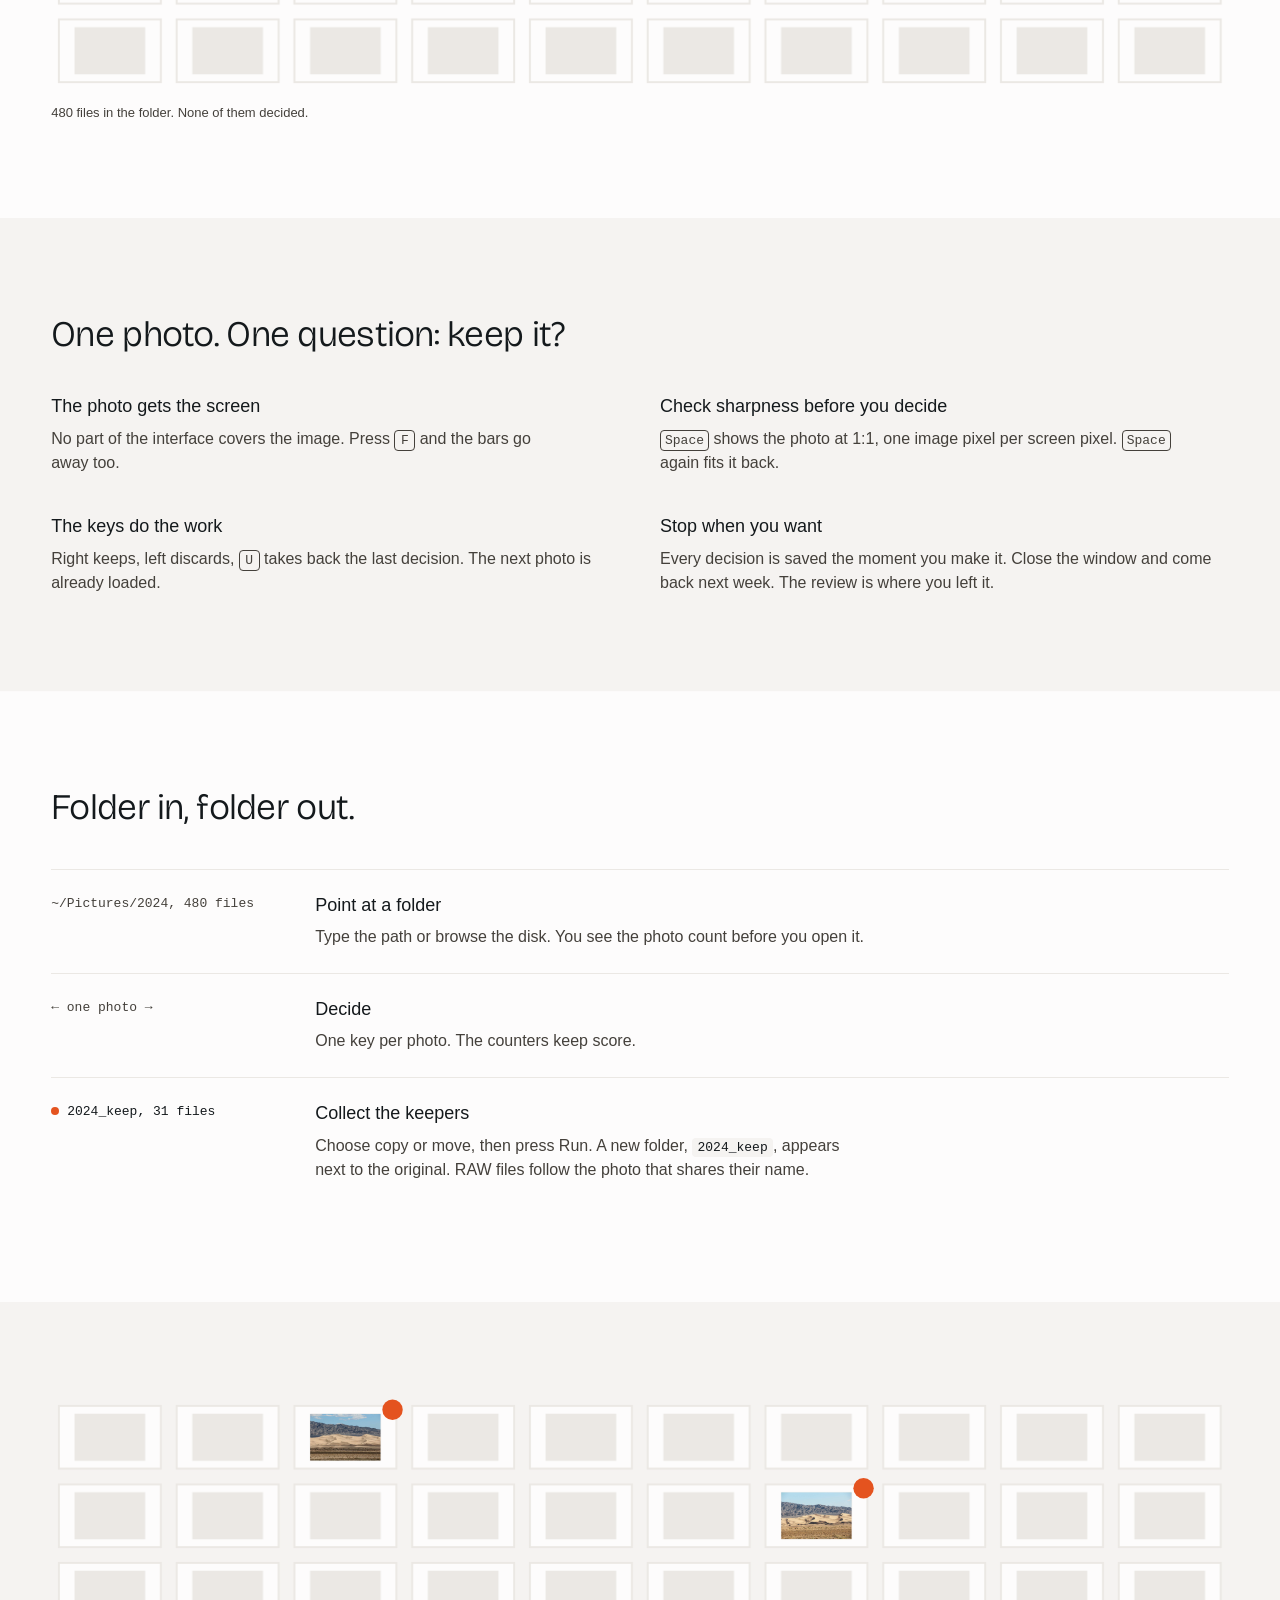
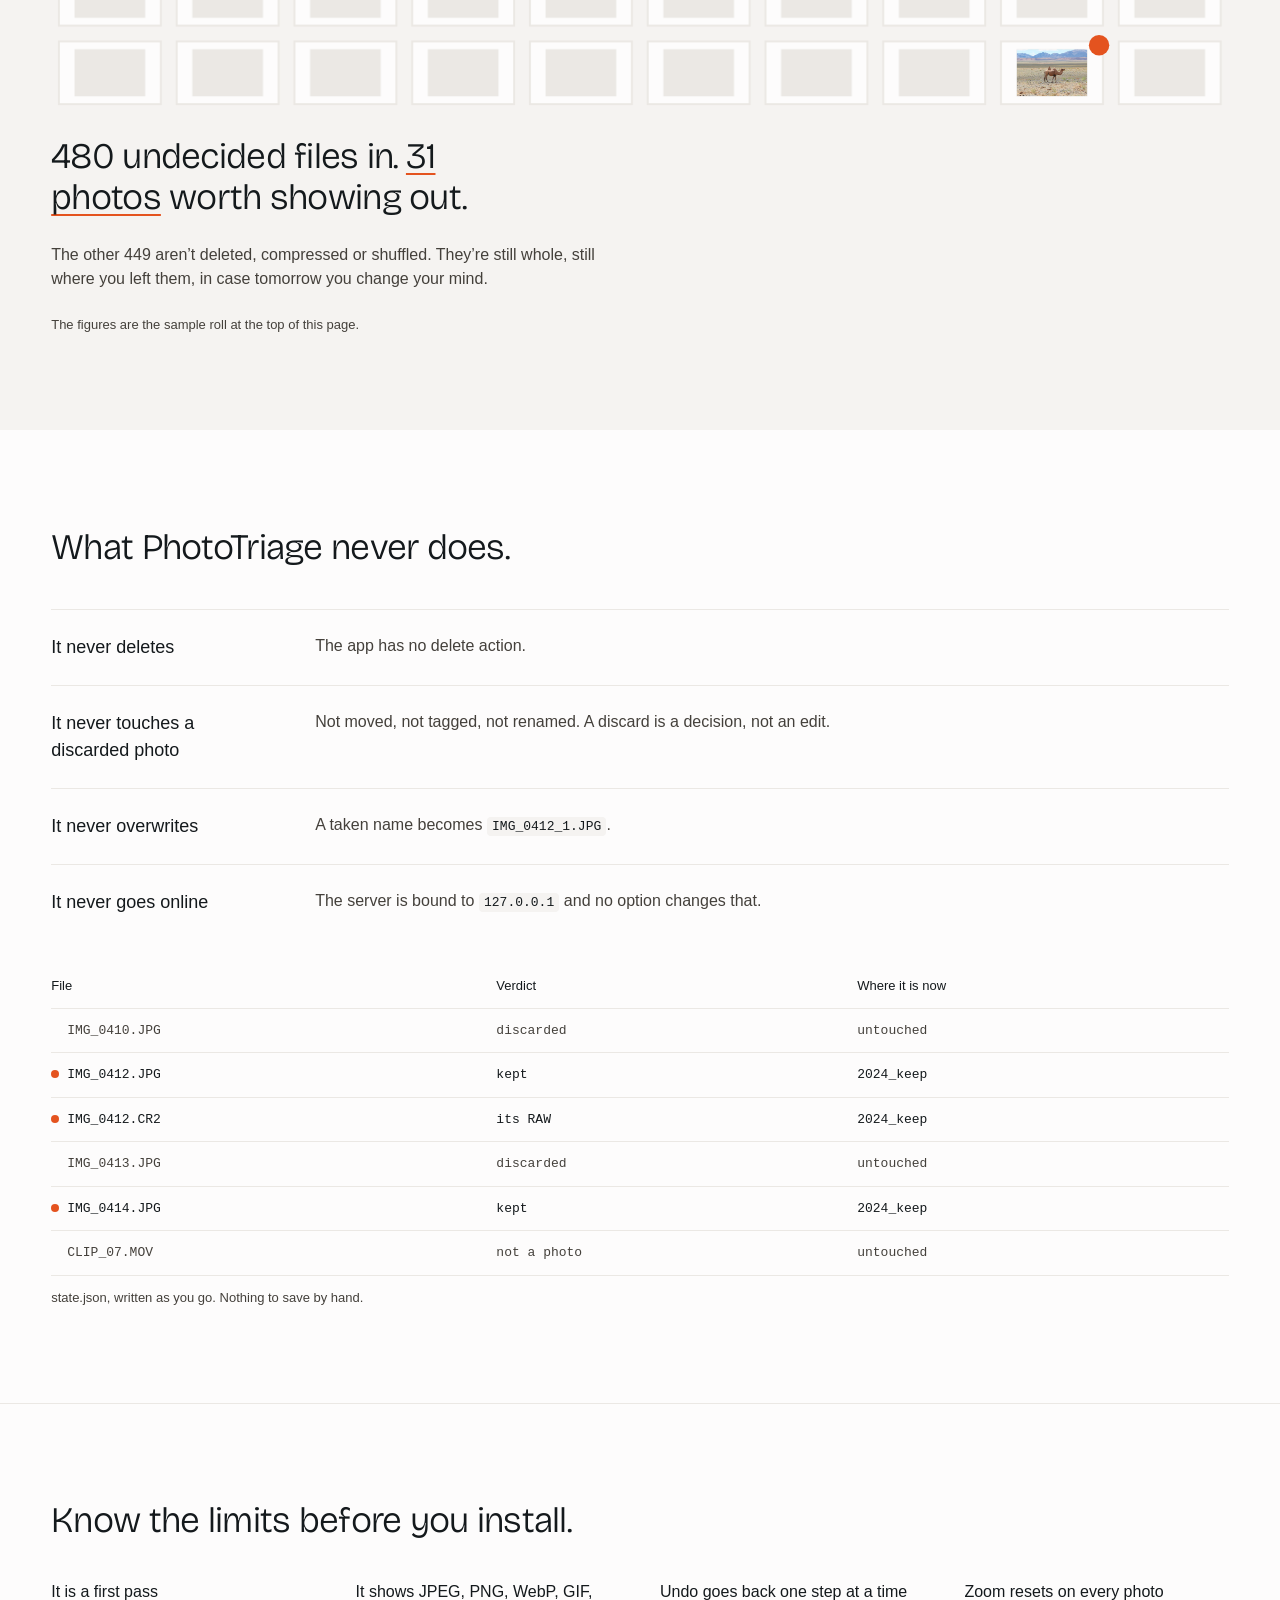
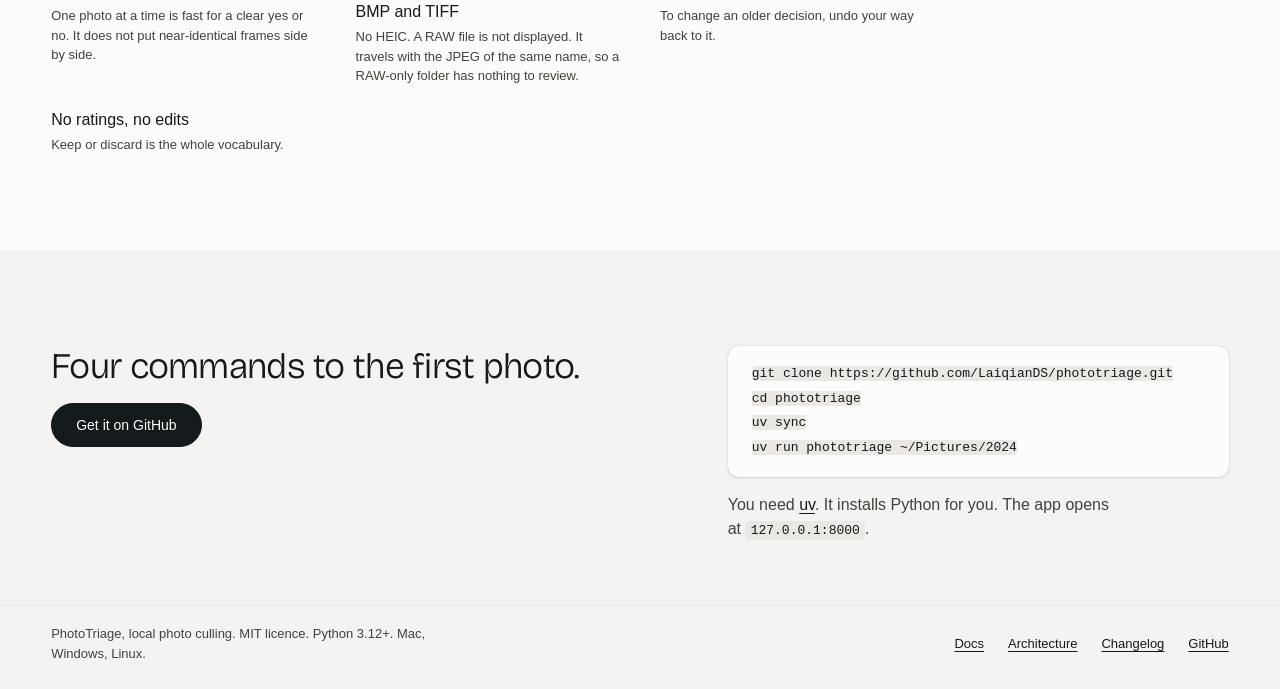
==== commit 4e3b9c7f: "Merge feat/landing-copy: the landing page has new copy for readers who use a terminal" ====
--- a/site/index.html
+++ b/site/index.html
@@ -66,18 +66,16 @@
       <!-- ============ The table: the mechanism, working ============ -->
       <section class="hero">
         <div class="wrap hero-copy">
-          <h1>Two keys. 480 photos. One folder worth keeping.</h1>
-          <div>
-            <p>
-              One photo fills the screen and asks one question. Left arrow leaves it, right arrow
-              keeps it. When the roll runs out, your keepers are collected into a folder of their
-              own, and every photo you passed on is exactly where you left it.
+          <h1>Cull a shoot with two arrow keys.</h1>
+          <div>
+            <p>
+              One photo fills the screen. Right arrow keeps it. Left arrow discards it. Your
+              keepers go to a new folder. Nothing is deleted, and nothing leaves your machine.
             </p>
             <p class="cta-row">
               <a class="btn" href="https://github.com/LaiqianDS/phototriage">Get it on GitHub</a>
-              <code>uv run phototriage ~/Pictures/2024</code>
-            </p>
-            <p class="note">Free. No account. Works offline.</p>
+            </p>
+            <p class="note">Free and open source. Runs from a terminal. Mac, Windows, Linux.</p>
           </div>
         </div>
 
@@ -89,7 +87,7 @@
             </p>
 
             <div class="tray">
-              <p class="tray-count"><b id="demo-left">195</b> left alone</p>
+              <p class="tray-count"><b id="demo-left">195</b> discarded</p>
               <div class="mount mount-small">
                 <svg viewBox="0 0 60 40" aria-hidden="true"><use id="demo-left-plate" href="#p11" /></svg>
               </div>
@@ -115,7 +113,7 @@
 
             <!-- Shown by the script, so a page without it offers no dead control. -->
             <div class="keys" id="demo-keys" hidden>
-              <button type="button" class="key" id="demo-leave"><kbd>&larr;</kbd> Leave</button>
+              <button type="button" class="key" id="demo-leave"><kbd>&larr;</kbd> Discard</button>
               <button type="button" class="key" id="demo-undo" disabled><kbd>U</kbd> Undo</button>
               <button type="button" class="key key-keep" id="demo-keep">Keep <kbd>&rarr;</kbd></button>
             </div>
@@ -135,10 +133,9 @@
           <div>
             <h2>A shoot doesn&rsquo;t end when you stop shooting.</h2>
             <p>
-              It ends weeks later, when someone finally sits down with the folder. Your file
-              manager makes you open a photo, judge it against the one before, drag it somewhere,
-              then remember what you already decided. Ten minutes in you&rsquo;re not culling,
-              you&rsquo;re doing inventory.
+              It ends weeks later, when you sit down with the folder. A file manager makes you open
+              a photo, drag it somewhere, and remember what you already decided. Ten minutes in
+              you&rsquo;re not culling, you&rsquo;re doing inventory.
             </p>
           </div>
           <dl class="rows">
@@ -147,15 +144,14 @@
               <dd>A preview window, sized wrong, one photo behind.</dd>
             </div>
             <div>
-              <dt>Compare</dt>
-              <dd>Three near-identical frames and no way to hold them in your head.</dd>
-            </div>
-            <div>
               <dt>Drag</dt>
               <dd>
-                A &ldquo;best&rdquo; folder you&rsquo;ll never trust, because you lost count
-                halfway.
+                A &ldquo;best&rdquo; folder you don&rsquo;t trust, because you lost count halfway.
               </dd>
+            </div>
+            <div>
+              <dt>Resume</dt>
+              <dd>You stopped at photo 200 last week. Or was it 180?</dd>
             </div>
           </dl>
         </div>
@@ -173,29 +169,34 @@
 
       <!-- ============ The rule: the reframe ============ -->
       <section class="wrap rule band">
-        <h2>
-          Stop choosing between photos. Answer a question about <span class="mark">this one</span>.
-        </h2>
+        <h2>One photo. One question: keep it?</h2>
         <div class="rule-grid">
           <div>
             <h3>The photo gets the screen</h3>
             <p>
-              Full window, measured rather than guessed: no part of a frame ever hides behind the
-              interface. The bars fade after a couple of seconds and return the moment you move.
+              No part of the interface covers the image. Press <kbd>F</kbd> and the bars go away
+              too.
+            </p>
+          </div>
+          <div>
+            <h3>Check sharpness before you decide</h3>
+            <p>
+              <kbd>Space</kbd> shows the photo at 1:1, one image pixel per screen pixel.
+              <kbd>Space</kbd> again fits it back.
             </p>
           </div>
           <div>
             <h3>The keys do the work</h3>
             <p>
-              Left leaves it, right keeps it, <kbd>U</kbd> takes back the last call. The next photo
-              is already loaded, so you move as fast as you can look.
-            </p>
-          </div>
-          <div>
-            <h3>Nothing moves until you say so</h3>
-            <p>
-              Until you press run, a decision is only a line in a file. Close the window, come back
-              next week: the review is still there, mid-roll.
+              Right keeps, left discards, <kbd>U</kbd> takes back the last decision. The next photo
+              is already loaded.
+            </p>
+          </div>
+          <div>
+            <h3>Stop when you want</h3>
+            <p>
+              Every decision is saved the moment you make it. Close the window and come back next
+              week. The review is where you left it.
             </p>
           </div>
         </div>
@@ -203,92 +204,27 @@
 
       <!-- ============ The pass: the mechanics, in order ============ -->
       <section class="wrap">
-        <h2>One folder in, one folder out, nothing in between to learn.</h2>
+        <h2>Folder in, folder out.</h2>
         <ol class="steps">
           <li>
             <p class="path">~/Pictures/2024, 480 files</p>
             <h3>Point at a folder</h3>
-            <p>
-              Type the path or browse the disk. It tells you how many photos are inside before you
-              commit, so you know you&rsquo;re in the right place.
-            </p>
+            <p>Type the path or browse the disk. You see the photo count before you open it.</p>
           </li>
           <li>
             <p class="path">&larr; one photo &rarr;</p>
-            <h3>Make the call</h3>
-            <p>
-              Every verdict is written to disk the instant you take it, and can be undone. The
-              counters in the top bar keep score for you.
-            </p>
+            <h3>Decide</h3>
+            <p>One key per photo. The counters keep score.</p>
           </li>
           <li>
             <p class="path path-kept">2024_keep, 31 files</p>
             <h3>Collect the keepers</h3>
             <p>
-              Copy or move, your choice. A new folder appears beside the original, only when you
-              press run, never before.
+              Choose copy or move, then press Run. A new folder, <code>2024_keep</code>, appears
+              next to the original. RAW files follow the photo that shares their name.
             </p>
           </li>
         </ol>
-      </section>
-
-      <!-- ============ The ledger: the trust ============ -->
-      <section class="wrap split ledger">
-        <div>
-          <h2>No surprises, no losses, no black box.</h2>
-          <p>
-            A discard means &ldquo;left alone&rdquo;: the file isn&rsquo;t moved, marked or renamed.
-            A keep gets copied, and its RAW original rides along by default, because they share a
-            name.
-          </p>
-          <p>The log is the real thing: one entry per file, written the moment you decide.</p>
-        </div>
-        <div class="scroll">
-          <table>
-            <caption class="note">
-              state.json, written as you go. Nothing to save by hand.
-            </caption>
-            <thead>
-              <tr>
-                <th scope="col">File</th>
-                <th scope="col">Verdict</th>
-                <th scope="col">Where it is now</th>
-              </tr>
-            </thead>
-            <tbody>
-              <tr>
-                <td>IMG_0410.JPG</td>
-                <td>discarded</td>
-                <td>untouched</td>
-              </tr>
-              <tr class="is-kept">
-                <td>IMG_0412.JPG</td>
-                <td>kept</td>
-                <td>2024_keep</td>
-              </tr>
-              <tr class="is-kept">
-                <td>IMG_0412.CR2</td>
-                <td>its RAW</td>
-                <td>2024_keep</td>
-              </tr>
-              <tr>
-                <td>IMG_0413.JPG</td>
-                <td>discarded</td>
-                <td>untouched</td>
-              </tr>
-              <tr class="is-kept">
-                <td>IMG_0414.JPG</td>
-                <td>kept</td>
-                <td>2024_keep</td>
-              </tr>
-              <tr>
-                <td>CLIP_07.MOV</td>
-                <td>not a photo</td>
-                <td>untouched</td>
-              </tr>
-            </tbody>
-          </table>
-        </div>
       </section>
 
       <!-- ============ The keep: the payoff ============ -->
@@ -320,90 +256,106 @@
       </div>
       </section>
 
-      <!-- ============ The guarantee: the objection ============ -->
+      <!-- ============ The guarantee: the trust, and the table as its proof ============ -->
       <section class="guarantee">
         <div class="wrap">
-          <h2>
-            This program <span class="mark">never deletes</span> a photo,
-            <span class="mark">never touches</span> what you discard,
-            <span class="mark">never overwrites</span> a file and
-            <span class="mark">never uploads</span> anything, anywhere.
-          </h2>
+          <h2>What PhotoTriage never does.</h2>
           <dl class="rows rows-wide">
             <div>
-              <dt>No delete exists</dt>
-              <dd>
-                There&rsquo;s no trash and no &ldquo;are you sure&rdquo;: the action simply
-                isn&rsquo;t in the app.
-              </dd>
-            </div>
-            <div>
-              <dt>Discards stay put</dt>
+              <dt>It never deletes</dt>
+              <dd>The app has no delete action.</dd>
+            </div>
+            <div>
+              <dt>It never touches a discarded photo</dt>
               <dd>Not moved, not tagged, not renamed. A discard is a decision, not an edit.</dd>
             </div>
             <div>
-              <dt>Nothing overwritten</dt>
-              <dd>
-                A taken name lands beside the original, never on top of it:
-                <code>IMG_0412_1.JPG</code>. Run the transfer twice and you still lose nothing.
-              </dd>
-            </div>
-            <div>
-              <dt>It stays on your machine</dt>
-              <dd>
-                Bound to <code>127.0.0.1</code>, with no option to change it. No account, no cloud,
-                no internet.
-              </dd>
+              <dt>It never overwrites</dt>
+              <dd>A taken name becomes <code>IMG_0412_1.JPG</code>.</dd>
+            </div>
+            <div>
+              <dt>It never goes online</dt>
+              <dd>The server is bound to <code>127.0.0.1</code> and no option changes that.</dd>
             </div>
           </dl>
-        </div>
-      </section>
-
-      <!-- ============ The fine print ============ -->
+          <!-- Focusable, so the keyboard can scroll it when it is wider than the screen. -->
+          <div class="scroll" role="region" aria-labelledby="ledger-caption" tabindex="0">
+            <table>
+              <caption class="note" id="ledger-caption">
+                state.json, written as you go. Nothing to save by hand.
+              </caption>
+              <thead>
+                <tr>
+                  <th scope="col">File</th>
+                  <th scope="col">Verdict</th>
+                  <th scope="col">Where it is now</th>
+                </tr>
+              </thead>
+              <tbody>
+                <tr>
+                  <td>IMG_0410.JPG</td>
+                  <td>discarded</td>
+                  <td>untouched</td>
+                </tr>
+                <tr class="is-kept">
+                  <td>IMG_0412.JPG</td>
+                  <td>kept</td>
+                  <td>2024_keep</td>
+                </tr>
+                <tr class="is-kept">
+                  <td>IMG_0412.CR2</td>
+                  <td>its RAW</td>
+                  <td>2024_keep</td>
+                </tr>
+                <tr>
+                  <td>IMG_0413.JPG</td>
+                  <td>discarded</td>
+                  <td>untouched</td>
+                </tr>
+                <tr class="is-kept">
+                  <td>IMG_0414.JPG</td>
+                  <td>kept</td>
+                  <td>2024_keep</td>
+                </tr>
+                <tr>
+                  <td>CLIP_07.MOV</td>
+                  <td>not a photo</td>
+                  <td>untouched</td>
+                </tr>
+              </tbody>
+            </table>
+          </div>
+        </div>
+      </section>
+
+      <!-- ============ The limits ============ -->
       <section class="wrap fine">
-        <h2>The fine print, including the parts we&rsquo;d rather not mention.</h2>
+        <h2>Know the limits before you install.</h2>
         <div class="fine-grid">
           <div>
-            <h3>Resumes mid-roll</h3>
-            <p>
-              Decisions are keyed to file names, so you can review several folders, quit, and pick
-              each one up where you left it.
-            </p>
-          </div>
-          <div>
-            <h3>Copy or move</h3>
-            <p>
-              Copy leaves the source folder complete so you can check the result first. Move leaves
-              behind exactly what you discarded.
-            </p>
-          </div>
-          <div>
-            <h3>RAW pairing, optional</h3>
-            <p>
-              CR2, NEF, ARW, DNG and friends follow the photo that shares their name. One switch
-              turns it off.
-            </p>
-          </div>
-          <div>
-            <h3>Subfolders on request</h3>
-            <p>
-              Only the photos directly inside the folder are reviewed, until you turn on the
-              subfolder switch. A kept photo then keeps its subfolder in the destination.
-            </p>
-          </div>
-          <div>
-            <h3>Undo, not rewrite</h3>
-            <p>
-              Undo takes back the most recent call. Changing an older verdict means undoing your
-              way back to it.
-            </p>
-          </div>
-          <div>
-            <h3>No edits, no ratings</h3>
-            <p>
-              Stars don&rsquo;t exist and nothing gets developed here. A video is never reviewed;
-              one switch lets it travel with the kept photo that shares its name.
-            </p>
+            <h3>It is a first pass</h3>
+            <p>
+              One photo at a time is fast for a clear yes or no. It does not put near-identical
+              frames side by side.
+            </p>
+          </div>
+          <div>
+            <h3>It shows JPEG, PNG, WebP, GIF, BMP and TIFF</h3>
+            <p>
+              No HEIC. A RAW file is not displayed. It travels with the JPEG of the same name, so a
+              RAW-only folder has nothing to review.
+            </p>
+          </div>
+          <div>
+            <h3>Undo goes back one step at a time</h3>
+            <p>To change an older decision, undo your way back to it.</p>
+          </div>
+          <div>
+            <h3>Zoom resets on every photo</h3>
+          </div>
+          <div>
+            <h3>No ratings, no edits</h3>
+            <p>Keep or discard is the whole vocabulary.</p>
           </div>
         </div>
       </section>
@@ -413,18 +365,19 @@
     <footer class="close">
       <div class="wrap split">
         <div>
-          <h2>Your next shoot ends the same way. Be ready for it.</h2>
+          <h2>Four commands to the first photo.</h2>
           <p class="cta-row">
             <a class="btn" href="https://github.com/LaiqianDS/phototriage">Get it on GitHub</a>
           </p>
         </div>
         <div>
-          <p class="note">Two lines to first photo</p>
-          <pre><code>uv sync
+          <pre role="region" aria-label="Install commands" tabindex="0"><code>git clone https://github.com/LaiqianDS/phototriage.git
+cd phototriage
+uv sync
 uv run phototriage ~/Pictures/2024</code></pre>
           <p>
-            Opens at <code>127.0.0.1:8000</code>. Right arrow keeps, left arrow leaves. Stop with
-            Ctrl-C. Your decisions are already on disk.
+            You need <a href="https://docs.astral.sh/uv/">uv</a>. It installs Python for you. The
+            app opens at <code>127.0.0.1:8000</code>.
           </p>
         </div>
       </div>
--- a/site/style.css
+++ b/site/style.css
@@ -604,7 +604,6 @@
 
 /* ---------- the ledger ---------- */
 
-.ledger,
 .fine {
   border-top: 1px solid var(--color-stone);
 }
@@ -817,7 +816,7 @@
   }
 
   .rule-grid {
-    grid-template-columns: repeat(3, minmax(0, 1fr));
+    grid-template-columns: repeat(2, minmax(0, 1fr));
   }
 }
 
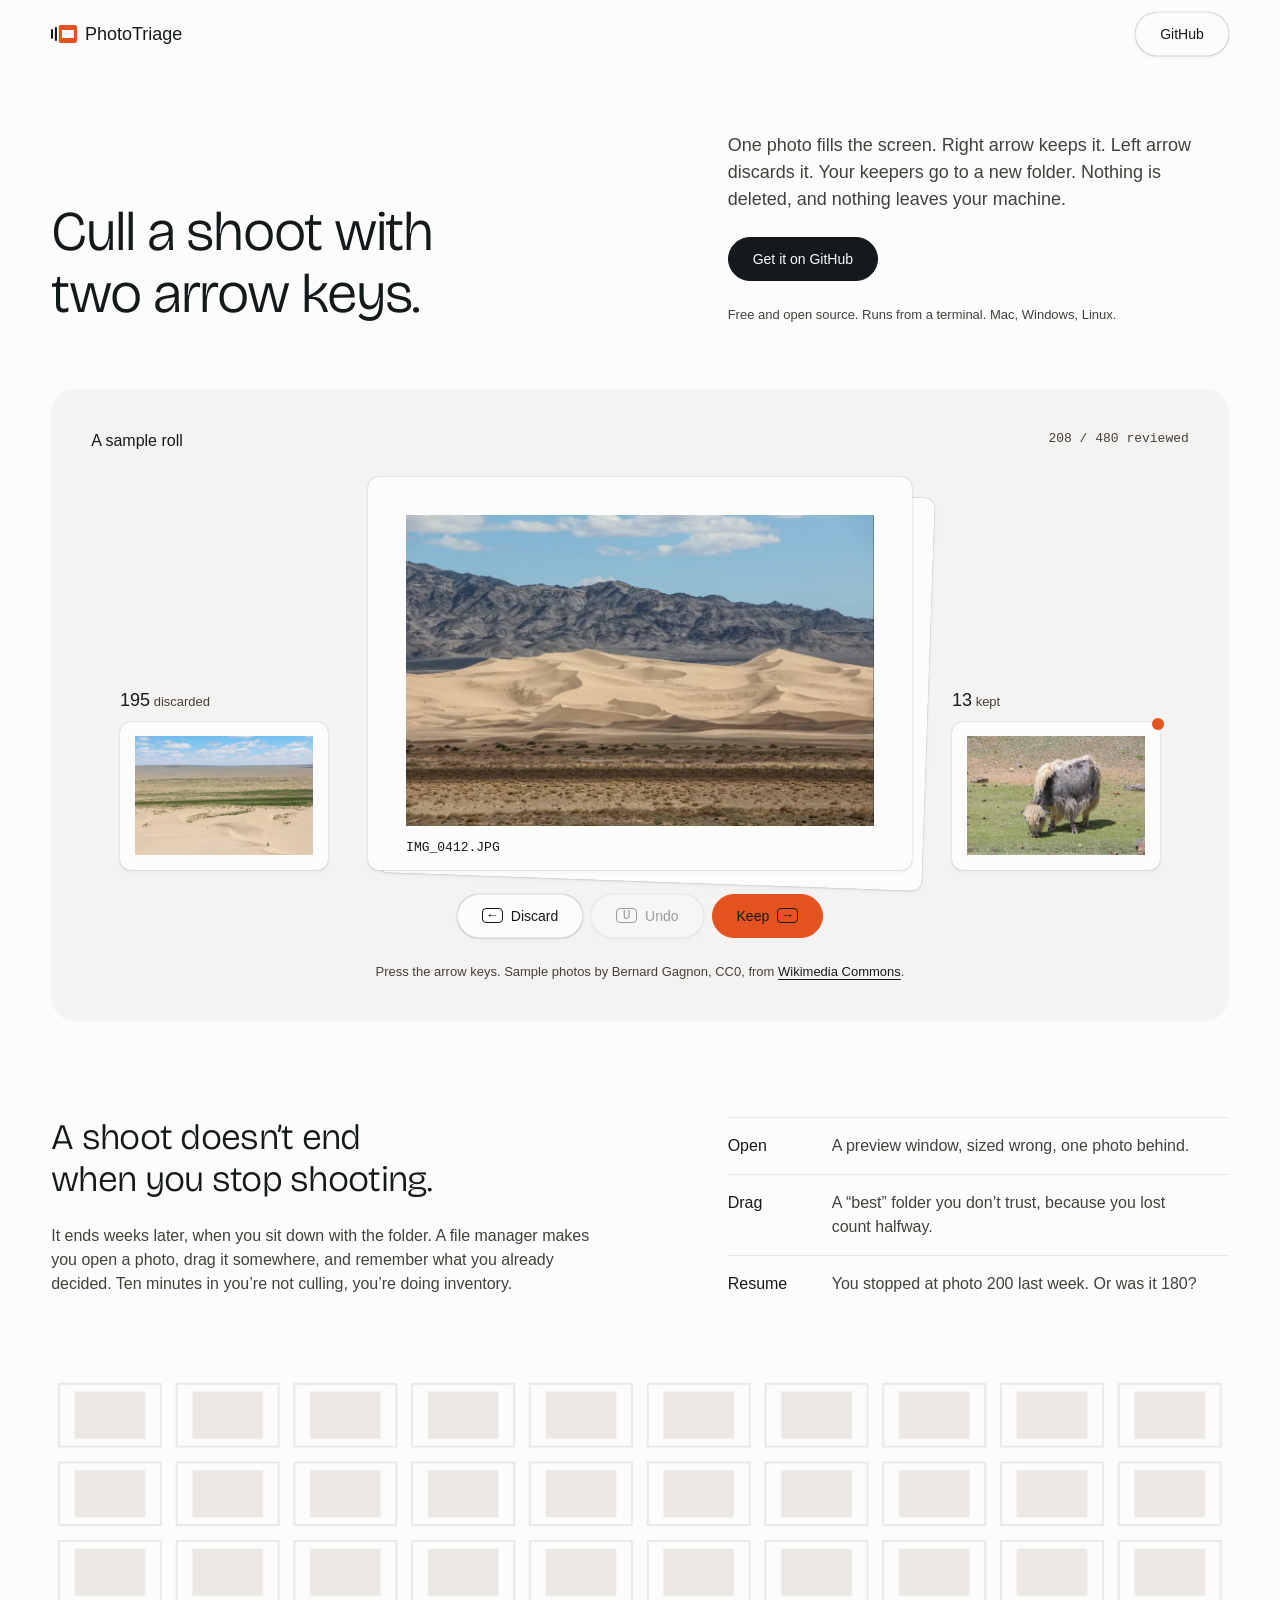
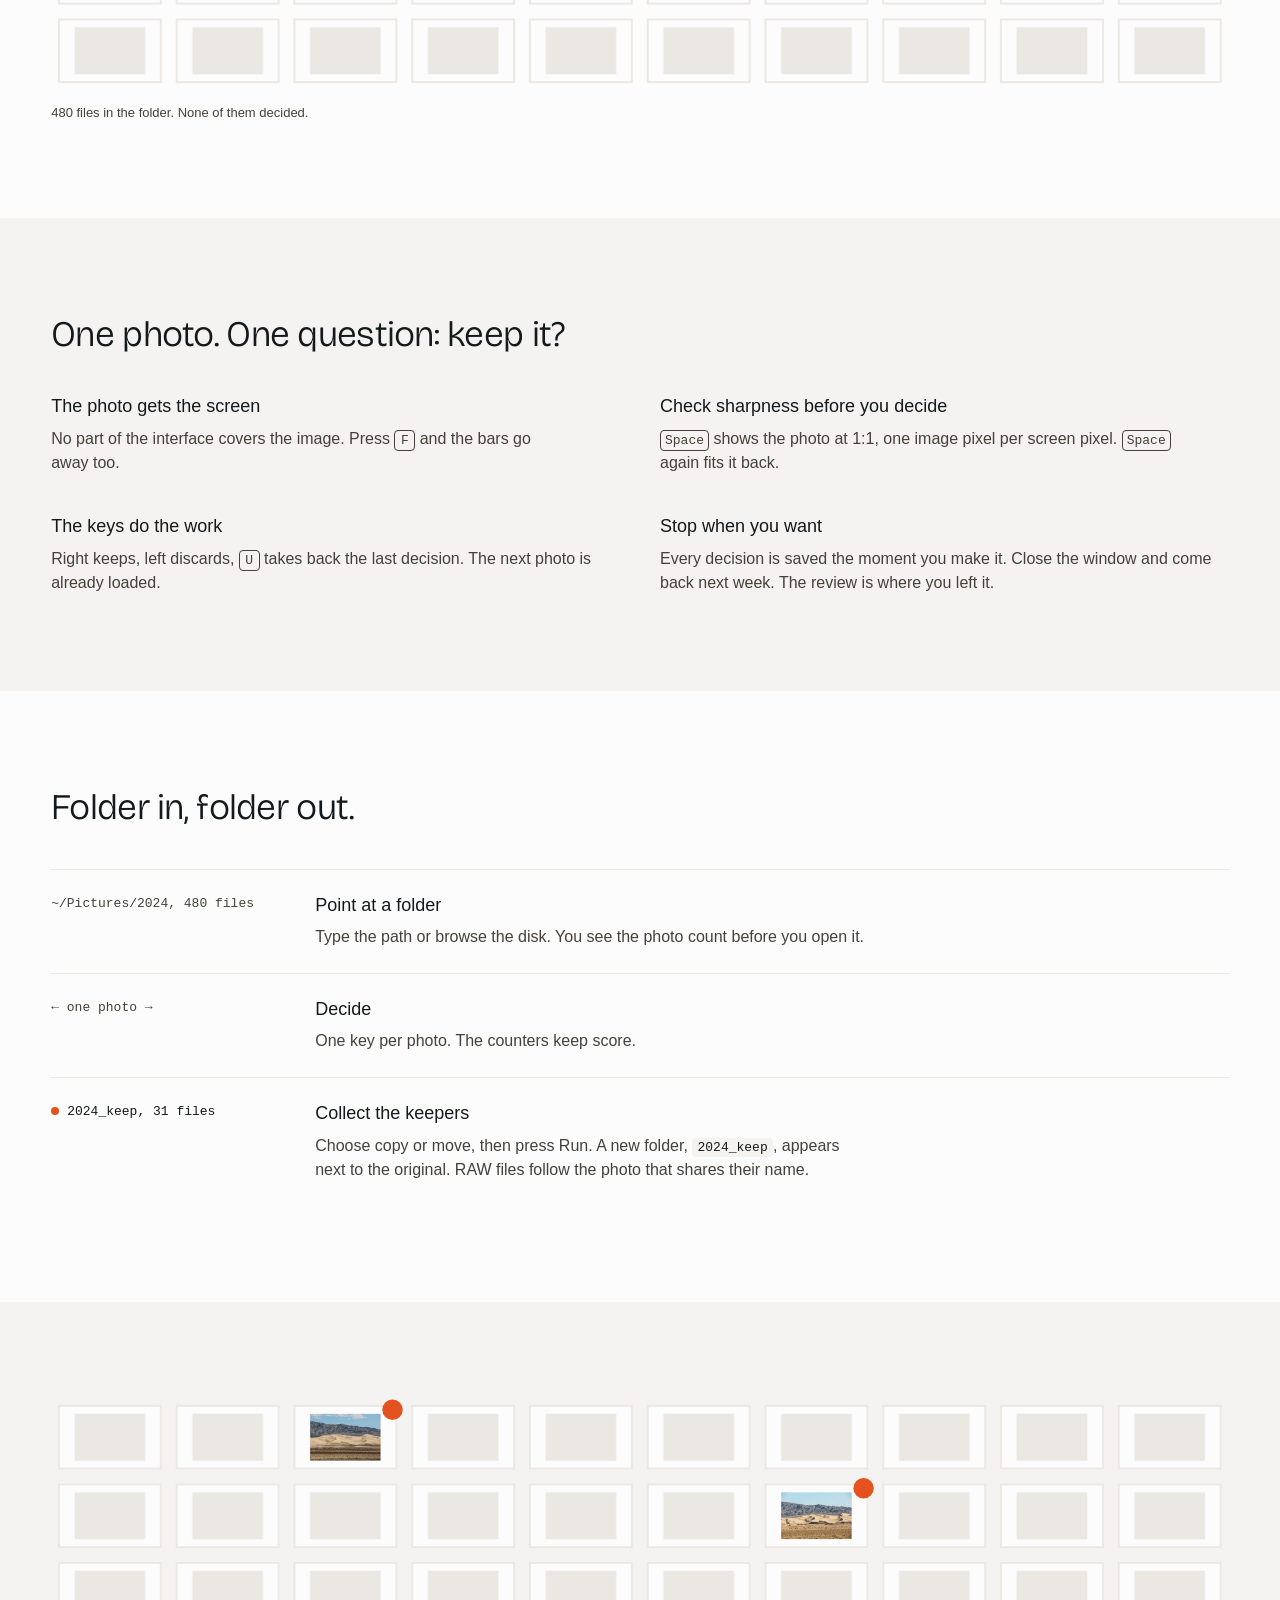
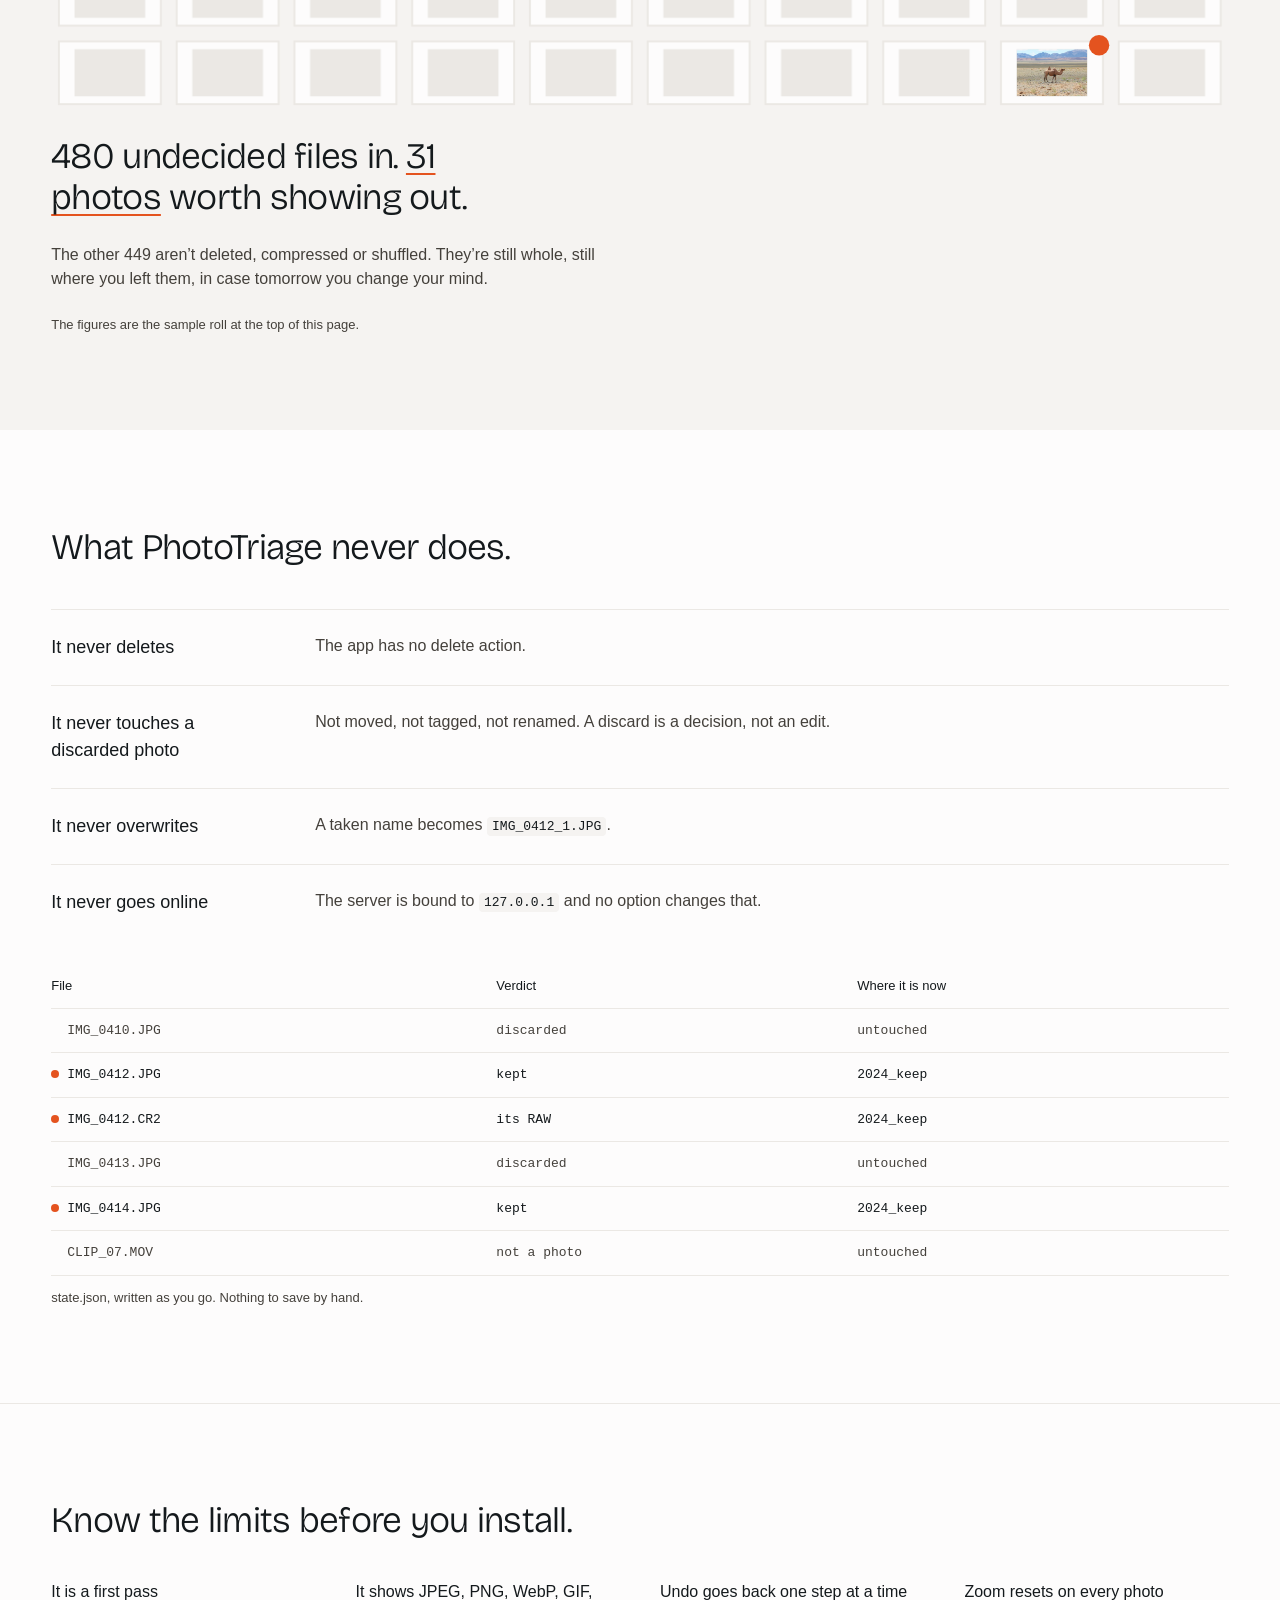
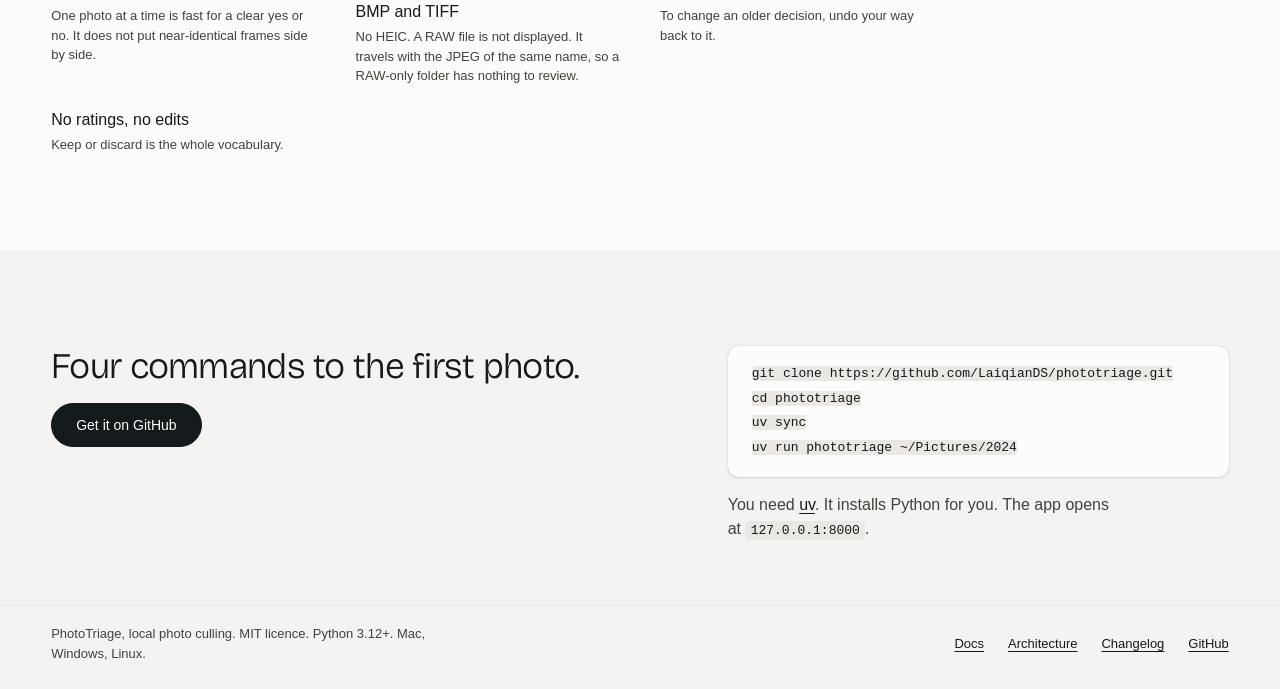
==== commit 8e3c5296: "Merge feat/seo: the landing page has a sitemap, a canonical address and WebP photos" ====
--- a/site/index.html
+++ b/site/index.html
@@ -6,8 +6,9 @@
     <title>PhotoTriage - photo culling that never leaves your machine</title>
     <meta
       name="description"
-      content="Review a folder of photos one at a time, keep with the right arrow, discard with the left, and collect the keepers into a folder of their own. Runs on your own machine."
+      content="Review a folder of photos one at a time. Right arrow keeps, left arrow discards, and the keepers go to a new folder. Runs on your own machine."
     />
+    <link rel="canonical" href="https://laiqiands.github.io/phototriage/" />
     <link rel="preconnect" href="https://fonts.googleapis.com" />
     <link rel="preconnect" href="https://fonts.gstatic.com" crossorigin />
     <link
@@ -23,37 +24,37 @@
     <!-- The sample roll: photos by Bernard Gagnon from Wikimedia Commons, each one CC0. -->
     <svg class="plates" aria-hidden="true">
       <symbol id="p1" viewBox="0 0 60 40">
-        <image href="photos/01.jpg" width="60" height="40" preserveAspectRatio="xMidYMid slice" />
+        <image href="photos/01.webp" width="60" height="40" preserveAspectRatio="xMidYMid slice" />
       </symbol>
       <symbol id="p2" viewBox="0 0 60 40">
-        <image href="photos/02.jpg" width="60" height="40" preserveAspectRatio="xMidYMid slice" />
+        <image href="photos/02.webp" width="60" height="40" preserveAspectRatio="xMidYMid slice" />
       </symbol>
       <symbol id="p3" viewBox="0 0 60 40">
-        <image href="photos/03.jpg" width="60" height="40" preserveAspectRatio="xMidYMid slice" />
+        <image href="photos/03.webp" width="60" height="40" preserveAspectRatio="xMidYMid slice" />
       </symbol>
       <symbol id="p4" viewBox="0 0 60 40">
-        <image href="photos/04.jpg" width="60" height="40" preserveAspectRatio="xMidYMid slice" />
+        <image href="photos/04.webp" width="60" height="40" preserveAspectRatio="xMidYMid slice" />
       </symbol>
       <symbol id="p5" viewBox="0 0 60 40">
-        <image href="photos/05.jpg" width="60" height="40" preserveAspectRatio="xMidYMid slice" />
+        <image href="photos/05.webp" width="60" height="40" preserveAspectRatio="xMidYMid slice" />
       </symbol>
       <symbol id="p6" viewBox="0 0 60 40">
-        <image href="photos/06.jpg" width="60" height="40" preserveAspectRatio="xMidYMid slice" />
+        <image href="photos/06.webp" width="60" height="40" preserveAspectRatio="xMidYMid slice" />
       </symbol>
       <symbol id="p7" viewBox="0 0 60 40">
-        <image href="photos/07.jpg" width="60" height="40" preserveAspectRatio="xMidYMid slice" />
+        <image href="photos/07.webp" width="60" height="40" preserveAspectRatio="xMidYMid slice" />
       </symbol>
       <symbol id="p8" viewBox="0 0 60 40">
-        <image href="photos/08.jpg" width="60" height="40" preserveAspectRatio="xMidYMid slice" />
+        <image href="photos/08.webp" width="60" height="40" preserveAspectRatio="xMidYMid slice" />
       </symbol>
       <symbol id="p9" viewBox="0 0 60 40">
-        <image href="photos/09.jpg" width="60" height="40" preserveAspectRatio="xMidYMid slice" />
+        <image href="photos/09.webp" width="60" height="40" preserveAspectRatio="xMidYMid slice" />
       </symbol>
       <symbol id="p10" viewBox="0 0 60 40">
-        <image href="photos/10.jpg" width="60" height="40" preserveAspectRatio="xMidYMid slice" />
+        <image href="photos/10.webp" width="60" height="40" preserveAspectRatio="xMidYMid slice" />
       </symbol>
       <symbol id="p11" viewBox="0 0 60 40">
-        <image href="photos/11.jpg" width="60" height="40" preserveAspectRatio="xMidYMid slice" />
+        <image href="photos/11.webp" width="60" height="40" preserveAspectRatio="xMidYMid slice" />
       </symbol>
     </svg>
 
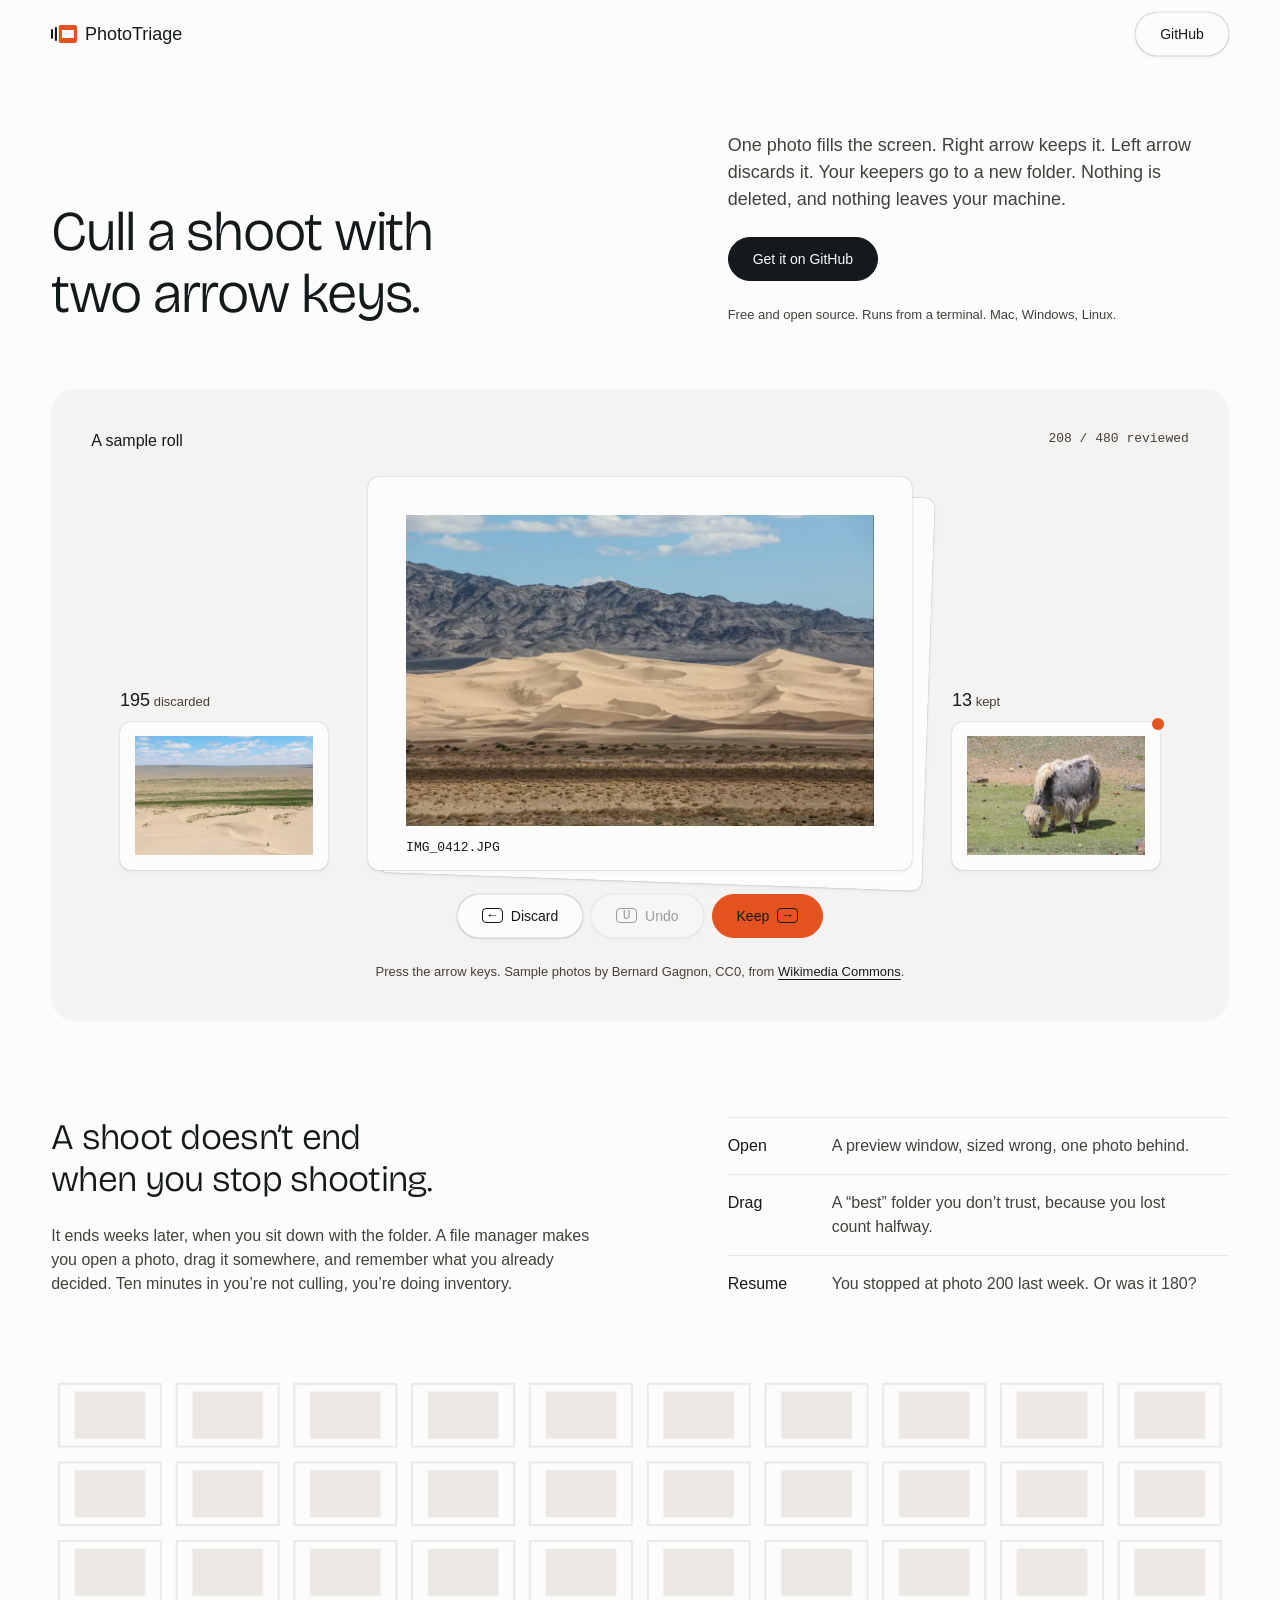
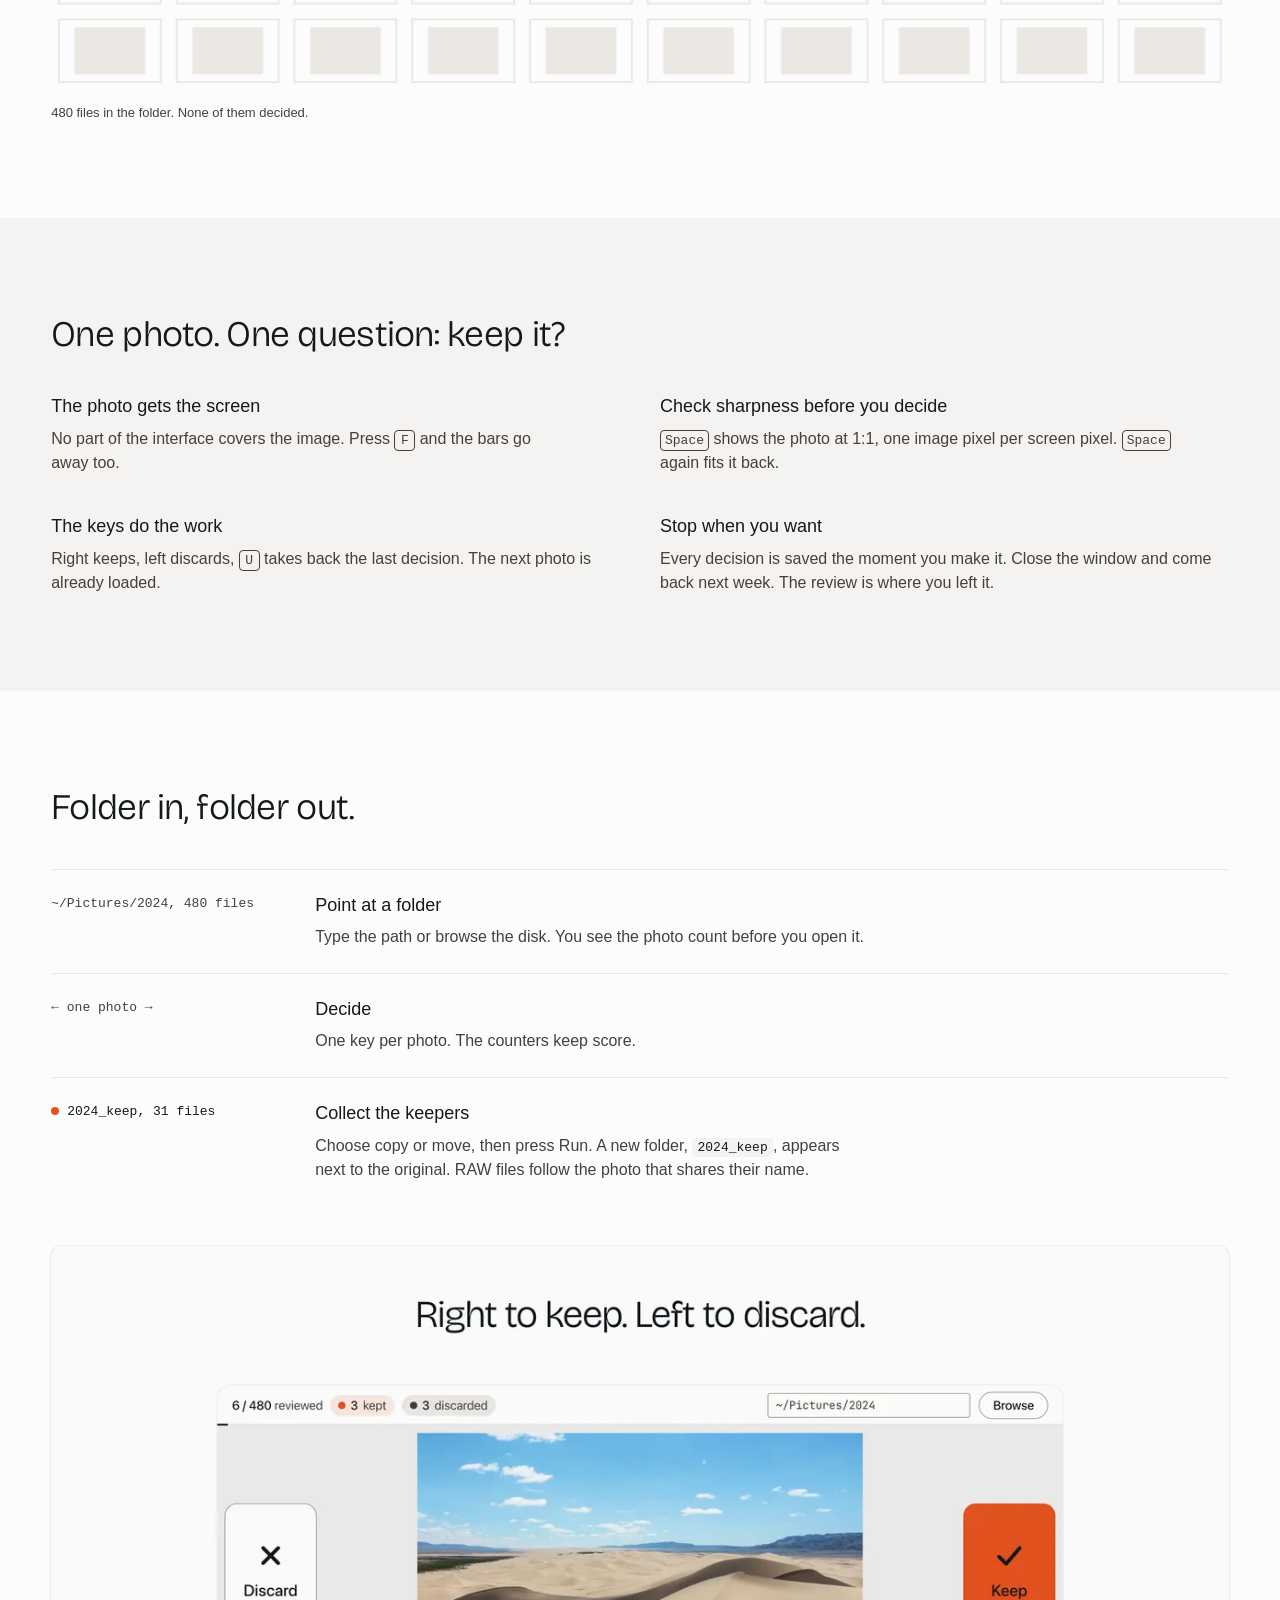
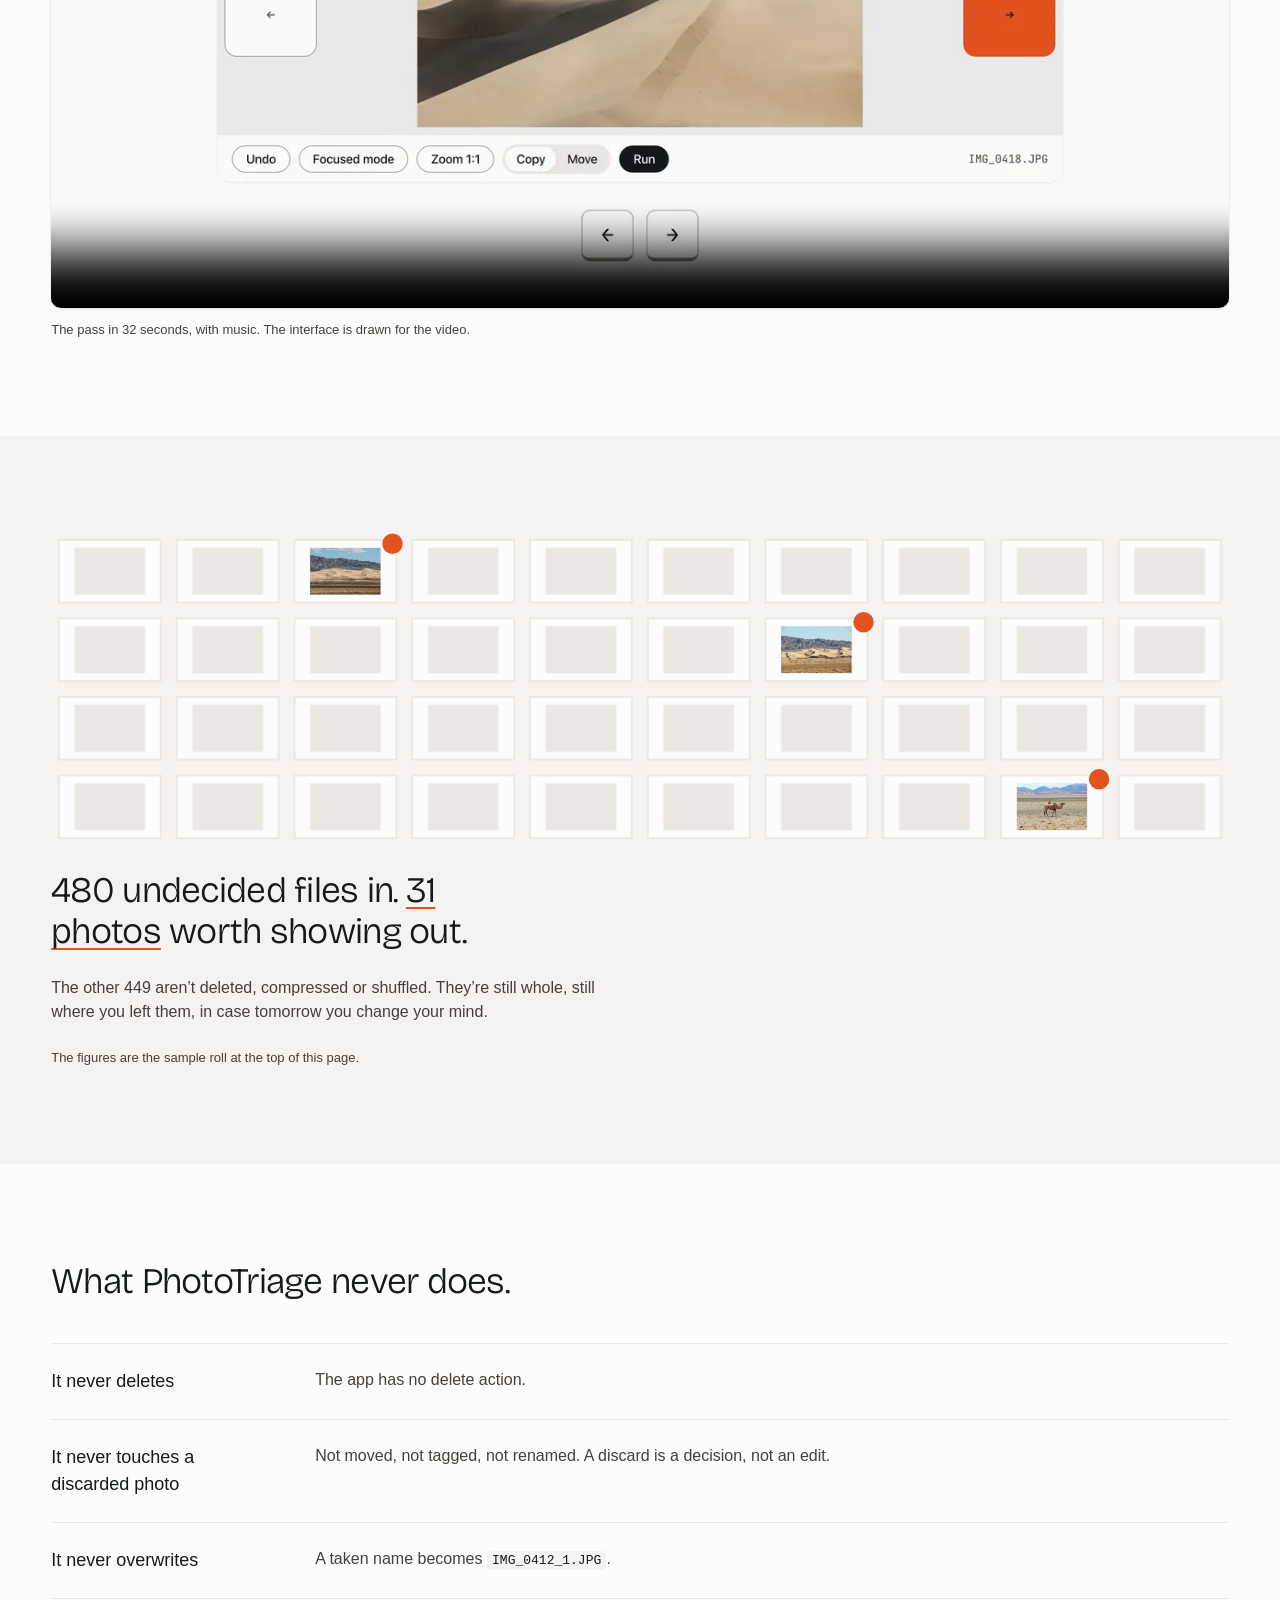
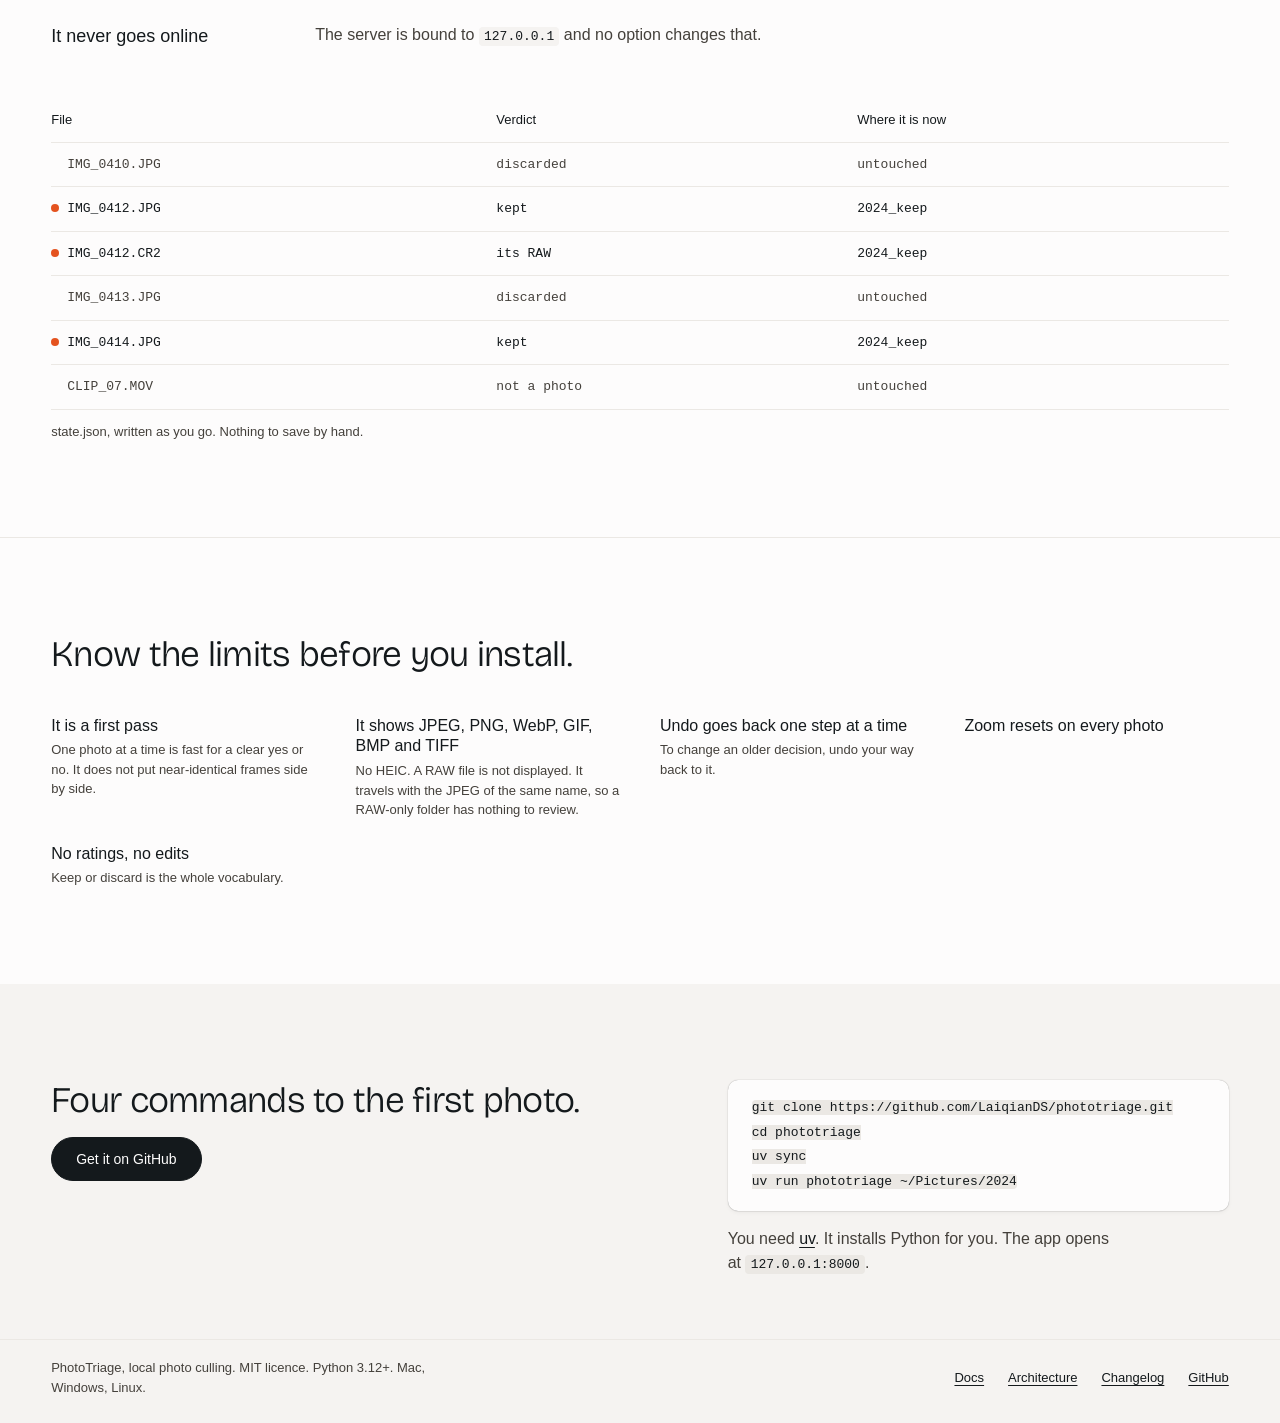
==== commit 23b3a889: "feat: the landing page has a 32 second tour video The page has a video under the three steps of "Fol" ====
--- a/site/index.html
+++ b/site/index.html
@@ -226,6 +226,16 @@
             </p>
           </li>
         </ol>
+        <!-- No autoplay and no preload: the page stays light until the reader presses play. -->
+        <figure class="tour">
+          <video controls preload="none" playsinline width="1920" height="1080" poster="promo-poster.webp">
+            <source src="promo.mp4" type="video/mp4" />
+            <a href="promo.mp4">Download the video (MP4, 3.4 MB)</a>
+          </video>
+          <figcaption class="note">
+            The pass in 32 seconds, with music. The interface is drawn for the video.
+          </figcaption>
+        </figure>
       </section>
 
       <!-- ============ The keep: the payoff ============ -->
--- a/site/style.css
+++ b/site/style.css
@@ -598,6 +598,25 @@
   color: var(--color-graphite);
 }
 
+.tour {
+  margin-top: var(--space-xl);
+}
+
+.tour video {
+  display: block;
+  width: 100%;
+  height: auto;
+  aspect-ratio: 16 / 9;
+  border-radius: var(--radius-md);
+  background: var(--color-eggshell);
+  box-shadow: var(--shadow-whisper);
+}
+
+.tour figcaption {
+  margin-top: var(--space-sm);
+  color: var(--color-graphite);
+}
+
 .path-kept {
   color: var(--color-ink);
 }
